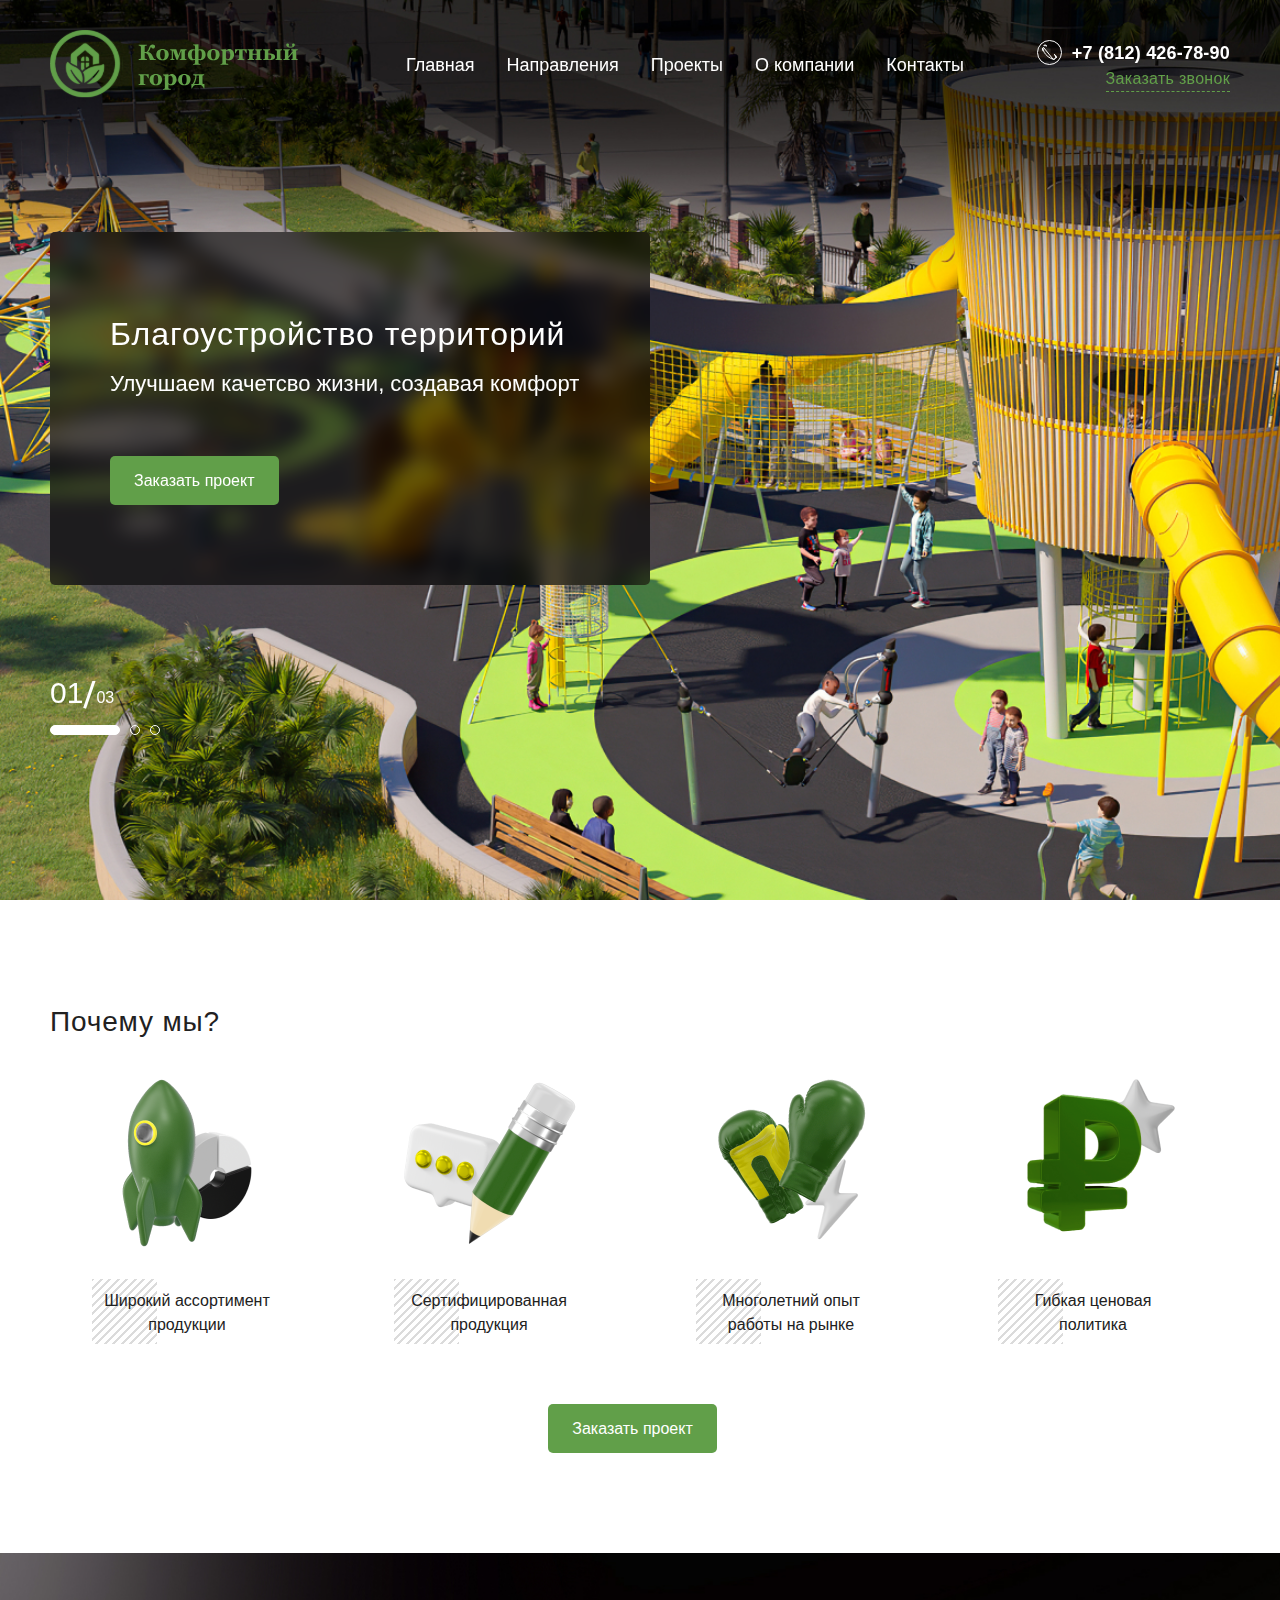
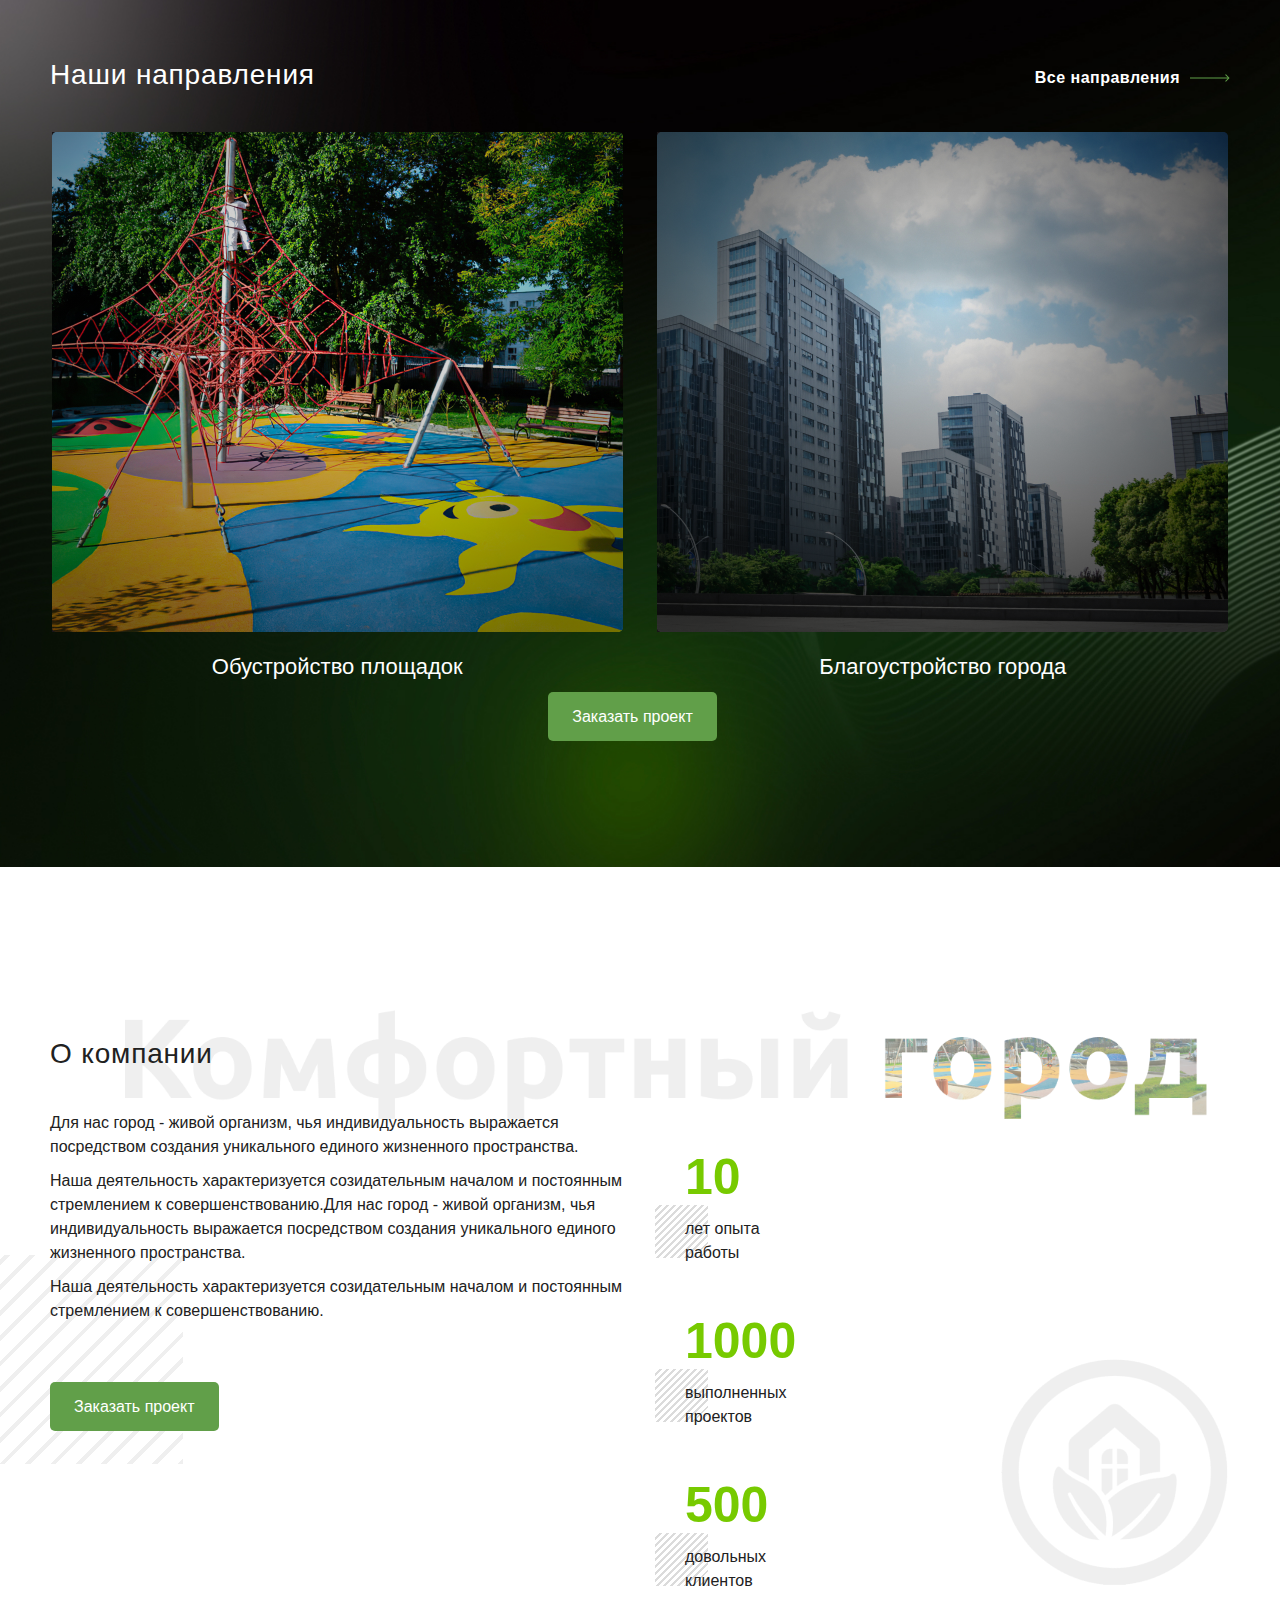
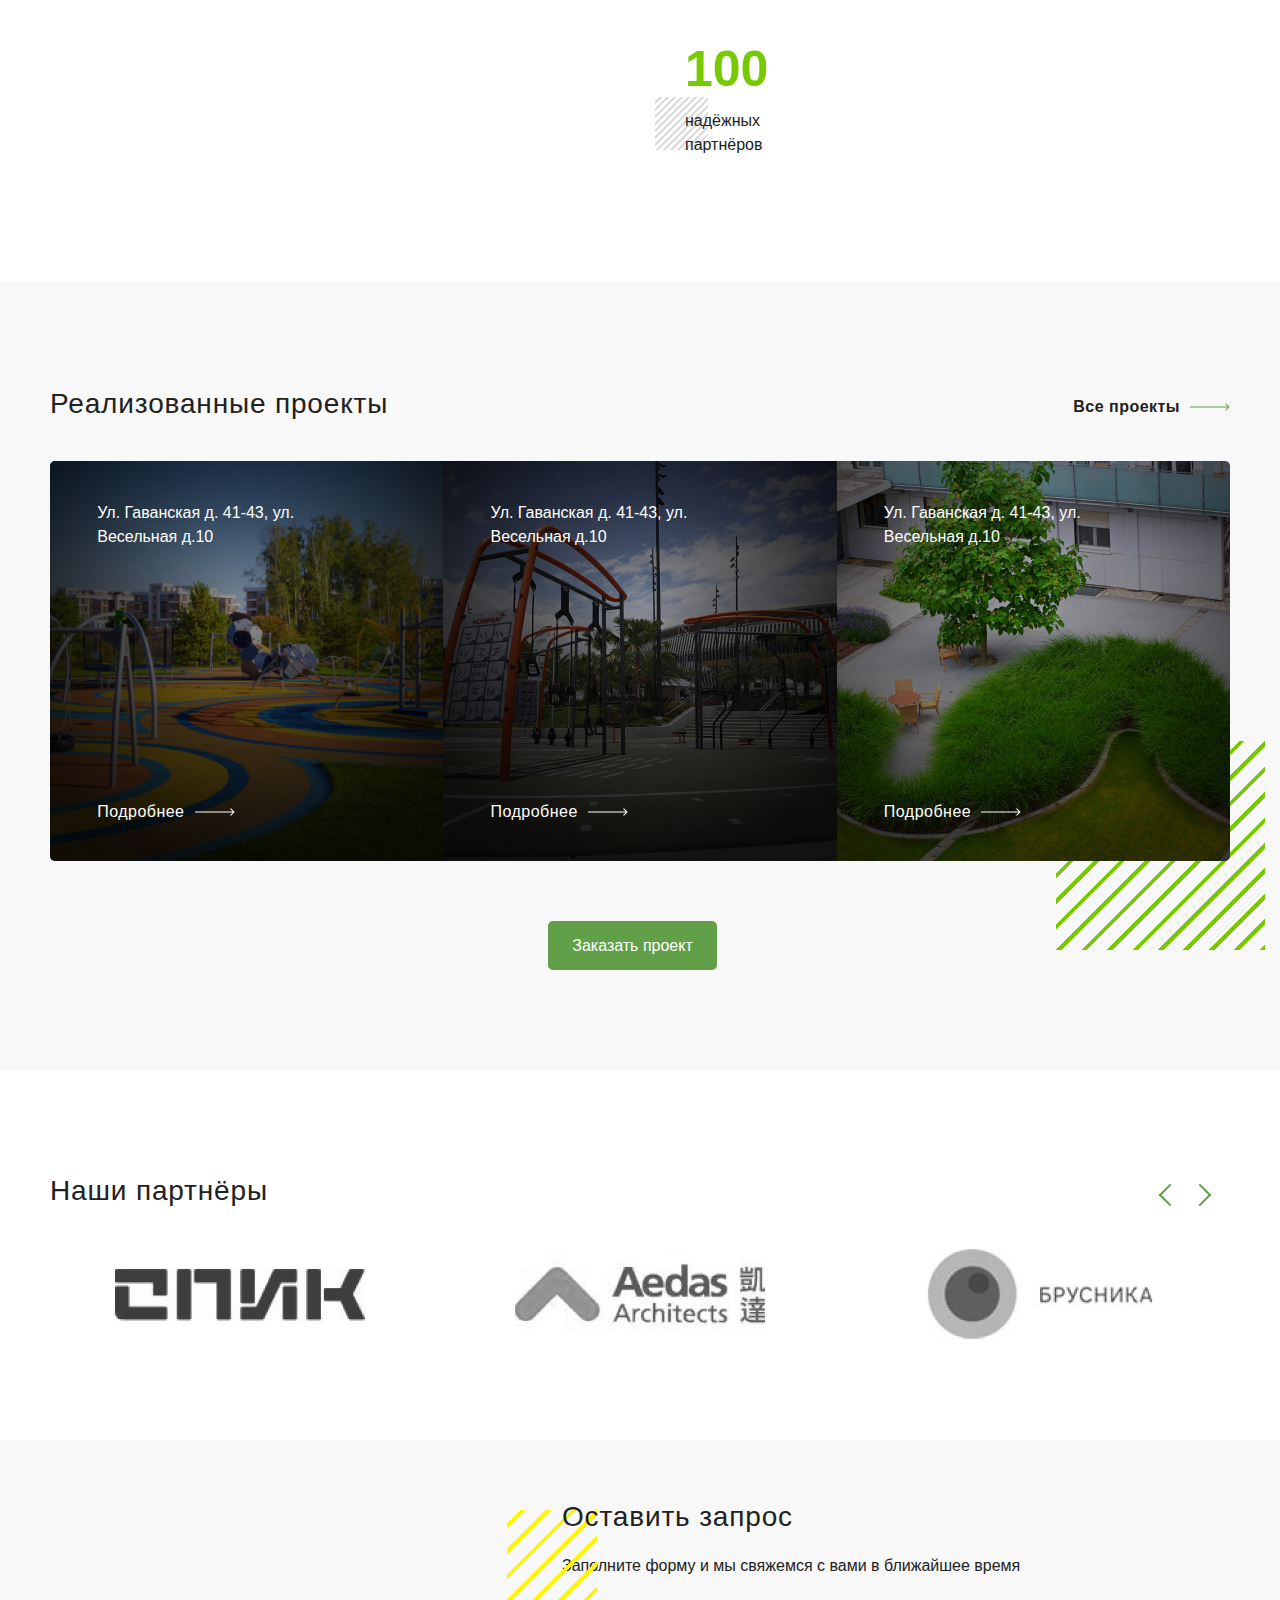
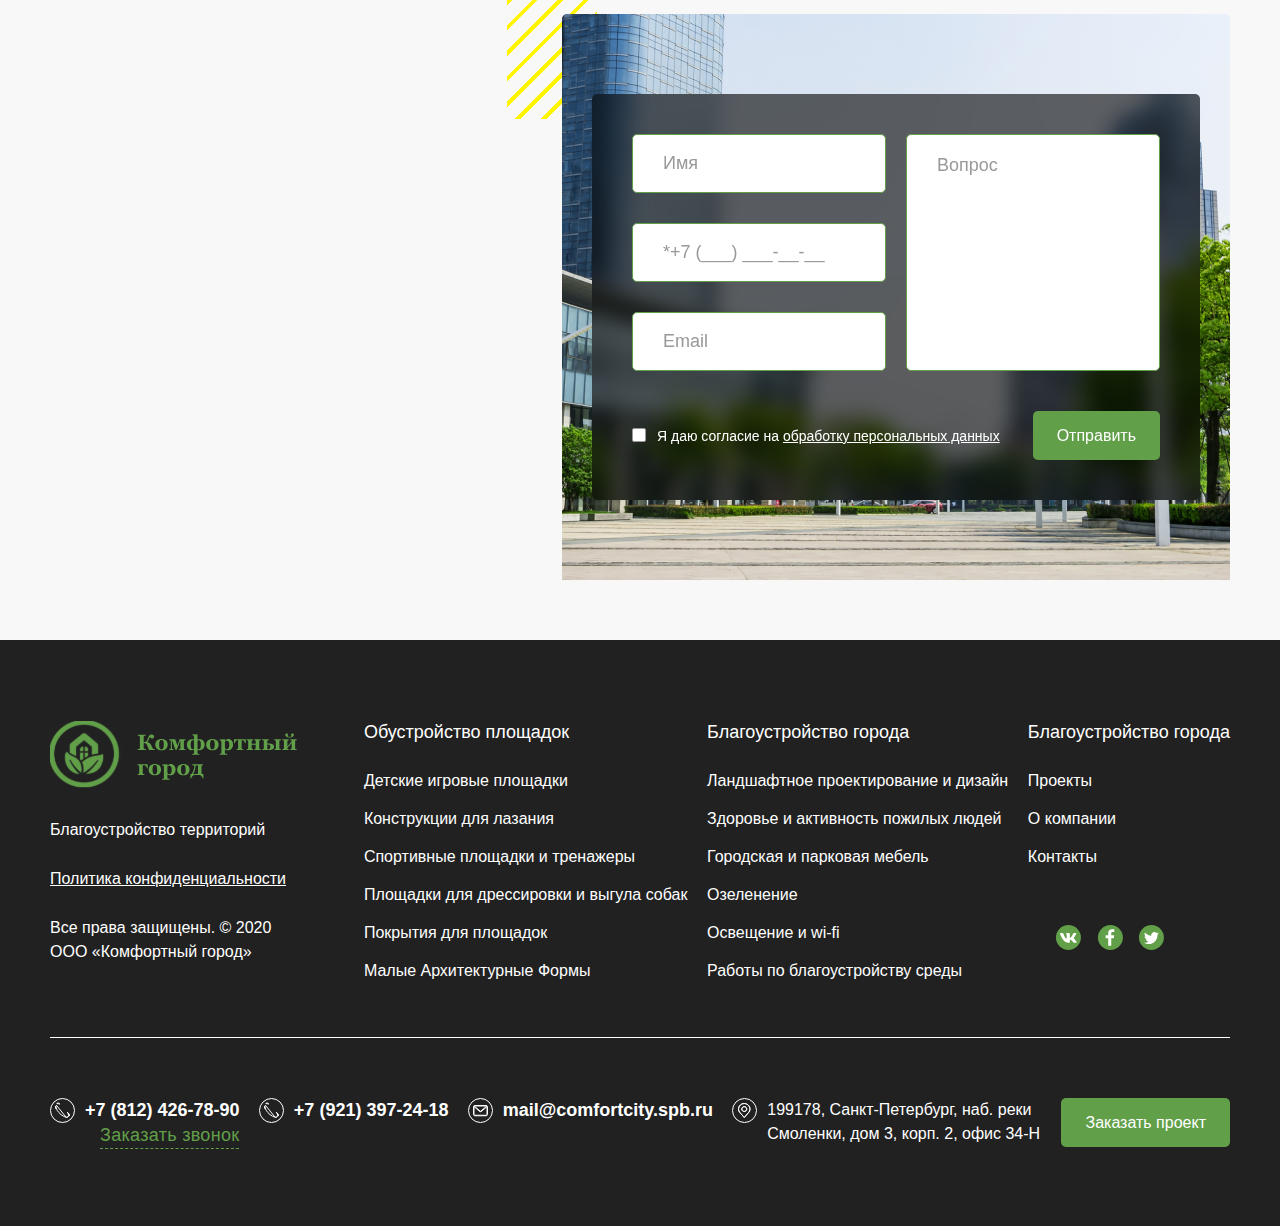
==== index.html @ 3e48e3af "index" ====
<!DOCTYPE html>
<html dir="ltr" lang="ru-RU">
<head>
    <!--meta charset="cp-1251"-->
    <meta charset="utf-8">
    <meta name="viewport" content="width=device-width">
    <meta name="robots" content="noindex">
	<title>Комфортный город</title>
    <link rel="stylesheet" type="text/css" href="css/slick.css">
    <link rel="stylesheet" type="text/css"  media="all" href="css/jquery.fancybox.css">
    <link rel="stylesheet" type="text/css"  media="all" href="css/font.css">
    
	<!-- <link rel="stylesheet" type="text/css"  media="all" href="css/ModalWindow.css">!!! стили не подключать -->
    
    <link rel="stylesheet" type="text/css"  media="all" href="template_styles.css">
    
	<script type="text/Javascript" src="js/jquery-3.4.1.min.js"></script>
	<!-- <script type="text/Javascript" src="js/jquery-ui-1.12.1.js"></script> -->
    <script type="text/javascript" src="js/slick.min.js"></script>
    <script type="text/javascript" src="js/jquery.fancybox.min.js"></script>

	<script type="text/javascript" src="js/script.js"></script> 
	
</head>
<body id="index">
    <div class="wrapper">
	<!-- шапка -->
	
	<header id="header" class="no_bg">
	    <div class="page_width">
			<div id="logo">
				<a href="index.html"><img src="images/logo.svg" alt="Комфортный город"></a>
			</div>
		
			<div id="header_cont">
				<a class="tel" href="tel:+78124267890">+7 (812) 426-78-90</a>
				<a class="btn_call" href="#">Заказать звонок</a>
			</div>
			<nav class="main_menu">
				<ul class="menu">
					<li>
						<a href="index.html">Главная</a>
					</li>
					<li>
						<a href="direction.html">Направления</a>
					</li>
					<li>
						<a href="projects.html">Проекты</a>
					</li>
					<li>
						<a href="about.html">О компании</a>
					</li>
					<li>
						<a href="contacts.html">Контакты</a>
					</li>
				</ul>
			</nav>
	    </div>
	</header>
	<!-- end шапка -->


	
	<!-- Главный экран -->
	<div class="main_section" id="main_screen">
		<div class="main_slider">
			<div class="item">
				<div class="image">
					<img src="images/bg_main_slider1.jpg">
				</div>
				<div class="page_width">
					<div class="text">
						<div class="h1">Благоустройство территорий</div>
						<p>Улучшаем качетсво жизни, создавая комфорт</p>
						<a class="button" href="#">Заказать проект</a>
					</div>
				</div> 
			</div>
			<div class="item">
				<div class="image">
					<img src="images/bg_main_slider2.jpg">
				</div>
				<div class="page_width">
					<div class="text">
						<div class="h1">Благоустройство территорий</div>
						<p>Улучшаем качетсво жизни, создавая комфорт</p>
						<a class="button" href="#">Заказать проект</a>
					</div>
				</div> 
			</div>
			<div class="item">
				<div class="image">
					<img src="images/bg_main_slider3.jpg">
				</div>
				<div class="page_width">
					<div class="text">
						<div class="h1">Благоустройство территорий</div>
						<p>Улучшаем качетсво жизни, создавая комфорт</p>
						<a class="button" href="#">Заказать проект</a>
					</div>
				</div> 
			</div>
		</div>
		<div class="main_counter">
			<div class="page_width">
				<div class="counter_slider">
					<div class="item">
						<div class="main_slide_num">01</div><div class="main_slide_quantity">03</div>
					</div>
					<div class="item">
						<div class="main_slide_num">02</div><div class="main_slide_quantity">03</div>
					</div>
					<div class="item">
						<div class="main_slide_num">03</div><div class="main_slide_quantity">03</div>
					</div>
				</div>
			</div>
		</div>
	</div>
	<!-- end Главный экран -->

	<!-- Преимущества -->
	<div class="main_section" id="advantages">
	    <div class="page_width">
			<h2>Почему мы?</h2>
			<div class="advantages_container">
				<div class="item">
					<div class="icon"><img src="images/advantage_image1.png" alt=""></div>
					<div class="text">
						<p>Широкий ассортимент продукции</p>
					</div>
				</div>
				<div class="item">
					<div class="icon"><img src="images/advantage_image2.png" alt=""></div>
					<div class="text">
						<p>Сертифицированная продукция</p>
					</div>
				</div>
				<div class="item">
					<div class="icon"><img src="images/advantage_image3.png" alt=""></div>
					<div class="text">
						<p>Многолетний опыт работы на&nbsp;рынке</p>
					</div>
				</div>
				<div class="item">
					<div class="icon"><img src="images/advantage_image4.png" alt=""></div>
					<div class="text">
						<p>Гибкая ценовая политика</p>
					</div>
				</div>
			</div>
			<div class="buttons">
				<a class="button" href="#">Заказать проект</a>
			</div>
		</div>
	</div>
	<!-- end Преимущества -->

	<!-- Наши направления -->
	<div class="main_section" id="directions">
	    <div class="page_width">
			<h2>Наши направления</h2>
			<a href="directions.html" class="all_link">Все направления</a>
			<div class="directions_container">
				<div class="item active">
					<div class="image">
						<img src="images/direction_image1.jpg" alt="">
					</div>
					<div class="name h4">Обустройство площадок</div>
					<div class="direction_menu">
						<h4>Обустройство площадок</h4>
						<ul>
							<li><a href="#">Детские игровые площадки</a></li>
							<li><a href="#">Конструкции для лазания</a></li>
							<li><a href="#">Спортивные площадки и тренажеры</a></li>
							<li><a href="#">Площадки для дрессировки и выгула собак</a></li>
							<li><a href="#">Покрытия для площадок</a></li>
							<li><a href="#">Малые Архитектурные Формы</a></li>
						</ul>
					</div>
				</div>
				<div class="item">
					<div class="image">
						<img src="images/direction_image2.jpg" alt="">
					</div>
					<div class="name h4">Благоустройство города</div>
					<div class="direction_menu">
						<h4>Благоустройство города</h4>
						<ul>
							<li><a href="#">Ландшафтное проектирование и дизайн</a></li>
							<li><a href="#">Здоровье и активность пожилых людей</a></li>
							<li><a href="#">Городская и парковая мебель</a></li>
							<li><a href="#">Озеленение</a></li>
							<li><a href="#">Освещение и wi-fi</a></li>
							<li><a href="#">Работы по благоустройству среды</a></li>
						</ul>
					</div>
				</div>
			</div>
			<div class="buttons">
				<a class="button" href="#">Заказать проект</a>
			</div>
		</div>
	</div>
	<!-- end Наши направления -->

	<!-- О компании -->
	<div class="main_section" id="about_section">
		<div class="page_width">
			<div class="text">
				<h2>О компании</h2>
				<p>Для нас город - живой организм, чья индивидуальность выражается посредством создания уникального единого жизненного пространства.</p>
				<p>Наша деятельность характеризуется созидательным началом и постоянным стремлением к совершенствованию.Для нас город - живой организм, чья индивидуальность выражается посредством создания уникального единого жизненного пространства.</p>
				<p>Наша деятельность характеризуется созидательным началом и постоянным стремлением к совершенствованию.</p>
				<a class="button" href="#">Заказать проект</a>
			</div>
			<div class="important_numbers">
				<div class="item">
					<span class="num">10</span>
					<p>лет опыта работы</p>
				</div>
				<div class="item">
					<span class="num">1000</span>
					<p>выполненных проектов</p>
				</div>
				<div class="item">
					<span class="num">500</span>
					<p>довольных клиентов</p>
				</div>
				<div class="item">
					<span class="num">100</span>
					<p>надёжных партнёров</p>
				</div>
			</div>
		</div>
	</div>
	<!-- end О компании -->

	<!-- Наши проекты -->

	<div class="main_section" id="projects">
	    <div class="page_width">
			<h2>Реализованные проекты</h2>
			<a href="projects.html" class="all_link">Все проекты</a>
			<div class="projects_container">
				<div class="item">
					<a href="project_item.html">
						<img src="images/project_image1.jpg" alt="">
						<span class="text">Ул. Гаванская д. 41-43, ул. Весельная д.10</span>
						<span class="more">Подробнее</span>
					</a>
				</div>
				<div class="item">
					<a href="project_item.html">
						<img src="images/project_image2.jpg" alt="">
						<span class="text">Ул. Гаванская д. 41-43, ул. Весельная д.10</span>
						<span class="more">Подробнее</span>
					</a>
				</div>
				<div class="item">
					<a href="project_item.html">
						<img src="images/project_image3.jpg" alt="">
						<span class="text">Ул. Гаванская д. 41-43, ул. Весельная д.10</span>
						<span class="more">Подробнее</span>
					</a>
				</div>
			</div>
			<div class="buttons">
				<a class="button" href="#">Заказать проект</a>
			</div>
		</div>
	</div>

	<!-- Наши проекты -->


	<!-- Наши партнеры -->
	<div class="main_section" id="partners">
	    <div class="page_width">
			<h2>Наши партнёры</h2>
			<div class="partners_slider">
				<div class="item">
					<img src="images/partner_logo1.png" alt="">
				</div>
				<div class="item">
					<img src="images/partner_logo2.png" alt="">
				</div>
				<div class="item">
					<img src="images/partner_logo3.png" alt="">
				</div>
				<div class="item">
					<img src="images/partner_logo4.png" alt="">
				</div>
				<div class="item">
					<img src="images/partner_logo1.png" alt="">
				</div>
				<div class="item">
					<img src="images/partner_logo2.png" alt="">
				</div>
				<div class="item">
					<img src="images/partner_logo3.png" alt="">
				</div>
				<div class="item">
					<img src="images/partner_logo4.png" alt="">
				</div>
			</div>
		</div>
	</div>
	<!-- end Наши партнеры -->

    <!-- Форма -->
	<div class="main_section" id="main_form">
		<div class="page_width">
			<h2>Оставить запрос</h2>
            <p>Заполните форму и мы свяжемся с вами в ближайшее время</p>
			<div class="form_block">
				<form enctype="multipart/form-data" action="" method="post">
					<div class="input_text">
						<input id="name" class="name" name="name" type="text" value="" placeholder="Имя">
						<div class="uError"></div>
					</div>
					<div class="input_text">
						<input id="phone" class="rfield phone" name="phone" type="text" value="" placeholder="*+7 (___) ___-__-__">
						<div class="uError"></div>
					</div>
					<div class="input_text">
						<input id="email" class="email" name="email" type="text" value="" placeholder="Email">
						<div class="uError"></div>
					</div>
					<div class="textarea">
						<textarea id="message" class="rfield message" name="message" placeholder="Вопрос"></textarea>
						<div class="uError"></div>
					</div>
					<div class="input_personal_info">
						<input type="checkbox" id="personal_info_main" name="personalInfo" data-required="Y" value="Y">
						<label for="personal_info_main">Я даю согласие на <a href="/personal-info/" target="_blank" rel="nofollow noopener">обработку персональных данных</a></label>
					</div>
					<div class="buttons">
						<button type="submit" name="web_form_submit" class="button" value="Отправить">Отправить</button>
					</div>
					<div class="errors"></div>
				</form>
			</div>
	    </div>	
	</div>
	<!-- end Форма -->

    <!-- подвал -->
	<div id="pre_foo"></div>
	<footer id="footer">
		<div class="page_width">
			<div class="foo_top">
				<div class="foo_left">
					<div id="foo_logo">
						<a href="index.html">
							<img src="images/logo.svg" alt="Комфортный город">
						</a>
					</div>
					<div class="foo_text">
						<p>Благоустройство территорий</p>
						<p><a href="#">Политика конфиденциальности</a></p>
					</div>
					<div id="copy">Все права защищены. &copy; 2020 ООО&nbsp;«Комфортный город»</div>
				</div>
				<div class="foo_menu">
					<div class="column">
						<h5>Обустройство площадок</h5>
						<ul>
							<li><a href="#">Детские игровые площадки</a></li>
							<li><a href="#">Конструкции для лазания</a></li>
							<li><a href="#">Спортивные площадки и тренажеры</a></li>
							<li><a href="#">Площадки для дрессировки и выгула собак</a></li>
							<li><a href="#">Покрытия для площадок</a></li>
							<li><a href="#">Малые Архитектурные Формы</a></li>
						</ul>
					</div>
					<div class="column">
						<h5>Благоустройство города</h5>
						<ul>
							<li><a href="#">Ландшафтное проектирование и дизайн</a></li>
							<li><a href="#">Здоровье и активность пожилых людей</a></li>
							<li><a href="#">Городская и парковая мебель</a></li>
							<li><a href="#">Озеленение</a></li>
							<li><a href="#">Освещение и wi-fi</a></li>
							<li><a href="#">Работы по благоустройству среды</a></li>
						</ul>
					</div>
					<div class="column">
						<h5>Благоустройство города</h5>
						<ul>
							<li><a href="projects.html">Проекты</a></li>
							<li><a href="about.html">О компании</a></li>
							<li><a href="contacts.html">Контакты</a></li>
						</ul>
					</div>
				</div>

				<div class="social">
					<noindex><a rel="nofollow" title="ВКонтакте" href="#"><img src="images/icon_vk.svg" alt="VK"></a></noindex>
					<noindex><a rel="nofollow" title="Facebook" href="#"><img src="images/icon_fb.svg" alt="FB"></a></noindex>
					<noindex><a rel="nofollow" title="Twitter" href="#"><img src="images/icon_tw.svg" alt="TW"></a></noindex>
				</div>
			</div>

			<div class="foo_bottom">
				<div class="cont">
					<a class="tel" href="tel:+78124267890">+7 (812) 426-78-90</a><br>
					<a class="btn_call" href="#">Заказать звонок</a>
				</div>
				<div class="cont">
					<a class="tel" href="tel:+79213972418">+7 (921) 397-24-18</a>
				</div>
				<div class="cont">
					<a class="email" href="mailto:mail@comfortcity.spb.ru">mail@comfortcity.spb.ru</a>
				</div>
				<div class="cont">
					<p class="address">199178, Санкт-Петербург, наб. реки Смоленки, дом 3, корп. 2, офис 34-Н</pa>
				</div>
				<a class="button" href="#">Заказать проект</a>
			</div>
	    </div>
	</footer>
	<!-- end подвал -->
	    <!-- Модальные окна -->
		<div class="gUniFormModalWindow form--modal form_block form-write" style="display: none;">
			<div class="overlay"></div>
			<div class="gUniFormHideScrollBar">
			<div class="gUniFormCn100">
        <div class="overlay"></div>
			<div class="gUniFormModalWindowContainer">
			  <div class="gUniFormContainer">
				<div class="uFormHeading">Напишите нам</div>
				<p>Заполните форму и мы свяжемся с вами в ближайшее время</p>
				<form enctype="multipart/form-data" action="" method="post" class="gUniForm">
					<div class="uFormLine input_text">
						<input id="name" class="rfield name" name="name" type="text" value="">
						<label for="name">ФИО</label>
						<div class="uError"></div>
					</div>
					<div class="uFormLine input_text">
						<input id="email" class="rfield email" name="email" type="text" value=""> 
						<label for="email">Email*</label>
						<div class="uError"></div>
					</div>
					<div class="uFormLine input_text">
						<input id="phone" class="rfield phone" name="phone" type="text" value="">
						<label for="phone">Телефон*</label>
						<div class="uError"></div>
					</div>
					<div class="uFormLine textarea">
						<textarea id="message" class="rfield message" name="message"></textarea>
						<label for="message">Сообщение</label>
						<div class="uError"></div>
					</div>
					<div class="uFormLine input_personalInfo">
						<input type="checkbox" id="personal_info_write" name="personalInfo" data-required="Y" value="Y">
						<label for="personal_info_write">Даю согласие на обработку персональных данных, в соответствии с условиями <a href="/personal-info/" target="_blank" rel="nofollow noopener">политики конфиденциальности и пользовательского соглашения</a></label>
					</div>
					<div class="uFormGlobalErrors"></div>
					<div class="uformTools">
						<div class="uFormButton">
							<button type="submit" name="web_form_submit" class="uFormSubmit button button-red" value="Отправить">Отправить</button>
						</div>
					</div>
					 
				</form>
			</div>
			<a href="#" class="gUniFormModalWindowExit form__btn-close"></a>
			</div>
			</div>
		  </div>
		</div>

</div>
</body>
</html>
---- css/font.css ----
@font-face {
    font-family: 'Ubuntu';
    src: url('../fonts/ubuntulight.eot');
    src: url('../fonts/ubuntulight.eot?#iefix') format('embedded-opentype'),
         url('../fonts/ubuntulight.woff2') format('woff2'),
         url('../fonts/ubuntulight.woff') format('woff'),
         url('../fonts/ubuntulight.ttf') format('truetype');
    font-weight: 300;
    font-style: normal;
}

@font-face {
    font-family: 'Ubuntu';
    src: url('../fonts/ubunturegular.eot');
    src: url('../fonts/ubunturegular.eot?#iefix') format('embedded-opentype'),
         url('../fonts/ubunturegular.woff2') format('woff2'),
         url('../fonts/ubunturegular.woff') format('woff'),
         url('../fonts/ubunturegular.ttf') format('truetype');
    font-weight: 400;
    font-style: normal;
}

@font-face {
    font-family: 'Ubuntu';
    src: url('../fonts/ubuntumedium.eot');
    src: url('../fonts/ubuntumedium.eot?#iefix') format('embedded-opentype'),
         url('../fonts/ubuntumedium.woff2') format('woff2'),
         url('../fonts/ubuntumedium.woff') format('woff'),
         url('../fonts/ubuntumedium.ttf') format('truetype');
    font-weight: 500;
    font-style: normal;
}

@font-face {
    font-family: 'Ubuntu';
    src: url('../fonts/ubuntubold.eot');
    src: url('../fonts/ubuntubold.eot?#iefix') format('embedded-opentype'),
         url('../fonts/ubuntubold.woff2') format('woff2'),
         url('../fonts/ubuntubold.woff') format('woff'),
         url('../fonts/ubuntubold.ttf') format('truetype');
    font-weight: 700;
    font-style: normal;
}

@font-face {
    font-family: 'Roboto';
    src: url('roboto-medium.eot');
    src: url('roboto-medium.eot?#iefix') format('embedded-opentype'),
         url('roboto-medium.woff2') format('woff2'),
         url('roboto-medium.woff') format('woff'),
         url('roboto-medium.ttf') format('truetype');
    font-weight: 500;
    font-style: normal;
}
---- css/ModalWindow.css ----
/* Start:/local/components/dweb/uni.form/templates/modal-window/style.css?14930156439503*/
.gUniFormModalWindow{
	-webkit-transition: 0.1s all ease-in-out;
    -o-transition: 0.1s all ease-in-out;
    transition: 0.1s all ease-in-out;
    background: rgba(0, 5, 10, 0.75);
    line-height: 100vh;
    text-align: center;
    overflow: hidden;
    position: fixed;
    z-index: 1000;
    display: none;
    height: 100%;
    width: 100%;
    left: 0px;
    top: 0px;
}

.gUniFormModalWindowContainer{
    box-shadow: 1px 1px 12px rgba(60, 60, 60, 0.3);
    -webkit-animation-duration: 0.2s;
    animation-duration: 0.2s;
    -webkit-animation-fill-mode: both;
    animation-fill-mode: both;
    -webkit-animation-name: zoomIn;
    animation-name: zoomIn;
	background-color: #ffffff;
	vertical-align: middle;
	display: inline-block;
    border-radius: 14px;
    position: relative;
    line-height: 21px;
    text-align: left;
    margin: 24px 0px;
    padding: 24px;
    width: 500px;
}

.gUniFormHideScrollBar{
    position: relative;
    overflow: auto;
    height: 100%;
    width: 120%;
}

.gUniFormCn100{
	position: relative;
    height: 100%;
    width: 100vw;
}

.gUniFormModalWindowExit{
	background: url(http://77.246.158.124/local/components/dweb/uni.form/templates/modal-window/images/exit.png) 0 0 no-repeat transparent;
	-webkit-transition: none;
	-o-transition: none;
	transition: none;
	position: absolute;
	display: block;
	right: -24px;
	height: 54px;
	width: 54px;
	top: -24px;
}

.gUniFormModalWindowExit:hover{
	background-position: -54px 0px;
}

.gUniFormModalWindowExit:active{
	background-position: -108px 0px;
}


.gUniFormModalWindow .uFormHeading{
	font-family: "roboto_medium", "robotomedium";
	text-align: center;
	line-height: 36px;
	font-weight: 400;
	font-size: 24px;
}

.gUniFormModalWindow .uFormDescription{
	text-align: center;
	line-height: 28px;
	margin: 12px 0px;
	font-size: 16px;
	color: #222222;
}

.uLabel{
	margin: 12px 0px;
	overflow: hidden;
}

.uLabel .uName,
.uLabel .uIcon{
	vertical-align: middle;
	display: inline-block;
}

.uLabel .uName{
	margin-top: 3px;
}

.uLabel .uIcon{
	margin-right: 6px;
}

.uLabel .uIcon img{
	vertical-align: middle;
	max-height: 100%;
	max-width: 100%;
}

.uLabel .uHint{
	margin-top: 3px;
	color: #888888;
	float: right;
}

.uError,
.uFormGlobalErrors{
	color: #ff0000;
}

.uError,
.uFormGlobalErrors{
	line-height: 28px;
}

.uCaptchaContainer{
	margin-bottom: 12px;
	margin-top: 12px;
	height: 40px;
}

.uCaptchaImage{
	max-width: 100%;
	height: 40px;
}

.gUniForm input,
.gUniForm textarea,
.gUniForm select{
	font-family: "roboto_ltregular", "robotoregular", "roboto";
	transition: all 0.2s ease-in-out;
	background-color: #fdfdfd;
	border: 1px solid #e7e7e7;
	box-sizing: border-box;
	border-radius: 2px;
	font-size: 14px;
	color: #000000;
	outline: none;
	padding: 0px;
	margin: 0px;
	width: 100%;
}

.gUniForm input:focus,
.gUniForm textarea:focus,
.gUniForm select:focus{
	border: 1px solid #cccccc;
	background-color: #fcfcfc;
}

.gUniForm input[type="text"]{
	padding: 0 6px;
	height: 50px;
}

.gUniForm input[type="file"]{
	background-color: transparent;
	margin: 4px;
	border: 0;
}

.gUniForm input[type="checkbox"]{
	vertical-align: middle;
	display: inline-block;
	margin: 0 12px;
	width: auto;
}

.gUniForm input[type="checkbox"] + label,
.gUniForm input[type="radio"] + label {
	margin-right: 12px;
	cursor: pointer;
}

.gUniForm input[type="checkbox"]:not(checked),
.gUniForm input[type="radio"]:not(checked) {
  position: absolute;
  opacity: 0;
}

.gUniForm input[type="checkbox"]:not(checked) + label,
.gUniForm input[type="radio"]:not(checked) + label {
	position: relative;
	padding-left: 28px;
}

.gUniForm input[type="checkbox"] + label:before {
	background: url(/local/components/dweb/uni.form/templates/modal-window/images/checkBox.png) 0 0 no-repeat transparent;
}

.gUniForm input[type="radio"] + label:before {
	background: url(/local/components/dweb/uni.form/templates/modal-window/images/radio.png) 0 0 no-repeat transparent;
}

.gUniForm input[type="checkbox"].error + label:before,
.gUniForm input[type="radio"].error + label:before{
	border: 1px solid #ff0000;
	border-radius: 5px;
}

.gUniForm input[type="checkbox"]:not(checked) + label:before,
.gUniForm input[type="radio"]:not(checked) + label:before {
	position: absolute;
	content: " ";
    height: 17px;
	width: 17px;
	left: 0;
	top: 1px;
}

.gUniForm input[type="checkbox"]:not(checked) + label:hover:before,
.gUniForm input[type="radio"]:not(checked) + label:hover:before {
	background-position: 0 -17px;
}

.gUniForm input[type="checkbox"]:checked + label:before,
.gUniForm input[type="radio"]:checked + label:before {
	background-position: 0 -34px;
}

.gUniForm input[type="checkbox"]:checked + label:hover:before,
.gUniForm input[type="radio"]:checked + label:hover:before {
	background-position: 0 -51px;
}

.gUniForm input[type="checkbox"]:disabled + label,
.gUniForm input[type="radio"]:disabled + label {
	cursor: default;
}

.gUniForm input[type="checkbox"]:disabled + label:before,
.gUniForm input[type="radio"]:disabled + label:before {
	background-position: 0 -68px !important;
}

.gUniForm textarea{
	padding: 12px 6px;
	height: 120px;
}

.gUniForm select{
	padding: 12px 6px;
}

.gUniForm .error{
	border: 1px solid #ff0000 !important;
	position: relative;
}

.gUniForm .error:focus{
	border: 1px solid #ff0000;
}

.gUniForm .uformTools{
	overflow: hidden;
	margin-top: 12px;
	padding-bottom: 1px;
}

.gUniForm .uFormButton{
	box-sizing: border-box;
	float: left;
	width: 50%;
}

.gUniForm .uFormButton:first-child{
	padding-right: 6px;
}

.gUniForm .uFormButton:last-child{
	padding-left: 6px;
}

.gUniForm .uRequired{
	vertical-align: middle;
	display: inline-block;
	color: #ff0000;
}

.gUniForm .uFormSubmit,
.gUniForm .uFormReset{
	transition: border 0.2s ease-in-out, background-color 0.2s ease-in-out;
	box-sizing: border-box;
	display: inline-block;
	border-radius: 2px;
	text-align: center;
	line-height: 55px;
	height: 55px;
	width: 100%;
}

.gUniForm .uFormSubmit.loading{
	transition: none;
}

.gUniForm .uFormSubmit{
	background-color: #0d7cca;
	color: #ffffff;
}

.gUniForm .uFormSubmit:hover{
    background-color: #068ae6;
}

.gUniForm .uFormSubmit:active{
	position: relative;
	top: 1px;
}

.gUniForm .uFormSubmit.loading{
	background-image: url(/local/components/dweb/uni.form/templates/modal-window/images/loading.gif);
	background-color: #000000 !important;
	background-position: 50% 50%;
	background-repeat: no-repeat;
	border: 1px solid #000000;
	pointer-events: none;
	color: #dddddd;
	opacity: 0.1;
}

.gUniForm .uFormReset{
	border: 1px solid #e5e5e5;
	color: #888888;
}

.gUniForm .uFormReset:hover{
	border: 1px solid #cfcfcf;
}

.gUniForm .uFormReset:active{
	position: relative;
	top: 1px;
}

.gUniForm .uToolsIcon{
	vertical-align: middle;
	display: inline-block;
	margin-right: 12px;
	margin-top: -1px;
}

.gUniForm .eFormHidden{
	display: none;
}

.gUniFormSuccess{
	-webkit-transition: 0.1s all ease-in-out;
    -o-transition: 0.1s all ease-in-out;
    transition: 0.1s all ease-in-out;
    background: rgba(0, 5, 10, 0.75);
    position: fixed;
    overflow: auto;
    z-index: 1000;
    display: none;
    height: 100%;
    width: 100%;
    left: 0px;
    top: 0px;
}

.gUniFormSuccessContainer{
    /*box-shadow: 1px 1px 12px rgba(60, 60, 60, 0.3);*/
    border: 14px solid rgba(255, 255, 255, 0.12);
    -webkit-animation-duration: 0.2s;
    animation-duration: 0.2s;
    -webkit-animation-fill-mode: both;
    animation-fill-mode: both;
    -webkit-animation-name: zoomIn;
    animation-name: zoomIn;
    background-color: transparent;
    border-radius: 14px;
    margin-left: -250px;
    margin-top: -125px;
    position: absolute;
    line-height: 270px;
    max-width: 100%;
    height: 270px;
    width: 500px;
    left: 50%;
    top: 50%;
}

.gUniFormSuccessBg{
    background-color: #ffffff;
   	border-radius: 4px;
}

.gUniFormSuccessMiddler{
	vertical-align: middle;
	display: inline-block;
	line-height: 21px;
}

.gUniFormSuccessHeading{
	font-family: "roboto_medium";
	text-transform: uppercase;
	text-align: center;
	line-height: 30px;
	padding: 0 24px;
	font-size: 24px;
}

.gUniFormSuccessText{
	text-align: center;
	line-height: 21px;
	margin-top: 12px;
	padding: 0 24px;
}

.gUniFormButtonContainter{
	text-align: center;
}

.gUniFormSuccessButton{
	-webkit-transition: all 0.2s ease-in-out;
	-o-transition: all 0.2s ease-in-out;
	transition: all 0.2s ease-in-out;
	background-color: #000000;
	vertical-align: middle;
	display: inline-block;
	border-radius: 4px;
	text-align: center;
	line-height: 40px;
	margin-top: 18px;
	padding: 0 24px;
	color: #ffffff;
	height: 40px;
}

.gUniFormSuccessButton:hover{
	color: #ffffff;
	opacity: 0.85;
}

.gUniFormSuccessButton:active{
	position: relative;
	top: 1px;
}

.gUniFormSuccessExit{
	background: url(/local/components/dweb/uni.form/templates/modal-window/images/exit.png) 0 0 no-repeat transparent;
	-webkit-transition: none;
	-o-transition: none;
	transition: none;
	position: absolute;
	display: block;
	right: -24px;
	height: 54px;
	width: 54px;
	top: -24px;
}

.gUniFormSuccessExit:hover{
	background-position: -54px 0px;
}

.gUniFormSuccessExit:active{
	background-position: -108px 0px;
}

.eFormRequired{
	margin-top: 12px;
}

.eFormBlur{
	-webkit-filter: blur(3px);
	-moz-filter: blur(3px);
	-ms-filter: blur(3px);
	-o-filter: blur(3px);
	filter: blur(3px);
}

@-webkit-keyframes zoomIn {
  from {
    opacity: 0;
    -webkit-transform: scale3d(.3, .3, .3);
    transform: scale3d(.3, .3, .3);
  }

  50% {
    opacity: 1;
  }
}

@keyframes zoomIn {
  from {
    opacity: 0;
    -webkit-transform: scale3d(.3, .3, .3);
    transform: scale3d(.3, .3, .3);
  }

  50% {
    opacity: 1;
  }
}

@media all and (max-width: 650px) {
	.gUniFormSuccessContainer{
		margin-left: -150px;
		width: 300px;
	}
}
/* End */
---- template_styles.css ----
html, body {
  margin: 0;
  padding: 0;
  min-height: 100%;
  width: 100%;
  height: 100%;
  position: relative;
  background: #ffffff;
}

a {
  outline: none;
  cursor: pointer;
  -webkit-tap-highlight-color: rgba(255, 255, 255, 0);
  -webkit-tap-highlight-color: transparent;
}

a img {
  border: none;
  cursor: pointer;
}

img {
  vertical-align: bottom;
}

p {
  margin: 0 0 15px;
}

h1, h2, h3, h4, h5, h6 {
  margin: 0;
  font-weight: bold;
}

strong, b {
  font-weight: bold;
}

table {
  border: 0;
  border-collapse: collapse;
  border-spacing: 0;
}

ul, ol {
  margin: 0;
  padding: 0;
}

ul li {
  margin: 0;
  padding: 0;
  list-style-type: none;
}

hr {
  border: 0;
}

*:focus, *:active {
  outline: none;
  -webkit-tap-highlight-color: rgba(255, 255, 255, 0);
  -webkit-tap-highlight-color: transparent;
}

/* HTML5 display-role reset for older browsers */
article, aside, details, figcaption, figure,
footer, header, hgroup, menu, nav, section {
  display: block;
}

body {
  font-family: "Ubuntu", Arial, Helvetica, sans-serif;
  font-size: 16px;
  line-height: 24px;
  min-width: 320px;
  font-weight: 400;
  color: #212121;
}

.wrapper {
  position: relative;
  width: 100%;
  min-height: 100%;
}

#page404 .wrapper {
  display: table;
}

.main_section {
  overflow: hidden;
  position: relative;
}
.main_section h2 {
  margin-bottom: 40px;
}

.page_width {
  padding: 0px 90px;
  margin: 0 auto;
  max-width: 1530px;
  position: relative;
}
.page_width:after {
  content: "";
  display: block;
  clear: both;
}

@media screen and (max-width: 1400px) {
  .page_width {
    padding: 0px 50px;
  }
}
@media screen and (max-width: 1200px) {
  .page_width {
    padding: 0px 30px;
  }
}
@media screen and (max-width: 800px) {
  .page_width {
    padding: 0px 20px;
  }

  .wrapper {
    overflow: hidden;
  }
}
a {
  text-decoration: none;
  color: #619F49;
}
a:hover {
  text-decoration: underline;
}

strong, b {
  font-weight: 700;
}

p {
  margin-bottom: 10px;
}

h1, .h1, h2, .h2, h3, .h3, h4, .h4, h5, .h5, h6, .h6 {
  font-weight: 500;
  margin-bottom: 20px;
  position: relative;
}

h1, .h1 {
  font-size: 30px;
  line-height: 35px;
  margin-bottom: 40px;
  letter-spacing: 0.03em;
}

h2, .h2 {
  font-size: 26px;
  line-height: 24px;
  letter-spacing: 0.03em;
}

h3, .h3 {
  font-size: 24px;
  line-height: 29px;
}

h4, .h4 {
  font-size: 22px;
  line-height: 26px;
}

h5, .h5 {
  font-size: 18px;
  line-height: 22px;
}

h6, .h6 {
  font-size: 16px;
  line-height: 19px;
}

@media screen and (max-width: 1300px) {
  h1, .h1 {
    font-size: 32px;
    line-height: 44px;
  }

  h2, .h2 {
    font-size: 28px;
    line-height: 34px;
  }

  h3, .h3 {
    font-size: 22px;
    line-height: 28px;
  }
}
@media screen and (max-width: 1030px) {
  h1, .h1 {
    font-size: 30px;
    line-height: 40px;
  }

  h2, .h2 {
    font-size: 24px;
    line-height: 29px;
  }

  h3, .h3 {
    font-size: 20px;
    line-height: 26px;
  }

  h4, .h4 {
    font-size: 16px;
    line-height: 22px;
  }
}
@media screen and (max-width: 600px) {
  h1, .h1 {
    font-size: 24px;
    line-height: 29px;
  }

  h2, .h2 {
    font-size: 22px;
    line-height: 28px;
  }
}
.clear {
  clear: both;
}

.mob {
  display: none;
}

.center {
  text-align: center;
}

.button {
  padding: 0px 24px;
  height: 49px;
  display: inline-block;
  vertical-align: middle;
  box-sizing: border-box;
  position: relative;
  z-index: 1;
  text-align: center;
  text-decoration: none;
  font-family: "Roboto", Arial, Helvetica, sans-serif;
  font-size: 16px;
  line-height: 49px;
  font-weight: 500;
  cursor: pointer;
  overflow: hidden;
  color: #fff;
  background: #619F49;
  border-radius: 5px;
  -webkit-transition: all 0.3s ease 0s;
  -moz-transition: all 0.3s ease 0s;
  -o-transition: all 0.3s ease 0s;
  transition: all 0.3s ease 0s;
}
.button:hover {
  text-decoration: none;
  opacity: 0.9;
}

.buttons {
  padding-bottom: 30px;
}
.buttons .button {
  margin-right: 15px;
  margin-bottom: 20px;
}

.main_section .buttons {
  text-align: center;
}

.all_link {
  float: right;
  margin-top: -63px;
  line-height: 18px;
  letter-spacing: 0.03em;
  position: relative;
  z-index: 1;
  font-weight: 600;
  color: #212121;
}
.all_link::after {
  content: "";
  display: inline-block;
  margin-left: 10px;
  font-size: 21px;
  width: 40px;
  height: 10px;
  position: relative;
  -webkit-transition: all 0.3s ease 0s;
  -moz-transition: all 0.3s ease 0s;
  -o-transition: all 0.3s ease 0s;
  transition: all 0.3s ease 0s;
  background: url(images/arrow.svg) no-repeat right center;
}
.all_link:hover {
  text-decoration: none;
}
.all_link:hover::after {
  left: 2px;
}

@media screen and (max-width: 1030px) {
  .all_link {
    margin-top: -60px;
  }
}
@media screen and (max-width: 800px) {
  .all_link {
    display: none;
  }
}
.slick-slider {
  position: relative;
  margin: 0 -55px;
  padding: 0 55px;
}
.slick-slider .slick-list {
  margin: 0 -10px;
}

.slick-arrow {
  position: absolute;
  top: 50%;
  margin-top: -10px;
  width: 20px;
  height: 20px;
  z-index: 1;
  outline: none;
  cursor: pointer;
  box-sizing: border-box;
  -webkit-transition: all 0.3s ease 0s;
  -moz-transition: all 0.3s ease 0s;
  -o-transition: all 0.3s ease 0s;
  transition: all 0.3s ease 0s;
}
.slick-arrow:before {
  content: "";
  position: absolute;
  z-index: 2;
  width: 16px;
  height: 16px;
  top: 3px;
  border-top: 2px solid #619F49;
  border-left: 2px solid #619F49;
  box-sizing: border-box;
}

.slick-prev {
  left: 0px;
}
.slick-prev::before {
  left: 4px;
  transform: rotate(-45deg);
}

.slick-next {
  right: 0px;
}
.slick-next:before {
  right: 4px;
  transform: rotate(135deg);
}

ul.slick-dots {
  position: relative;
  z-index: 2;
  text-align: center;
}
ul.slick-dots li {
  display: inline-block;
  position: relative;
  width: 10px;
  height: 10px;
  border-radius: 5px;
  border: 1px solid #fff;
  background-color: transparent;
  cursor: pointer;
  margin: 0 5px 10px;
  font-size: 14px;
  font-weight: 500;
  line-height: 35px;
  color: #212121;
  text-align: center;
  box-sizing: border-box;
  -webkit-transition: all 0.3s ease 0s;
  -moz-transition: all 0.3s ease 0s;
  -o-transition: all 0.3s ease 0s;
  transition: all 0.3s ease 0s;
}
ul.slick-dots li:hover, ul.slick-dots li.slick-active {
  background-color: #fff;
}
ul.slick-dots li button {
  display: none;
}

@media screen and (max-width: 1400px) {
  .slick-slider {
    margin: 0 -35px;
    padding: 0 45px;
  }
}
@media screen and (max-width: 1200px) {
  .slick-slider {
    margin: 0 -20px;
  }
}
@media screen and (max-width: 600px) {
  .slick-slider {
    margin: 0 -20px;
    padding: 0 30px;
  }

  ul.slick-dots li {
    width: 6px;
    height: 6px;
    margin: 0 5px 10px;
  }
}
#promotion_announcement {
  position: relative;
  background-color: #99FFFF;
  padding: 5px 0 2px;
  font-size: 17px;
  font-weight: 500;
  letter-spacing: 0.3px;
}
#promotion_announcement p {
  margin-bottom: 0;
}

@-webkit-keyframes marquee {
  0% {
    -webkit-transform: translate(100%, 0);
  }
  100% {
    -webkit-transform: translate(-100%, 0);
  }
}
@keyframes marquee {
  0% {
    transform: translate(100%, 0);
  }
  100% {
    transform: translate(-100%, 0);
  }
}
@media screen and (max-width: 1600px) {
  #promotion_announcement {
    overflow: hidden;
  }
  #promotion_announcement .page_width {
    padding: 0;
    text-align: center;
    white-space: nowrap;
  }
}
@media screen and (max-width: 1400px) {
  #promotion_announcement .page_width {
    display: block;
    width: 100%;
    overflow: hidden;
  }
  #promotion_announcement .page_width p {
    animation: marquee 30s infinite linear;
    display: inline-block;
    white-space: nowrap;
  }
}
@-webkit-keyframes marquee60 {
  0% {
    -webkit-transform: translate(60%, 0);
  }
  100% {
    -webkit-transform: translate(-100%, 0);
  }
}
@keyframes marquee60 {
  0% {
    transform: translate(60%, 0);
  }
  100% {
    transform: translate(-100%, 0);
  }
}
@media screen and (max-width: 800px) {
  #promotion_announcement .page_width p {
    animation: marquee60 20s infinite linear;
  }
}
@-webkit-keyframes marquee40 {
  0% {
    -webkit-transform: translate(40%, 0);
  }
  100% {
    -webkit-transform: translate(-100%, 0);
  }
}
@keyframes marquee40 {
  0% {
    transform: translate(40%, 0);
  }
  100% {
    transform: translate(-100%, 0);
  }
}
@media screen and (max-width: 500px) {
  #promotion_announcement .page_width p {
    animation: marquee40 20s infinite linear;
    font-size: 14px;
  }
}
.text ul {
  margin-bottom: 40px;
  padding-top: 4px;
  margin-left: -5px;
}
.text ul li {
  position: relative;
  padding: 0px 0 0px 33px;
  margin-bottom: 20px;
  margin-left: 4px;
  overflow: hidden;
}
.text ul li:before {
  content: "";
  width: 20px;
  height: 10px;
  background-image: url(images/icon_li.svg);
  background-repeat: no-repeat;
  position: absolute;
  left: 0;
  top: 6px;
}
.text ol {
  counter-reset: ol_ounter;
  list-style-type: none;
}
.text ol li {
  padding: 0px 0 0px 40px;
  margin-bottom: 20px;
  margin-left: 4px;
  position: relative;
}
.text ol li:before {
  counter-increment: ol_ounter;
  content: counter(ol_ounter);
  font-weight: 600;
  font-size: 40px;
  line-height: 100%;
  position: absolute;
  left: 0;
}

@media screen and (max-width: 1030px) {
  .text .button {
    margin-top: 30px;
  }
}
@media screen and (max-width: 600px) {
  .text {
    font-size: 14px;
    line-height: 20px;
  }
  .text .button {
    margin-top: 10px;
  }
}
@media screen and (max-width: 450px) {
  .text .button {
    margin-top: 0px;
  }
}
.secondary_menu {
  position: relative;
  border-bottom: 1px solid #C8DAEB;
  text-align: center;
  margin-bottom: 35px;
}
.secondary_menu ul {
  display: flex;
  font-weight: 400;
  line-height: 20px;
  position: relative;
  justify-content: center;
}
.secondary_menu ul li {
  margin: 0 20px;
}
.secondary_menu ul a {
  display: flex;
  align-items: center;
  width: 100%;
  height: 100%;
  padding: 11px 5px;
  box-sizing: border-box;
  position: relative;
  justify-content: center;
}
.secondary_menu ul a::after {
  content: "";
  position: absolute;
  height: 5px;
  background: #BECAD3;
  border-radius: 6px;
  bottom: -3px;
  left: 50%;
  width: 0%;
  -webkit-transition: all 0.3s ease 0s;
  -moz-transition: all 0.3s ease 0s;
  -o-transition: all 0.3s ease 0s;
  transition: all 0.3s ease 0s;
}
.secondary_menu ul li.active a, .secondary_menu ul a:hover {
  text-decoration: none;
}
.secondary_menu ul li.active a::after, .secondary_menu ul a:hover::after {
  left: 0%;
  width: 100%;
}
.secondary_menu ul li.active a {
  font-weight: 500;
}
.secondary_menu ul .to_back a::before {
  content: "";
  display: inline-block;
  width: 12px;
  height: 14px;
  margin-bottom: -4px;
  margin-right: 12px;
  background: url(images/icon_to_back.svg) no-repeat center/100% auto;
}

@media screen and (max-width: 1300px) {
  .secondary_menu ul li {
    margin: 0 10px;
  }
}
@media screen and (max-width: 1100px) {
  .secondary_menu .to_back {
    display: none;
  }
}
@media screen and (max-width: 1000px) {
  .secondary_menu ul {
    font-size: 14px;
    line-height: 20px;
  }
}
@media screen and (max-width: 900px) {
  .secondary_menu ul li {
    margin: 0 5px;
  }
}
@media screen and (max-width: 600px) {
  .secondary_menu {
    min-height: 40px;
    margin-top: -20px;
    position: relative;
    color: #fff;
  }
  .secondary_menu::before, .secondary_menu::after {
    content: "";
    position: absolute;
    right: 20px;
    top: 20px;
    width: 25px;
  }
  .secondary_menu::before {
    height: 15px;
    margin-top: -8px;
    border-top: 1px solid #fff;
    border-bottom: 1px solid #fff;
  }
  .secondary_menu::after {
    border-top: 1px solid #fff;
  }
  .secondary_menu ul {
    display: none;
    padding: 10px 20px 20px;
  }
  .secondary_menu ul li {
    margin: 0 0px;
    text-align: left;
  }
  .secondary_menu ul li.active a {
    font-weight: 600;
  }
  .secondary_menu ul a {
    color: #fff;
    display: inline-block;
    width: auto;
  }
  .secondary_menu ul a::after {
    height: 3px;
    bottom: 1px;
    display: none;
  }
}
.tabs_container {
  position: relative;
}

.tab {
  height: 0;
  overflow: hidden;
  opacity: 0;
  -webkit-transition: opacity 0.3s ease 0s;
  -moz-transition: opacity 0.3s ease 0s;
  -o-transition: opacity 0.3s ease 0s;
  transition: opacity 0.3s ease 0s;
}

.tab.active {
  opacity: 1;
  height: auto;
  overflow: visible;
  position: relative;
  z-index: 2;
}

.tab_buttons {
  position: relative;
  z-index: 2;
  margin: 0 auto 25px;
  padding-top: 10px;
  text-align: left;
  border-bottom: 2px solid #134983;
  display: flex;
  justify-content: space-between;
}
.tab_buttons span, .tab_buttons a {
  cursor: pointer;
  z-index: 2;
  white-space: nowrap;
  padding: 10px 18px 3px;
  font-size: 14px;
  line-height: 20px;
  font-weight: 500;
  vertical-align: middle;
  display: inline-block;
  border-bottom: 2px solid transparent;
  -webkit-transition: all 0.3s ease 0s;
  -moz-transition: all 0.3s ease 0s;
  -o-transition: all 0.3s ease 0s;
  transition: all 0.3s ease 0s;
}
.tab_buttons span:last-child, .tab_buttons a:last-child {
  margin-right: 0;
}
.tab_buttons span.active, .tab_buttons a.active {
  background-color: #619F49;
  color: #fff;
}

body.compensate-for-scrollbar, .fancybox-enabled {
  overflow: auto;
}

/* start header styles */
#header {
  width: 100%;
  position: relative;
  top: 0;
  left: 0;
  z-index: 3;
  -webkit-transition: all 0.3s ease 0s;
  -moz-transition: all 0.3s ease 0s;
  -o-transition: all 0.3s ease 0s;
  transition: all 0.3s ease 0s;
}
#header .page_width {
  z-index: 1;
  padding-top: 30px;
}

#logo {
  width: 250px;
  font-family: Georgia;
  font-style: normal;
  font-weight: bold;
  font-size: 22px;
  line-height: 25px;
  float: left;
}
#logo a {
  -webkit-transition: opacity 0.3s ease 0s;
  -moz-transition: opacity 0.3s ease 0s;
  -o-transition: opacity 0.3s ease 0s;
  transition: opacity 0.3s ease 0s;
}
#logo a:hover {
  opacity: 0.9;
}
#logo img {
  max-width: 100%;
  position: relative;
}

#header_cont {
  float: right;
  text-align: right;
  max-width: 200px;
  padding-top: 10px;
}
#header_cont a {
  display: inline-block;
}
#header_cont .tel {
  font-weight: 700;
  font-size: 18px;
  letter-spacing: 0.2px;
  margin-bottom: -2px;
  color: #212121;
}
#header_cont .tel::before {
  content: "";
  display: inline-block;
  width: 25px;
  height: 25px;
  vertical-align: middle;
  margin-bottom: 4px;
  margin-right: 10px;
  background: url(images/icon_tel.svg) no-repeat center/100%;
}
#header_cont .btn_call {
  letter-spacing: 0.3px;
  color: #619F49;
  border-bottom: 1px dashed #619F49;
}

.main_menu {
  font-size: 18px;
  line-height: 21px;
  margin: 25px 250px 13px 340px;
}
.main_menu a {
  color: #212121;
}
.main_menu ul {
  display: flex;
  justify-content: space-around;
}

#header.no_bg {
  position: absolute;
}
#header.no_bg #header_cont .tel {
  color: #fff;
}
#header.no_bg #header_cont .tel::before {
  filter: brightness(0.5) contrast(300%) invert(1);
}
#header.no_bg .main_menu a {
  color: #fff;
}

/* end header styles */
/* start main screen styles */
#main_screen {
  overflow: hidden;
  min-height: 100vh;
}

.main_slider .item {
  position: relative;
  box-sizing: border-box;
}
.main_slider .page_width {
  height: calc(100vh - 130px);
  padding-top: 130px;
}
.main_slider .image {
  position: absolute;
  width: 100%;
  height: 100%;
  top: 0;
  left: 0;
  -webkit-transition: all 0.3s ease 0s;
  -moz-transition: all 0.3s ease 0s;
  -o-transition: all 0.3s ease 0s;
  transition: all 0.3s ease 0s;
  overflow: hidden;
}
.main_slider .image img {
  width: 110%;
  height: 110%;
  object-fit: cover;
}
.main_slider .text {
  min-width: 600px;
  max-width: 900px;
  box-sizing: border-box;
  position: relative;
  top: 19.3%;
  padding: 80px 60px;
  z-index: 2;
  color: #fff;
  background: rgba(0, 0, 0, 0.6);
  backdrop-filter: blur(10px);
  border-radius: 5px;
  display: inline-block;
}
.main_slider .h1 {
  margin-bottom: 15px;
}
.main_slider p {
  font-size: 22px;
  line-height: 25px;
  min-height: 65px;
  margin-bottom: 20px;
}
.main_slider .button {
  margin-bottom: 0px;
}

.main_counter {
  position: absolute;
  bottom: 24.3%;
  left: 0;
  width: 100%;
}
.main_counter .counter_slider {
  margin: 0 0px;
  padding: 0 0px;
  position: absolute;
  width: 200px;
}
.main_counter .counter_slider .slick-list {
  margin: 0 0px;
}
.main_counter .counter_slider .item {
  color: #fff;
  font-size: 30px;
  margin-bottom: 15px;
}
.main_counter .counter_slider .item .main_slide_num {
  font-size: 30px;
  display: inline;
}
.main_counter .counter_slider .item .main_slide_num::after {
  content: "";
  display: inline-block;
  width: 3px;
  height: 30px;
  transform: rotate(19deg);
  background-color: #fff;
  vertical-align: middle;
  margin-left: 5px;
  margin-right: 5px;
  margin-top: -2px;
}
.main_counter .counter_slider .item .main_slide_quantity {
  font-size: 16px;
  display: inline;
}
.main_counter .counter_slider ul.slick-dots {
  text-align: left;
}
.main_counter .counter_slider ul.slick-dots li {
  margin: 0 10px 10px 0;
}
.main_counter .counter_slider ul.slick-dots li.slick-active {
  width: 70px;
}

@media screen and (max-width: 1400px) {
  #main_screen .text {
    top: 13.3%;
  }
}
@media screen and (max-width: 1030px) {
  #main_screen {
    min-height: 677px;
  }
  #main_screen .text {
    top: 23.3%;
  }
}
@media screen and (max-width: 800px) {
  #main_screen {
    min-height: 450px;
  }
  #main_screen h1 {
    font-size: 30px;
    line-height: 42px;
    letter-spacing: 0px;
  }
  #main_screen .text {
    top: 13.3%;
    max-width: 630px;
  }
}
@media screen and (max-width: 600px) {
  #main_screen .text {
    top: 10%;
    padding: 0 17px;
  }
  #main_screen p {
    margin-bottom: 30px;
  }
}
/* end main screen styles */
/* start advantages styles */
#advantages .page_width {
  padding-top: 105px;
  padding-bottom: 50px;
}

.advantages_container {
  margin: 0 -14px;
  overflow: hidden;
  clear: both;
  display: flex;
  justify-content: space-around;
  padding: 0 0px 10px 0px;
}
.advantages_container .slick-list {
  overflow: visible;
}
.advantages_container .item {
  position: relative;
  margin: 0px 0px 30px;
  width: 190px;
  display: inline-block;
  vertical-align: top;
  box-sizing: border-box;
  text-align: center;
  -webkit-transition: all 0.3s ease 0s;
  -moz-transition: all 0.3s ease 0s;
  -o-transition: all 0.3s ease 0s;
  transition: all 0.3s ease 0s;
}
.advantages_container .item .icon {
  margin-bottom: 30px;
  height: 170px;
}
.advantages_container .item .text {
  padding: 10px 2px;
  min-height: 65px;
  position: relative;
  overflow: hidden;
}
.advantages_container .item .text::before {
  content: "";
  position: absolute;
  width: 68px;
  height: 68px;
  top: -3px;
  left: -3px;
  background: repeating-linear-gradient(-45deg, #DBDBDB, #DBDBDB 2px, transparent 1px, transparent 6px);
}
.advantages_container .item p {
  margin-bottom: 0;
  position: relative;
  z-index: 1;
}

/* end advantages styles */
/* start directions styles */
#directions {
  background: #191518 url(images/bg_directions.jpg) no-repeat center/cover;
}
#directions .page_width {
  padding-top: 105px;
  padding-bottom: 76px;
  color: #fff;
}
#directions .all_link {
  color: #fff;
}

.directions_container {
  margin: 0 -15px;
  clear: both;
  text-align: center;
}
.directions_container .slick-list {
  overflow: visible;
}
.directions_container a {
  color: #fff;
}
.directions_container .item {
  position: relative;
  margin: 0px 15px 60px;
  width: calc(50% - 34px);
  max-width: 620px;
  height: 500px;
  display: inline-block;
  vertical-align: top;
  box-sizing: border-box;
  text-align: center;
  z-index: 1;
  -webkit-transition: all 0.3s ease 0s;
  -moz-transition: all 0.3s ease 0s;
  -o-transition: all 0.3s ease 0s;
  transition: all 0.3s ease 0s;
}
.directions_container .item:first-child {
  left: 0;
}
.directions_container .item:last-child {
  right: 0;
}
.directions_container .item .image {
  margin-bottom: 22px;
  height: 500px;
  border-radius: 5px;
  overflow: hidden;
  position: relative;
  z-index: 1;
}
.directions_container .item .image::before {
  position: absolute;
  content: "";
  height: 100%;
  width: 100%;
  top: 0;
  left: 0;
  -webkit-transition: all 0.3s ease 0s;
  -moz-transition: all 0.3s ease 0s;
  -o-transition: all 0.3s ease 0s;
  transition: all 0.3s ease 0s;
  background: radial-gradient(73.8% 73.8% at 50% 33.8%, rgba(0, 0, 0, 0) 0%, rgba(0, 0, 0, 0.539) 100%);
}
.directions_container .item .image img {
  width: 100%;
  height: 100%;
  object-fit: cover;
}
.directions_container .item .name {
  position: relative;
  -webkit-transition: all 0.3s ease 0s;
  -moz-transition: all 0.3s ease 0s;
  -o-transition: all 0.3s ease 0s;
  transition: all 0.3s ease 0s;
  top: 0;
  pointer-events: none;
}
.directions_container .item .direction_menu {
  background: #191518;
  position: absolute;
  box-sizing: border-box;
  overflow: hidden;
  top: 0;
  left: 0%;
  width: 85%;
  height: 500px;
  padding: 60px 8% 60px 8%;
  text-align: left;
  -webkit-transition: all 0.3s ease 0s;
  -moz-transition: all 0.3s ease 0s;
  -o-transition: all 0.3s ease 0s;
  transition: all 0.3s ease 0s;
}
.directions_container .item .direction_menu h4 {
  margin-bottom: 27px;
}
.directions_container .item .direction_menu ul li {
  margin-bottom: 14px;
}
.directions_container .item .direction_menu ul a {
  display: inline-block;
  position: relative;
  padding-left: 20px;
  -webkit-transition: all 0.3s ease 0s;
  -moz-transition: all 0.3s ease 0s;
  -o-transition: all 0.3s ease 0s;
  transition: all 0.3s ease 0s;
}
.directions_container .item .direction_menu ul a::before {
  content: "";
  position: absolute;
  top: 7px;
  left: -1px;
  width: 10px;
  height: 10px;
  box-sizing: border-box;
  border-radius: 50%;
  border: 1px solid #619F49;
  -webkit-transition: all 0.3s ease 0s;
  -moz-transition: all 0.3s ease 0s;
  -o-transition: all 0.3s ease 0s;
  transition: all 0.3s ease 0s;
}
.directions_container .item .direction_menu ul a::after {
  content: "";
  display: inline-block;
  margin-left: 10px;
  font-size: 21px;
  width: 40px;
  height: 10px;
  position: relative;
  -webkit-transition: all 0.3s ease 0s;
  -moz-transition: all 0.3s ease 0s;
  -o-transition: all 0.3s ease 0s;
  transition: all 0.3s ease 0s;
  background: url(images/arrow.svg) no-repeat right center;
}
.directions_container .item .direction_menu ul a:hover {
  color: #619F49;
  text-decoration: none;
}
.directions_container .item .direction_menu ul a:hover::before {
  background-color: #619F49;
}
.directions_container .item .direction_menu ul a:hover::after {
  left: 2px;
}
.directions_container .item:hover {
  z-index: 5;
}
.directions_container .item:hover .image::before {
  opacity: 0;
}
.directions_container .item:hover .name {
  top: -200px;
}
.directions_container .item:hover:first-child {
  left: -8.52%;
}
.directions_container .item:hover:first-child .direction_menu {
  left: 100%;
  border-radius: 0px 5px 5px 0px;
}
.directions_container .item:hover:last-child {
  right: -8.52%;
}
.directions_container .item:hover:last-child .direction_menu {
  left: -85%;
  border-radius: 5px 0 0 5px;
}

/* end directions styles */
/* start about styles */
#about_section .page_width {
  padding-top: 170px;
  padding-bottom: 50px;
}
#about_section .page_width::before {
  content: "";
  position: absolute;
  width: 84.5%;
  height: 145px;
  top: 125px;
  left: auto;
  right: auto;
  margin-left: 75px;
  background: url(images/bg_abot_text.png) no-repeat center/100% auto;
}
#about_section .text {
  position: relative;
  max-width: 650px;
  width: 50%;
  padding-bottom: 30px;
  float: left;
}
#about_section .text::before {
  content: "";
  position: absolute;
  width: 209px;
  height: 209px;
  bottom: -3px;
  left: -76px;
  background: repeating-linear-gradient(-45deg, #EFEFEF, #EFEFEF 4px, transparent 0px, transparent 18px);
}
#about_section .text p {
  position: relative;
}
#about_section .text .button {
  margin-top: 49px;
}

.important_numbers {
  margin-left: 50%;
  margin-bottom: -75px;
  padding-top: 120px;
  padding-bottom: 94px;
  padding-right: 15%;
  padding-left: 15px;
  background: url(images/about_logo.png) no-repeat right center;
}
.important_numbers .item {
  display: inline-block;
  vertical-align: top;
  width: 150px;
  padding-left: 30px;
  padding-bottom: 30px;
  margin-right: 62px;
  position: relative;
  box-sizing: border-box;
  margin-bottom: 16px;
}
.important_numbers .item::before {
  content: "";
  position: absolute;
  width: 53px;
  height: 53px;
  top: 48px;
  left: 0px;
  background: repeating-linear-gradient(-45deg, #DBDBDB, #DBDBDB 2px, transparent 0px, transparent 5px);
}
.important_numbers .item .num {
  position: relative;
  font-weight: 700;
  font-size: 50px;
  line-height: 40px;
  color: #77CA00;
  display: block;
  margin-bottom: 20px;
}
.important_numbers .item p {
  position: relative;
}

/* end about styles */
/* start projects styles */
#projects {
  padding-bottom: 100px;
  background: #F8F8F8;
}
#projects .page_width {
  padding-top: 105px;
}
#projects .page_width::before {
  content: "";
  position: absolute;
  width: 209px;
  height: 209px;
  bottom: 20px;
  right: 15px;
  background: repeating-linear-gradient(-45deg, #77CA00, #77CA00 4px, transparent 0px, transparent 18px);
}
#projects .buttons {
  padding-bottom: 0;
}
#projects .buttons .button {
  margin-bottom: 0;
}

.projects_container {
  margin-bottom: 60px;
  overflow: hidden;
  clear: both;
  display: flex;
  justify-content: space-around;
  border-radius: 5px;
  overflow: hidden;
}
.projects_container .slick-list {
  overflow: visible;
}
.projects_container .item {
  position: relative;
  width: 33.33%;
  height: 400px;
  display: inline-block;
  vertical-align: top;
  box-sizing: border-box;
  overflow: hidden;
  -webkit-transition: all 0.3s ease 0s;
  -moz-transition: all 0.3s ease 0s;
  -o-transition: all 0.3s ease 0s;
  transition: all 0.3s ease 0s;
}
.projects_container .item a {
  display: block;
  width: 100%;
  height: 100%;
}
.projects_container .item a::before {
  content: "";
  position: absolute;
  width: 100%;
  height: 100%;
  top: 0;
  left: 0;
  background: radial-gradient(64.37% 64.37% at 50% 35.63%, rgba(0, 0, 0, 0.21) 0%, rgba(0, 0, 0, 0.21) 0.01%, rgba(0, 0, 0, 0.7) 100%);
  -webkit-transition: all 0.3s ease 0s;
  -moz-transition: all 0.3s ease 0s;
  -o-transition: all 0.3s ease 0s;
  transition: all 0.3s ease 0s;
}
.projects_container .item img {
  width: 100%;
  height: 100%;
  object-fit: cover;
}
.projects_container .item .text {
  position: absolute;
  top: 40px;
  left: 12%;
  width: 80%;
  max-width: 270px;
  color: #fff;
  font-weight: 500;
  -webkit-transition: all 0.3s ease 0s;
  -moz-transition: all 0.3s ease 0s;
  -o-transition: all 0.3s ease 0s;
  transition: all 0.3s ease 0s;
}
.projects_container .item .more {
  position: absolute;
  left: 12%;
  bottom: 37px;
  font-weight: 500;
  color: #fff;
  letter-spacing: 0.03em;
  -webkit-transition: all 0.3s ease 0s;
  -moz-transition: all 0.3s ease 0s;
  -o-transition: all 0.3s ease 0s;
  transition: all 0.3s ease 0s;
}
.projects_container .item .more::after {
  content: "";
  display: inline-block;
  margin-left: 10px;
  font-size: 21px;
  width: 40px;
  height: 10px;
  position: relative;
  filter: brightness(0.5) contrast(300%) invert(1);
  background: url(images/arrow.svg) no-repeat right center;
}
.projects_container .item:hover a::before {
  opacity: 0;
}
.projects_container .item:hover .text {
  top: -100%;
}
.projects_container .item:hover .more {
  bottom: -50px;
}

/* end projects styles */
/* start services styles */
#partners .page_width {
  padding-top: 104px;
  padding-bottom: 42px;
}

.partners_slider {
  margin-bottom: 50px;
}
.partners_slider .slick-list {
  margin: 0 -20px;
}
.partners_slider .slick-arrow {
  top: -54px;
  left: auto;
}
.partners_slider .slick-prev {
  right: 87px;
}
.partners_slider .slick-next {
  right: 53px;
}
.partners_slider .item {
  height: 90px;
  margin: 0 20px 10px;
  line-height: 90px;
  text-align: center;
  -webkit-filter: grayscale(1);
  filter: grayscale(1);
  -webkit-transition: all 0.3s ease 0s;
  -moz-transition: all 0.3s ease 0s;
  -o-transition: all 0.3s ease 0s;
  transition: all 0.3s ease 0s;
}
.partners_slider .item img {
  display: inline-block;
  vertical-align: middle;
  max-width: 100%;
  max-height: 100%;
  object-fit: contain;
}
.partners_slider .item:hover {
  -webkit-filter: grayscale(0);
  filter: grayscale(0);
}

@media screen and (max-width: 1030px) {
  #partners {
    border-bottom: 0;
  }
  #partners .page_width {
    padding-top: 0px;
    padding-bottom: 24px;
  }
}
/* end partners styles */
/* start forms styles */
#main_form {
  z-index: 2;
  background: #F8F8F8;
}
#main_form:after {
  content: "";
  display: block;
  clear: both;
}
#main_form .page_width {
  padding-top: 104px;
  padding-bottom: 60px;
  margin-bottom: 40px;
}
#main_form .page_width::before {
  content: "";
  position: absolute;
  width: 209px;
  height: 209px;
  bottom: 0px;
  left: -5px;
  background: repeating-linear-gradient(-45deg, #FFF500, #FFF500 4px, transparent 0px, transparent 18px);
}
#main_form h2 {
  margin-bottom: 20px;
}
#main_form .form_block {
  border-radius: 5px 5px 0px 0px;
  margin-top: 36px;
  padding: 80px 30px;
  background: url(images/bg_main_form.jpg) no-repeat center/cover;
}
#main_form .form_block form {
  background: rgba(0, 0, 0, 0.6);
  backdrop-filter: blur(10px);
  border-radius: 5px;
  max-width: 830px;
  margin: 0 auto;
  padding: 40px 30px 20px;
  color: #fff;
  font-weight: 300;
}
#main_form .form_block form a {
  color: #fff;
}

.form_block {
  overflow: hidden;
  position: relative;
}
.form_block form {
  margin: 0 -10px;
  font-size: 14px;
  line-height: 17px;
  box-sizing: border-box;
}
.form_block form:after {
  content: "";
  display: block;
  clear: both;
}
.form_block .input_text {
  width: calc(50% - 20px);
  clear: left;
  float: left;
  margin: 0 10px 30px;
  position: relative;
}
.form_block .textarea {
  margin-left: calc(50% + 10px);
  margin-right: 10px;
  position: relative;
  margin-bottom: 30px;
}
.form_block input[type=text], .form_block textarea {
  padding: 5px 30px 5px 30px;
  height: 59px;
  width: 100%;
  max-width: 100%;
  background: #FFFFFF;
  border: 1px solid #619F49;
  box-sizing: border-box;
  border-radius: 5px;
  color: #212121;
  font-family: "Ubuntu", Arial, Helvetica, sans-serif;
  font-size: 18px;
  line-height: 21px;
  font-weight: 300;
  vertical-align: top;
  position: relative;
  z-index: 1;
  /* Firefox 19+ */
  /* Firefox 18- */
}
.form_block input[type=text]::-webkit-input-placeholder, .form_block textarea::-webkit-input-placeholder {
  opacity: 1;
  color: #999;
}
.form_block input[type=text]::-moz-placeholder, .form_block textarea::-moz-placeholder {
  opacity: 1;
  color: #999;
}
.form_block input[type=text]:-moz-placeholder, .form_block textarea:-moz-placeholder {
  opacity: 1;
  color: #999;
}
.form_block input[type=text]:-ms-input-placeholder, .form_block textarea:-ms-input-placeholder {
  opacity: 1;
  color: #999;
}
.form_block input[type=text]:active, .form_block input[type=text]:focus, .form_block textarea:active, .form_block textarea:focus {
  border: 1px solid #134983;
}
.form_block textarea {
  height: 237px;
  width: 100%;
  line-height: 22px;
  padding-top: 19px;
  resize: none;
}
.form_block .input_personal_info {
  float: left;
  padding-top: 27px;
}
.form_block .check {
  position: relative;
}
.form_block input[type=radio], .form_block input[type=checkbox] {
  width: auto;
  height: auto;
  margin-bottom: 0;
  opacity: 0;
  margin-left: -2px;
  position: absolute;
  margin-right: 0;
}
.form_block input[type=checkbox]:not(checked) + label {
  position: relative;
  cursor: pointer;
  margin: 0px 10px 30px;
  padding-left: 25px;
  display: inline-block;
  text-align: left;
  -webkit-transition: all 0.3s ease 0s;
  -moz-transition: all 0.3s ease 0s;
  -o-transition: all 0.3s ease 0s;
  transition: all 0.3s ease 0s;
}
.form_block input[type=checkbox]:not(checked) + label:before {
  content: "";
  width: 14px;
  height: 14px;
  background: #fff;
  border: 1px solid #999999;
  box-sizing: border-box;
  border-radius: 2px;
  position: absolute;
  left: 0px;
  top: 0px;
}
.form_block input[type=checkbox]:not(checked) + label:after {
  content: "";
  width: 8px;
  height: 3px;
  position: absolute;
  left: 2px;
  top: 3px;
  -webkit-transition: all 0.3s ease 0s;
  -moz-transition: all 0.3s ease 0s;
  -o-transition: all 0.3s ease 0s;
  transition: all 0.3s ease 0s;
  opacity: 0;
  border-left: 2px solid #212121;
  border-bottom: 2px solid #212121;
  transform: rotate(-45deg);
}
.form_block input[type=checkbox]:not(checked) + label:hover {
  opacity: 0.8;
}
.form_block input[type=checkbox]:checked + label:after {
  opacity: 1;
}
.form_block a {
  color: #212121;
  text-decoration: underline;
}
.form_block a:hover {
  text-decoration: none;
}
.form_block .buttons {
  float: right;
  margin-top: 10px;
  padding-bottom: 0px;
  margin-right: 10px;
  margin-bottom: 0px;
}
.form_block button[type=submit], .form_block button[type=reset], .form_block .gUniForm .uFormSubmit, .form_block .gUniFormSuccessButton {
  margin-right: 0;
  padding: 0 24px 0 24px;
  width: auto;
  height: 49px;
  line-height: 49px;
  font-family: "Ubuntu", Arial, Helvetica, sans-serif;
  font-size: 16px;
  font-weight: 500;
  background: #619F49;
  color: #fff;
  cursor: pointer;
  box-sizing: border-box;
  -webkit-transition: all 0.3s ease 0s;
  -moz-transition: all 0.3s ease 0s;
  -o-transition: all 0.3s ease 0s;
  transition: all 0.3s ease 0s;
  border: 0;
  border-radius: 5px;
  text-align: center;
  position: relative;
  vertical-align: middle;
}
.form_block button[type=submit]::after, .form_block button[type=reset]::after, .form_block .gUniForm .uFormSubmit::after, .form_block .gUniFormSuccessButton::after {
  display: none;
}

.mini_email_block {
  margin-top: 90px;
  margin-bottom: 100px;
  max-width: 100%;
}
.mini_email_block p {
  text-align: center;
  width: 100%;
}
.mini_email_block form {
  text-align: center;
}
.mini_email_block form .input_text {
  margin: 0 auto;
  float: none;
  max-width: 730px;
}
.mini_email_block form .input_text input {
  width: calc(100% - 60px);
  height: 50px;
  margin-right: -5px;
}
.mini_email_block form .input_text button {
  height: 50px;
  width: 60px;
  margin-left: 0px;
}
.mini_email_block form .input_text button img {
  vertical-align: middle;
  margin-bottom: 2px;
}

@media screen and (max-width: 1600px) {
  #main_form .image {
    width: 45%;
  }
  #main_form .page_width {
    margin-left: 45%;
  }
  #main_form .page_width::before, #main_form .page_width::after {
    width: 12.5810810811%;
  }
  #main_form .page_width::after {
    left: -12.5810810811%;
  }
}
@media screen and (max-width: 1300px) {
  #main_form .image {
    width: 40%;
  }
  #main_form .page_width {
    margin-left: 40%;
    padding-top: 60px;
    padding-bottom: 20px;
  }
  #main_form .page_width::before, #main_form .page_width::after {
    width: 11.6824324324%;
    top: 70px;
  }
  #main_form .page_width::after {
    left: -11.6824324324%;
  }
}
@media screen and (max-width: 1200px) {
  #main_form .form_block {
    padding: 0 0 0 20px;
  }

  #small_form .text {
    float: none;
    margin-right: 0px;
  }
  #small_form .form_block {
    float: none;
    margin-left: 0;
  }
  #small_form .form_block form {
    margin: 0;
  }
  #small_form .form_block .input_text {
    float: left;
    margin-right: 10px;
    width: calc(100% - 175px);
    margin-left: 0;
  }
  #small_form .form_block button[type=submit] {
    padding: 0 15px 0 15px;
  }
  #small_form .form_block input[type=checkbox]:not(checked) + label {
    margin: 0px 0px 20px;
  }
}
@media screen and (max-width: 1100px) {
  #main_form .image {
    width: 35%;
  }
  #main_form .page_width {
    margin-left: 35%;
  }
  #main_form .page_width::before, #main_form .page_width::after {
    width: 10.7837837838%;
  }
  #main_form .page_width::after {
    left: -10.7837837838%;
  }
}
@media screen and (max-width: 1030px) {
  #main_form .image {
    width: 22.5%;
  }
  #main_form .page_width {
    margin-left: 22.5%;
  }
  #main_form .page_width::before, #main_form .page_width::after {
    width: 10.7837837838%;
  }
  #main_form .page_width::after {
    left: -10.7837837838%;
  }
}
@media screen and (max-width: 900px) {
  #main_form .page_width::before, #main_form .page_width::after {
    width: 8.9864864865%;
  }
  #main_form .page_width::after {
    left: -8.9864864865%;
  }
}
@media screen and (max-width: 800px) {
  #main_form .page_width::before, #main_form .page_width::after {
    display: none;
  }
}
@media screen and (max-width: 600px) {
  #main_form .image {
    display: none;
  }
  #main_form .page_width {
    margin-left: 0;
    padding-top: 30px;
    padding-bottom: 10px;
  }

  .form_block .textarea {
    margin-left: 10px;
  }

  .form_block .input_text {
    width: calc(100% - 20px);
    float: none;
  }

  .form_block input[type=checkbox]:not(checked) + label {
    margin-bottom: 20px;
  }

  .form_block .input_file {
    margin-right: 20px;
    margin-left: 10px;
    margin-bottom: 30px;
  }
}
@media screen and (max-width: 470px) {
  .form_block .input_file {
    width: 195px;
    margin: 0 auto 20px;
    display: block;
  }

  .form_block .uformTools {
    display: block;
    margin-right: 0;
    text-align: center;
  }
}
@media screen and (max-width: 400px) {
  #small_form .form_block .input_text {
    float: none;
    margin-right: 0px;
    width: 100%;
  }
}
/* end forms styles */
/* start footer styles */
#pre_foo {
  display: table-row;
  height: 100%;
}

footer {
  width: 100%;
  position: relative;
  z-index: auto;
  box-sizing: border-box;
  clear: both;
  font-weight: 300;
  background-color: #212121;
  color: #fff;
  overflow: hidden;
}
footer .page_width {
  z-index: 3;
  padding-top: 81px;
  padding-bottom: 70px;
}
footer .foo_top {
  display: flex;
  flex-wrap: wrap;
  justify-content: space-between;
}
footer a {
  color: #fff;
}
footer .foo_left {
  width: 25%;
  box-sizing: border-box;
  padding-right: 20px;
  position: relative;
}
footer .foo_menu {
  display: flex;
  width: 73.4%;
  justify-content: space-between;
}
footer .foo_menu h5 {
  margin-bottom: 28px;
}
footer .foo_menu ul {
  padding-bottom: 40px;
  margin-top: -2px;
  position: relative;
}
footer .foo_menu li {
  margin-bottom: 14px;
}
footer .social {
  width: 100%;
  text-align: right;
  margin-top: -112px;
  padding-right: 55px;
}
footer .social a {
  margin-right: 11px;
}
footer #foo_logo {
  margin-bottom: 22px;
}
footer #foo_logo a {
  display: inline-block;
  overflow: hidden;
}
footer #foo_logo img {
  margin: -1px;
}
footer .foo_text a {
  text-decoration: underline;
}
footer .foo_text a:hover {
  text-decoration: none;
}
footer .foo_text p {
  margin-bottom: 25px;
}
footer .h6 {
  color: #fff;
  margin-bottom: 8px;
}
footer .foo_bottom {
  border-top: 1px solid #fff;
  padding-top: 60px;
  display: flex;
  justify-content: space-between;
}
footer .cont {
  max-width: 310px;
}
footer #dev {
  float: left;
}

.cont a, .cont p.address {
  display: inline-block;
  position: relative;
  padding-left: 35px;
  min-height: 25px;
}
.cont a:before, .cont p.address:before {
  content: "";
  position: absolute;
  left: 0;
  top: 0;
  width: 25px;
  height: 25px;
  filter: brightness(0.5) contrast(300%) invert(1);
  background: no-repeat left top;
}
.cont a {
  font-weight: 700;
  font-size: 18px;
  line-height: 24px;
}
.cont a.btn_call {
  letter-spacing: 0.3px;
  color: #619F49;
  border-bottom: 1px dashed #619F49;
  margin-left: 50px;
  font-weight: 300;
  padding-left: 0;
}
.cont a.btn_call::before {
  display: none;
}
.cont a.tel::before {
  background-image: url(images/icon_tel.svg);
}
.cont a.email::before {
  background-image: url(images/icon_email.svg);
}
.cont p.address::before {
  background-image: url(images/icon_address.svg);
}

/* end footer styles */

/*# sourceMappingURL=template_styles.css.map */
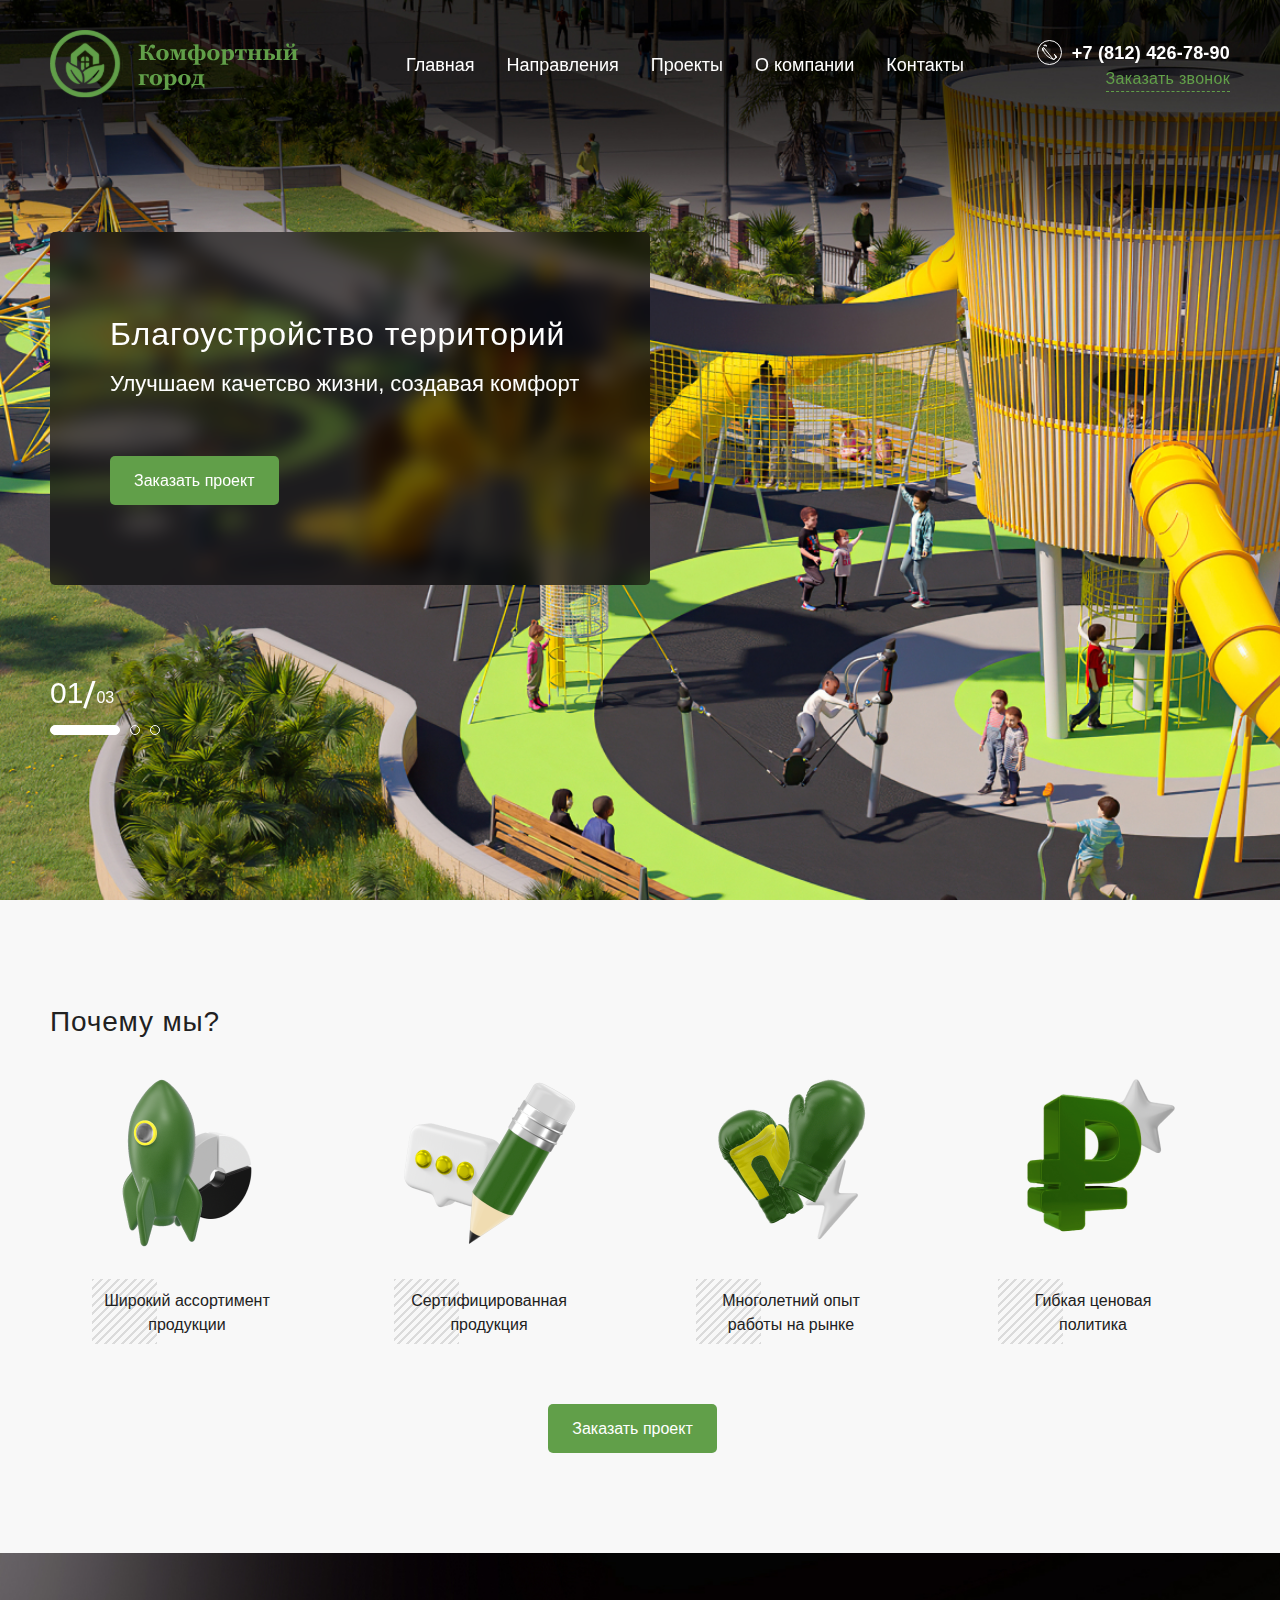
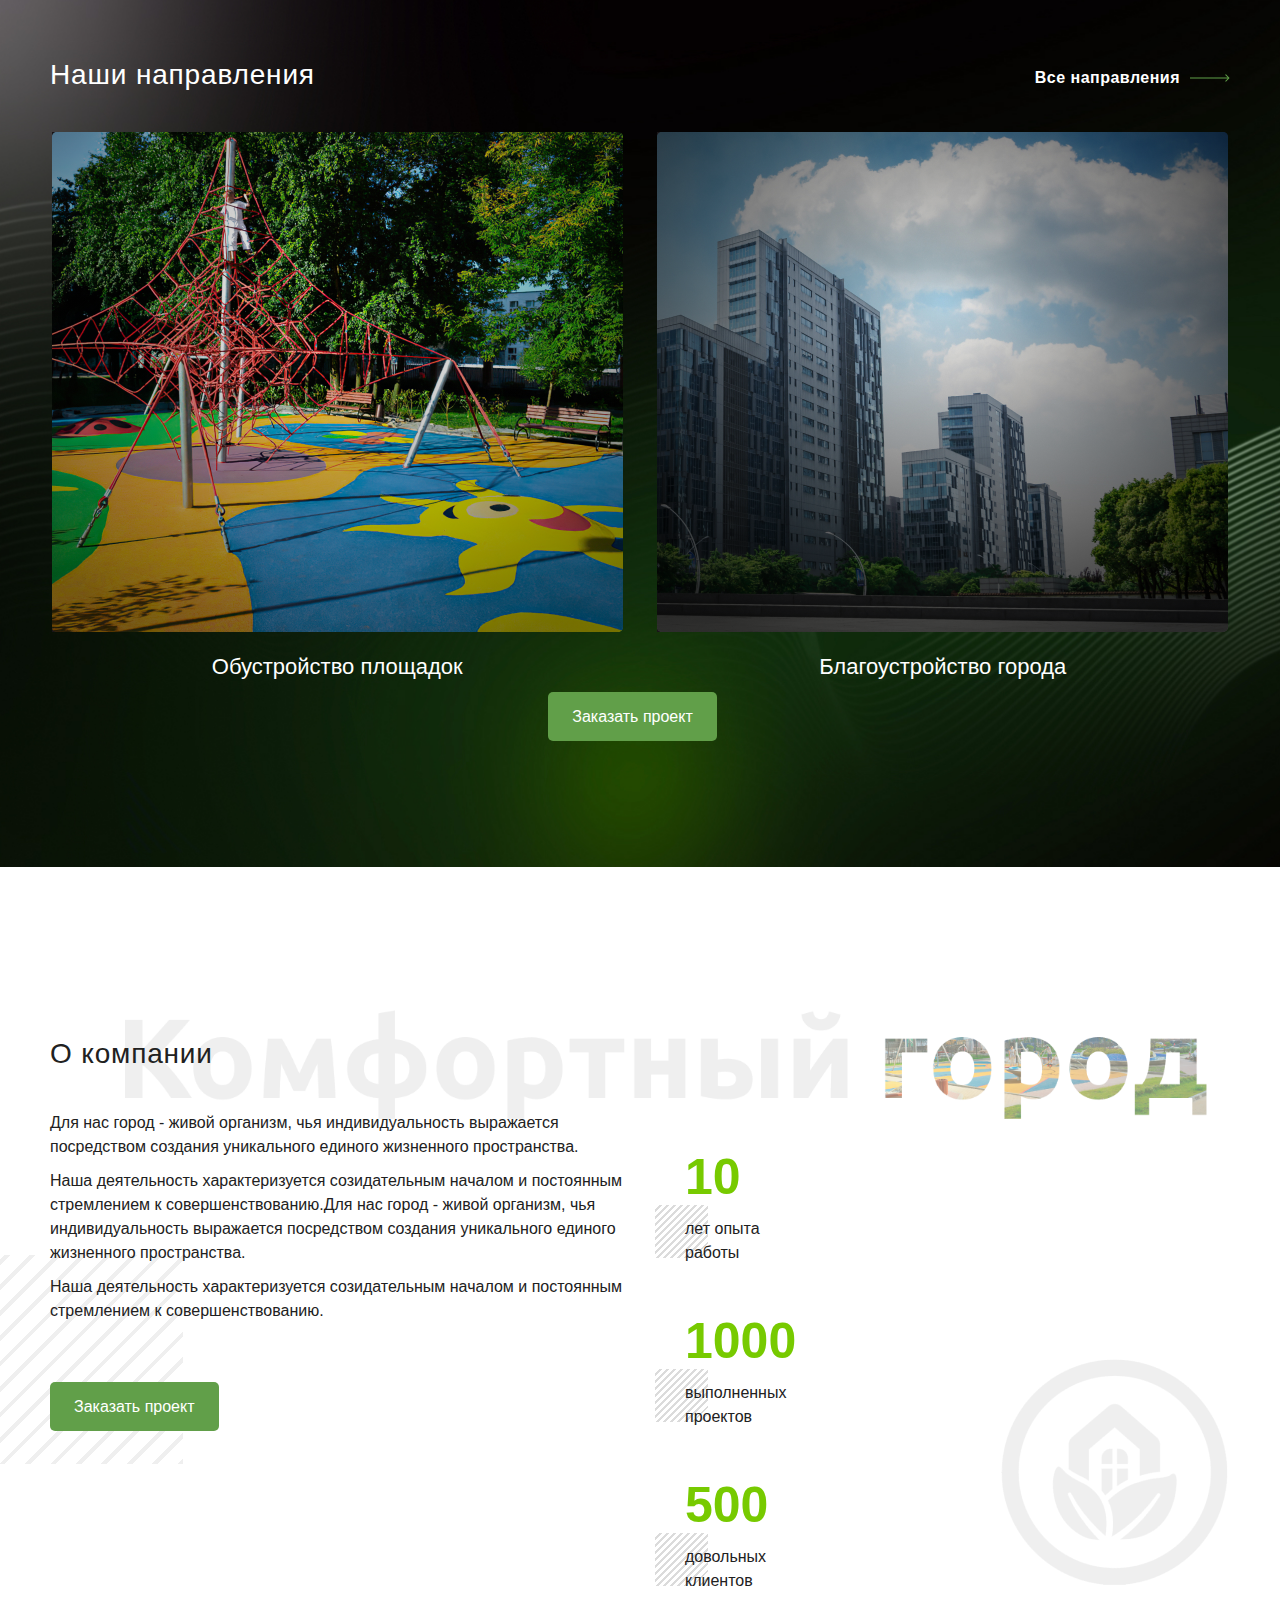
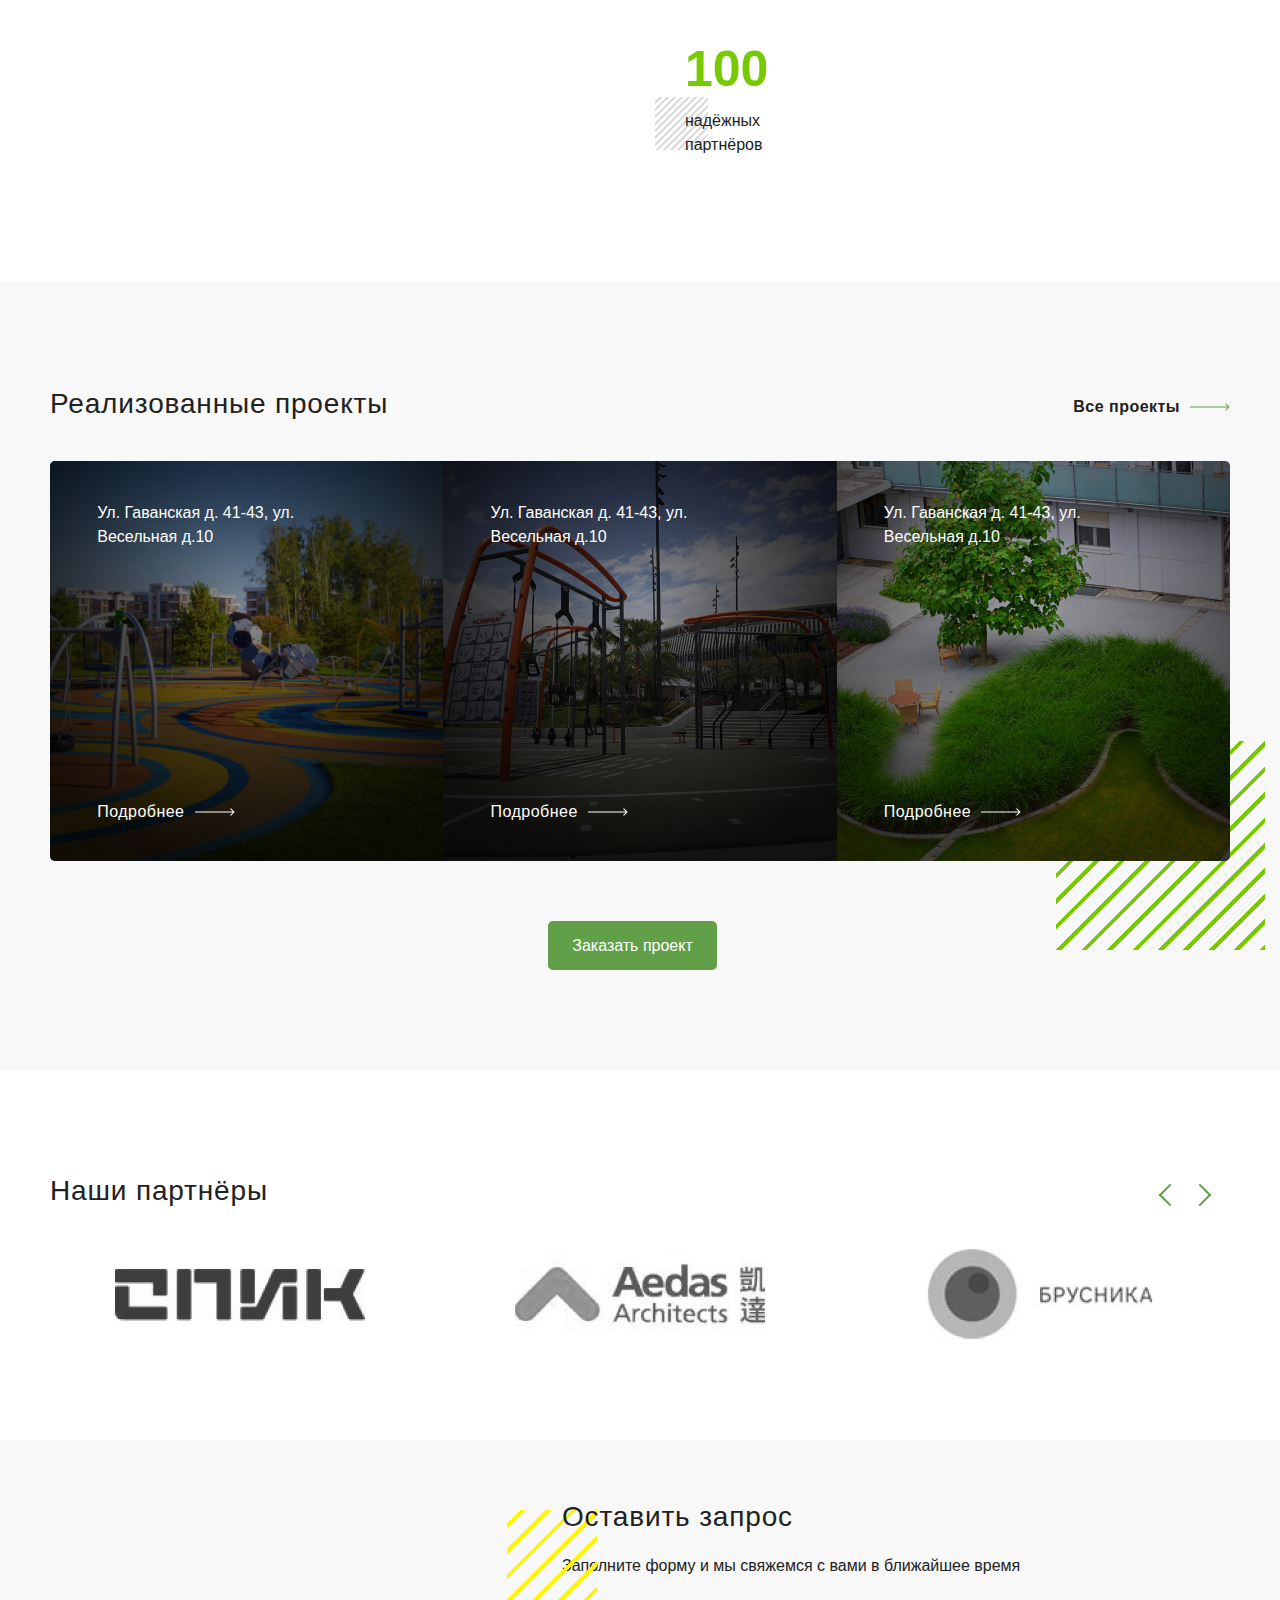
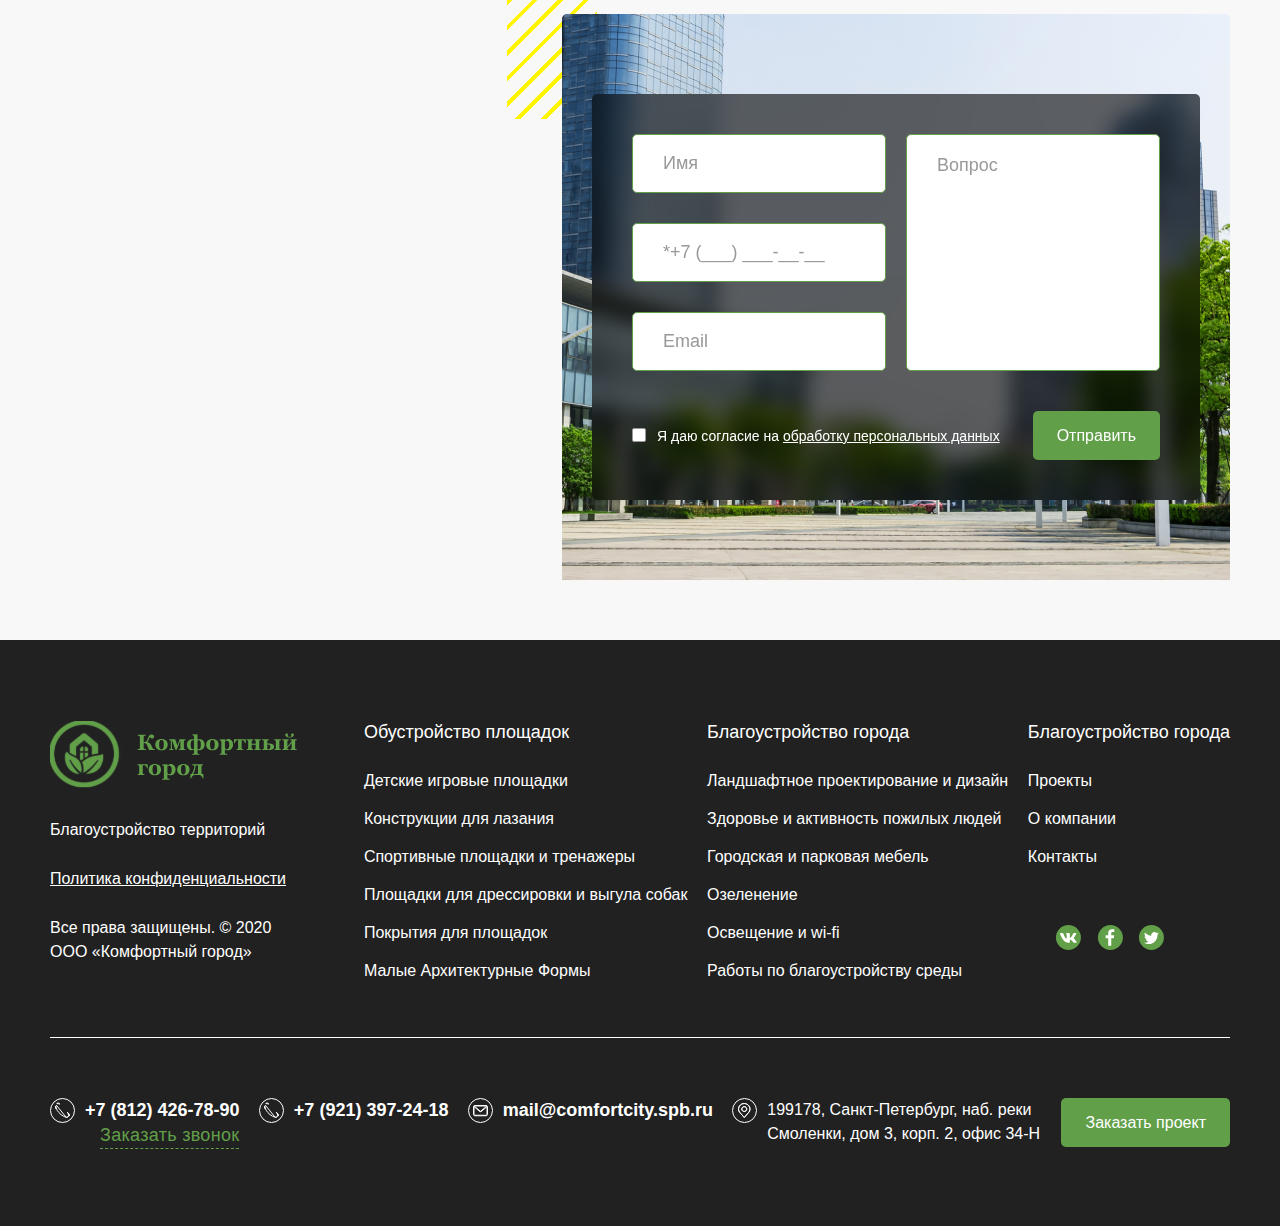
==== commit f653285e: "about fix" ====
--- a/index.html
+++ b/index.html
@@ -414,62 +414,13 @@
 					<a class="email" href="mailto:mail@comfortcity.spb.ru">mail@comfortcity.spb.ru</a>
 				</div>
 				<div class="cont">
-					<p class="address">199178, Санкт-Петербург, наб. реки Смоленки, дом 3, корп. 2, офис 34-Н</pa>
+					<p class="address">199178, Санкт-Петербург, наб. реки Смоленки, дом 3, корп. 2, офис 34-Н</p>
 				</div>
 				<a class="button" href="#">Заказать проект</a>
 			</div>
 	    </div>
 	</footer>
 	<!-- end подвал -->
-	    <!-- Модальные окна -->
-		<div class="gUniFormModalWindow form--modal form_block form-write" style="display: none;">
-			<div class="overlay"></div>
-			<div class="gUniFormHideScrollBar">
-			<div class="gUniFormCn100">
-        <div class="overlay"></div>
-			<div class="gUniFormModalWindowContainer">
-			  <div class="gUniFormContainer">
-				<div class="uFormHeading">Напишите нам</div>
-				<p>Заполните форму и мы свяжемся с вами в ближайшее время</p>
-				<form enctype="multipart/form-data" action="" method="post" class="gUniForm">
-					<div class="uFormLine input_text">
-						<input id="name" class="rfield name" name="name" type="text" value="">
-						<label for="name">ФИО</label>
-						<div class="uError"></div>
-					</div>
-					<div class="uFormLine input_text">
-						<input id="email" class="rfield email" name="email" type="text" value=""> 
-						<label for="email">Email*</label>
-						<div class="uError"></div>
-					</div>
-					<div class="uFormLine input_text">
-						<input id="phone" class="rfield phone" name="phone" type="text" value="">
-						<label for="phone">Телефон*</label>
-						<div class="uError"></div>
-					</div>
-					<div class="uFormLine textarea">
-						<textarea id="message" class="rfield message" name="message"></textarea>
-						<label for="message">Сообщение</label>
-						<div class="uError"></div>
-					</div>
-					<div class="uFormLine input_personalInfo">
-						<input type="checkbox" id="personal_info_write" name="personalInfo" data-required="Y" value="Y">
-						<label for="personal_info_write">Даю согласие на обработку персональных данных, в соответствии с условиями <a href="/personal-info/" target="_blank" rel="nofollow noopener">политики конфиденциальности и пользовательского соглашения</a></label>
-					</div>
-					<div class="uFormGlobalErrors"></div>
-					<div class="uformTools">
-						<div class="uFormButton">
-							<button type="submit" name="web_form_submit" class="uFormSubmit button button-red" value="Отправить">Отправить</button>
-						</div>
-					</div>
-					 
-				</form>
-			</div>
-			<a href="#" class="gUniFormModalWindowExit form__btn-close"></a>
-			</div>
-			</div>
-		  </div>
-		</div>
 
 </div>
 </body>
--- a/template_styles.css
+++ b/template_styles.css
@@ -83,6 +83,7 @@
   position: relative;
   width: 100%;
   min-height: 100%;
+  background: url(images/site.jpg) no-repeat center top;
 }
 
 #page404 .wrapper {
@@ -1018,6 +1019,9 @@
 }
 /* end main screen styles */
 /* start advantages styles */
+#advantages {
+  background: #F8F8F8;
+}
 #advantages .page_width {
   padding-top: 105px;
   padding-bottom: 50px;
@@ -1330,6 +1334,78 @@
   position: relative;
 }
 
+#about_page_main {
+  padding-top: 130px;
+  background: no-repeat center/cover;
+}
+#about_page_main .page_width {
+  padding-bottom: 64px;
+}
+#about_page_main .text {
+  margin-top: 60px;
+  max-width: 880px;
+  box-sizing: border-box;
+  position: relative;
+  padding: 60px 60px;
+  z-index: 2;
+  color: #fff;
+  background: rgba(0, 0, 0, 0.6);
+  backdrop-filter: blur(10px);
+  border-radius: 5px;
+  display: inline-block;
+}
+#about_page_main .h1 {
+  margin-bottom: 15px;
+}
+#about_page_main p {
+  font-size: 18px;
+  line-height: 21px;
+  margin-bottom: 40px;
+}
+
+#about_page_main + #about_section .page_width {
+  padding-top: 67px;
+  padding-bottom: 55px;
+}
+#about_page_main + #about_section .page_width::before {
+  top: 25px;
+}
+
+.grey_bg .page_width {
+  padding-top: 100px;
+  padding-bottom: 40px;
+}
+
+.text_and_image {
+  display: flex;
+  align-items: center;
+  padding-bottom: 65px;
+  padding-top: 3px;
+  margin-bottom: 35px;
+}
+.text_and_image .image {
+  width: 40.5%;
+  min-width: 40.5%;
+  margin: 0 30px 0px 0;
+  position: relative;
+}
+.text_and_image .image::before {
+  content: "";
+  position: absolute;
+  width: 209px;
+  height: 209px;
+  bottom: -55px;
+  left: -60px;
+  background: repeating-linear-gradient(-45deg, #77CA00, #77CA00 4px, transparent 0px, transparent 18px);
+}
+.text_and_image .image img {
+  max-width: 100%;
+  vertical-align: auto;
+}
+.text_and_image .text .button {
+  margin-top: 50px;
+}
+
 /* end about styles */
 /* start projects styles */
 #projects {
@@ -1363,6 +1439,7 @@
   justify-content: space-around;
   border-radius: 5px;
   overflow: hidden;
+  flex-wrap: wrap;
 }
 .projects_container .slick-list {
   overflow: visible;
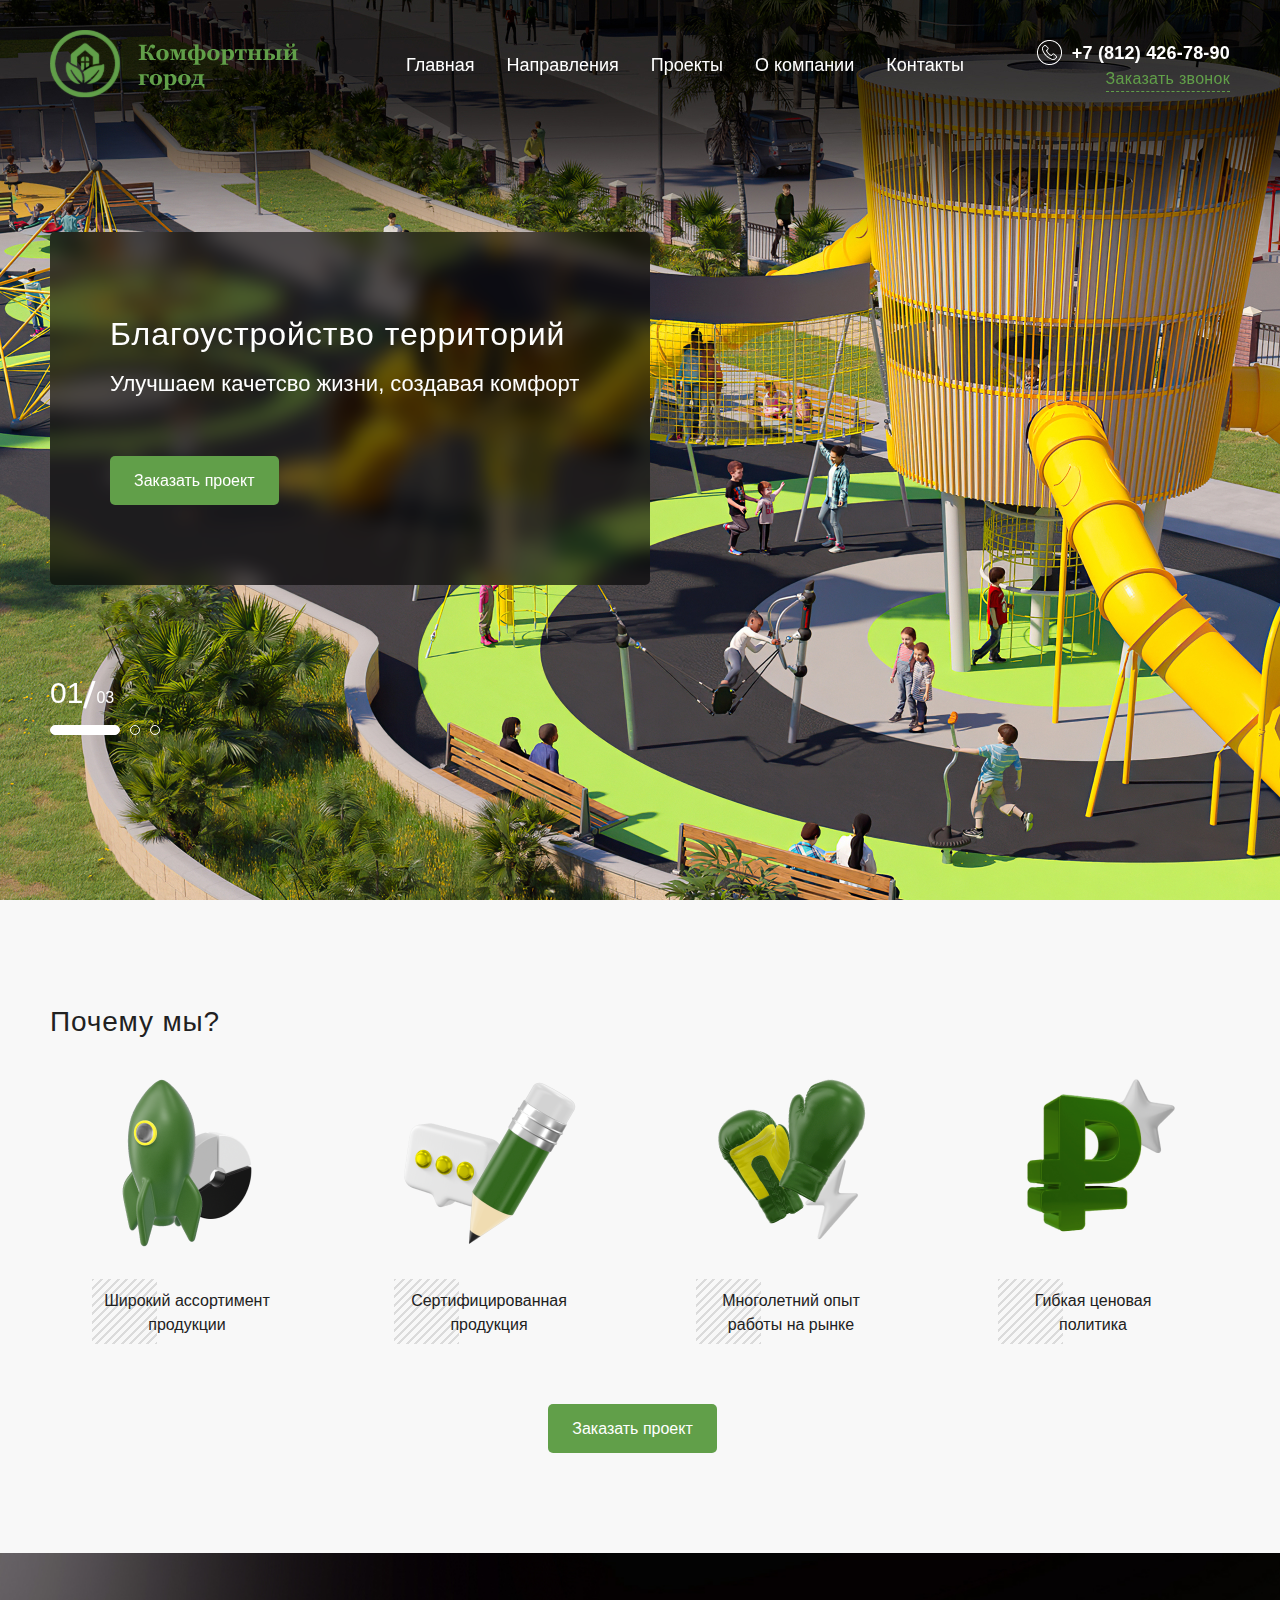
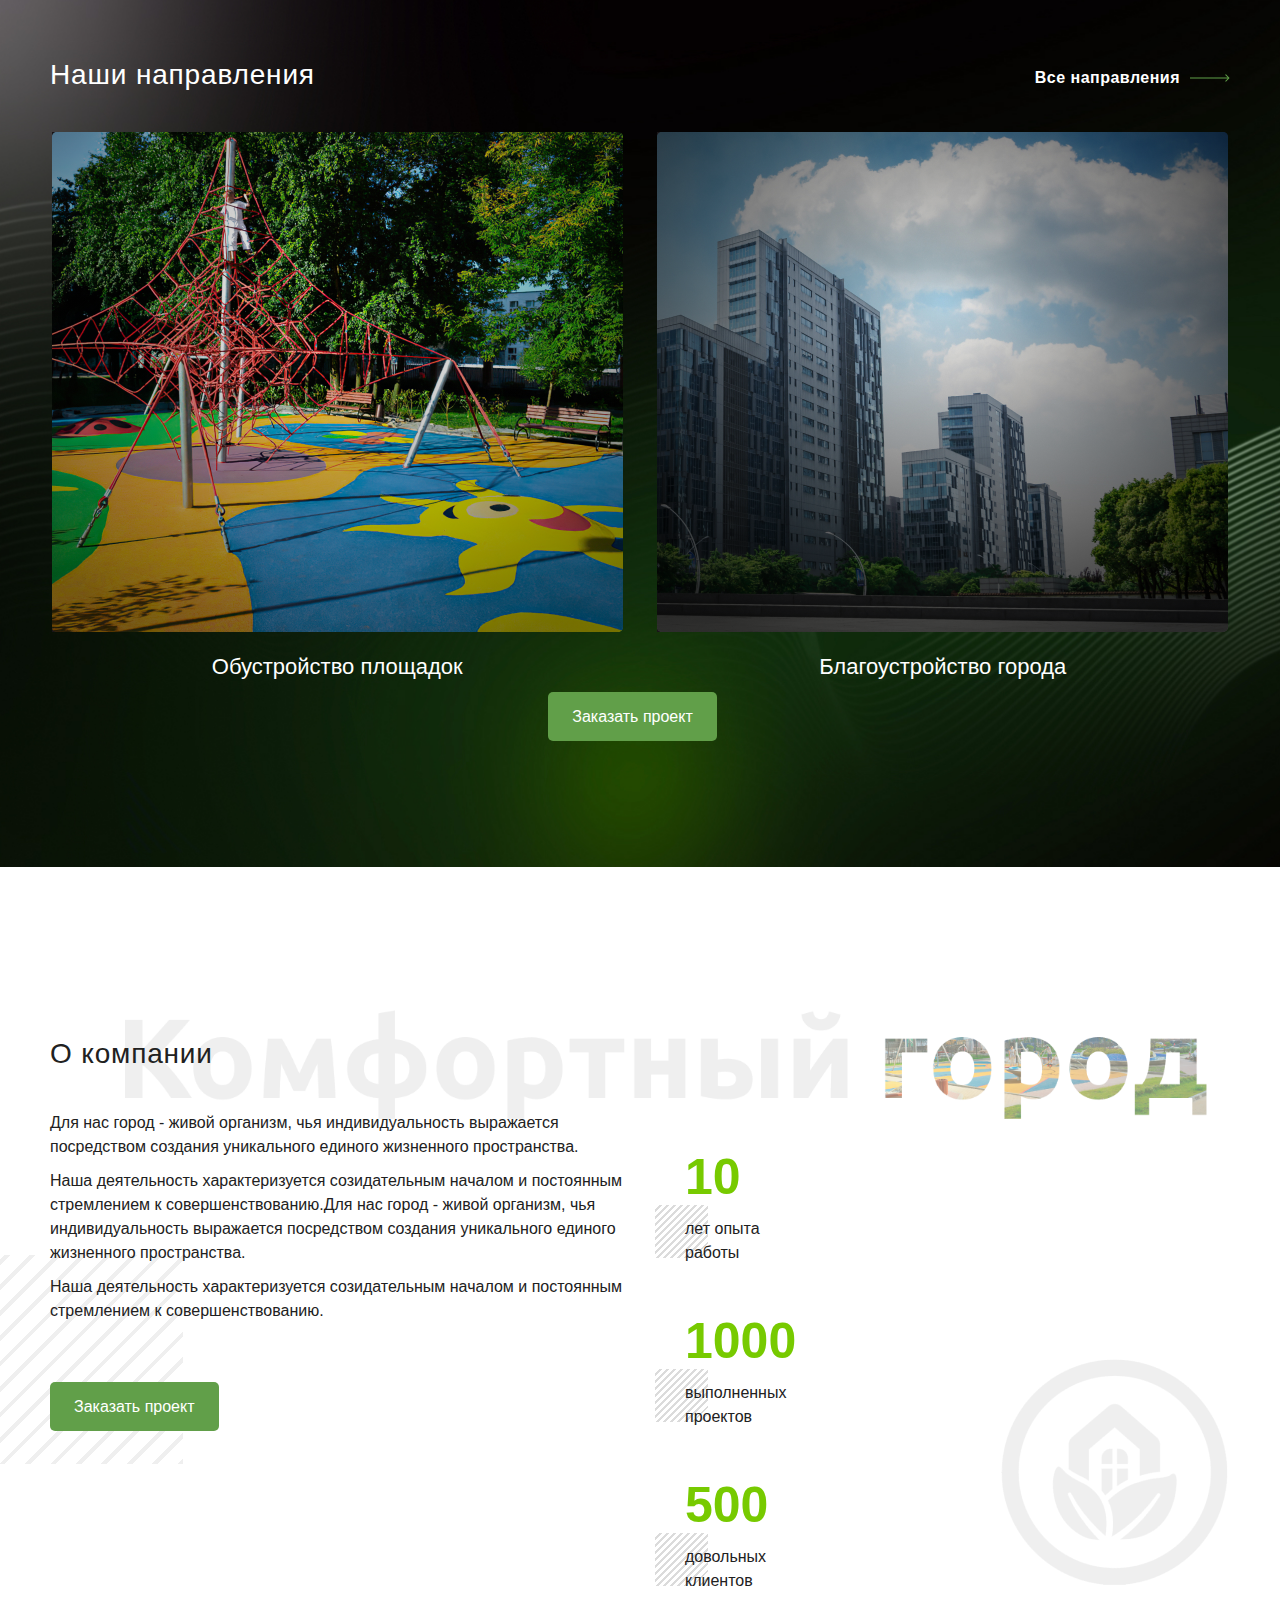
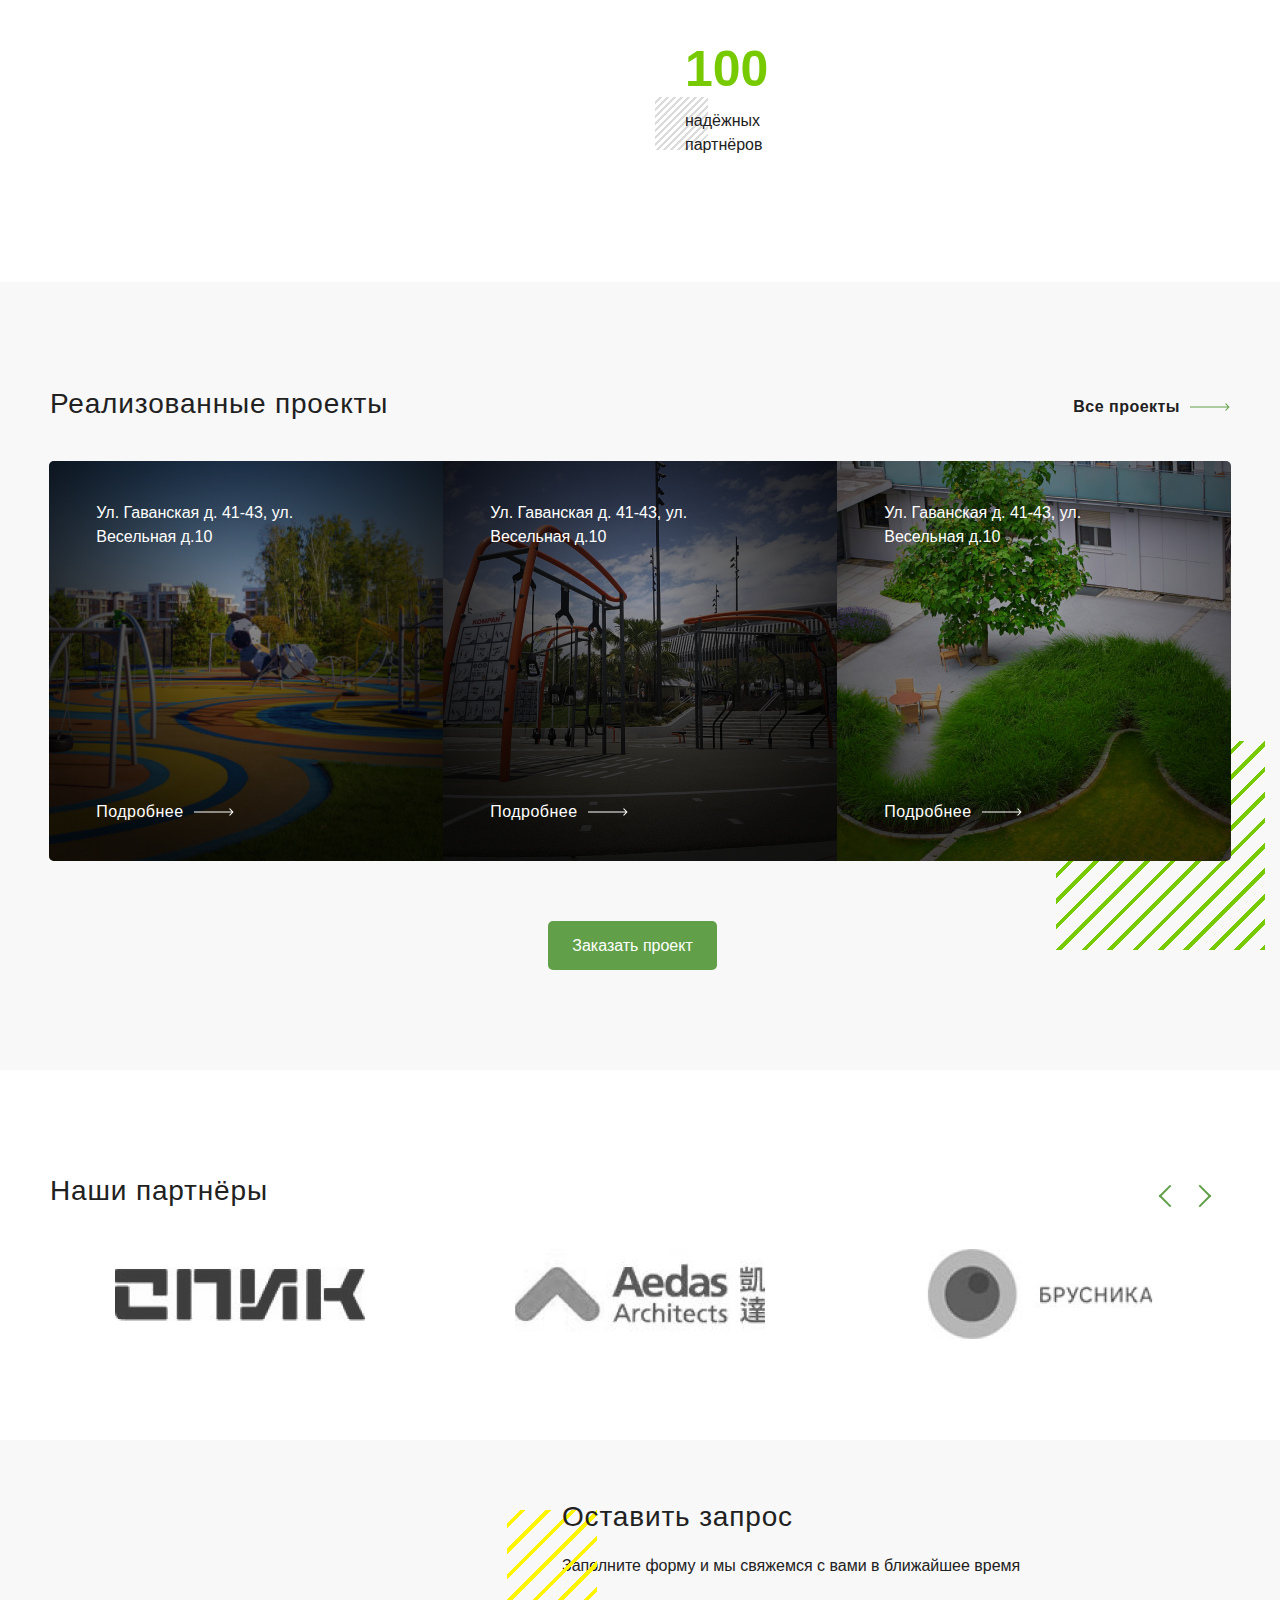
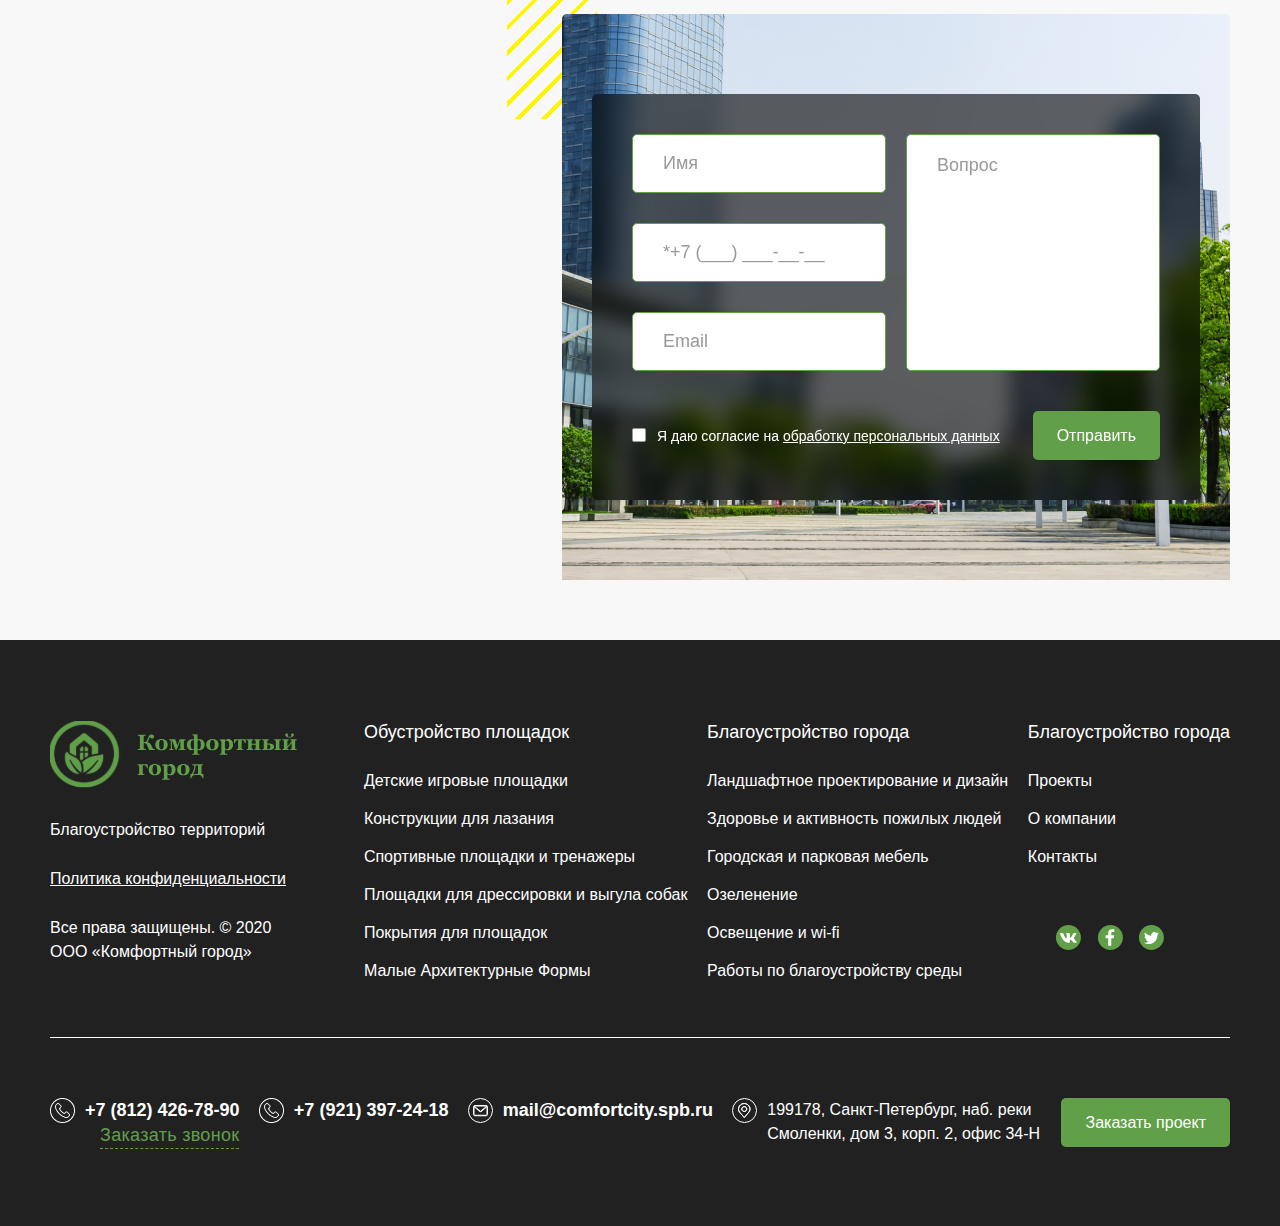
==== commit 9c82f398: "project_item" ====
--- a/index.html
+++ b/index.html
@@ -65,8 +65,8 @@
 	<div class="main_section" id="main_screen">
 		<div class="main_slider">
 			<div class="item">
-				<div class="image">
-					<img src="images/bg_main_slider1.jpg">
+				<div class="image" style="background-image: url(images/bg_main_slider1.jpg);">
+					<!-- <img src="images/bg_main_slider1.jpg"> -->
 				</div>
 				<div class="page_width">
 					<div class="text">
@@ -77,8 +77,8 @@
 				</div> 
 			</div>
 			<div class="item">
-				<div class="image">
-					<img src="images/bg_main_slider2.jpg">
+				<div class="image" style="background-image: url(images/bg_main_slider2.jpg);">
+					<!-- <img src="images/bg_main_slider2.jpg"> -->
 				</div>
 				<div class="page_width">
 					<div class="text">
@@ -89,8 +89,8 @@
 				</div> 
 			</div>
 			<div class="item">
-				<div class="image">
-					<img src="images/bg_main_slider3.jpg">
+				<div class="image" style="background-image: url(images/bg_main_slider3.jpg);">
+					<!-- <img src="images/bg_main_slider3.jpg"> -->
 				</div>
 				<div class="page_width">
 					<div class="text">
--- a/template_styles.css
+++ b/template_styles.css
@@ -80,10 +80,10 @@
 }
 
 .wrapper {
+  overflow: hidden;
   position: relative;
   width: 100%;
   min-height: 100%;
-  background: url(images/site.jpg) no-repeat center top;
 }
 
 #page404 .wrapper {
@@ -337,10 +337,9 @@
 
 .slick-arrow {
   position: absolute;
-  top: 50%;
-  margin-top: -10px;
+  bottom: 0;
   width: 20px;
-  height: 20px;
+  height: 40px;
   z-index: 1;
   outline: none;
   cursor: pointer;
@@ -354,16 +353,17 @@
   content: "";
   position: absolute;
   z-index: 2;
-  width: 16px;
-  height: 16px;
-  top: 3px;
+  width: 30px;
+  height: 30px;
+  top: 7px;
   border-top: 2px solid #619F49;
   border-left: 2px solid #619F49;
   box-sizing: border-box;
 }
 
 .slick-prev {
-  left: 0px;
+  left: 50%;
+  margin-left: -49px;
 }
 .slick-prev::before {
   left: 4px;
@@ -371,7 +371,8 @@
 }
 
 .slick-next {
-  right: 0px;
+  right: 50%;
+  margin-right: -49px;
 }
 .slick-next:before {
   right: 4px;
@@ -434,99 +435,6 @@
     margin: 0 5px 10px;
   }
 }
-#promotion_announcement {
-  position: relative;
-  background-color: #99FFFF;
-  padding: 5px 0 2px;
-  font-size: 17px;
-  font-weight: 500;
-  letter-spacing: 0.3px;
-}
-#promotion_announcement p {
-  margin-bottom: 0;
-}
-
-@-webkit-keyframes marquee {
-  0% {
-    -webkit-transform: translate(100%, 0);
-  }
-  100% {
-    -webkit-transform: translate(-100%, 0);
-  }
-}
-@keyframes marquee {
-  0% {
-    transform: translate(100%, 0);
-  }
-  100% {
-    transform: translate(-100%, 0);
-  }
-}
-@media screen and (max-width: 1600px) {
-  #promotion_announcement {
-    overflow: hidden;
-  }
-  #promotion_announcement .page_width {
-    padding: 0;
-    text-align: center;
-    white-space: nowrap;
-  }
-}
-@media screen and (max-width: 1400px) {
-  #promotion_announcement .page_width {
-    display: block;
-    width: 100%;
-    overflow: hidden;
-  }
-  #promotion_announcement .page_width p {
-    animation: marquee 30s infinite linear;
-    display: inline-block;
-    white-space: nowrap;
-  }
-}
-@-webkit-keyframes marquee60 {
-  0% {
-    -webkit-transform: translate(60%, 0);
-  }
-  100% {
-    -webkit-transform: translate(-100%, 0);
-  }
-}
-@keyframes marquee60 {
-  0% {
-    transform: translate(60%, 0);
-  }
-  100% {
-    transform: translate(-100%, 0);
-  }
-}
-@media screen and (max-width: 800px) {
-  #promotion_announcement .page_width p {
-    animation: marquee60 20s infinite linear;
-  }
-}
-@-webkit-keyframes marquee40 {
-  0% {
-    -webkit-transform: translate(40%, 0);
-  }
-  100% {
-    -webkit-transform: translate(-100%, 0);
-  }
-}
-@keyframes marquee40 {
-  0% {
-    transform: translate(40%, 0);
-  }
-  100% {
-    transform: translate(-100%, 0);
-  }
-}
-@media screen and (max-width: 500px) {
-  #promotion_announcement .page_width p {
-    animation: marquee40 20s infinite linear;
-    font-size: 14px;
-  }
-}
 .text ul {
   margin-bottom: 40px;
   padding-top: 4px;
@@ -586,132 +494,6 @@
 @media screen and (max-width: 450px) {
   .text .button {
     margin-top: 0px;
-  }
-}
-.secondary_menu {
-  position: relative;
-  border-bottom: 1px solid #C8DAEB;
-  text-align: center;
-  margin-bottom: 35px;
-}
-.secondary_menu ul {
-  display: flex;
-  font-weight: 400;
-  line-height: 20px;
-  position: relative;
-  justify-content: center;
-}
-.secondary_menu ul li {
-  margin: 0 20px;
-}
-.secondary_menu ul a {
-  display: flex;
-  align-items: center;
-  width: 100%;
-  height: 100%;
-  padding: 11px 5px;
-  box-sizing: border-box;
-  position: relative;
-  justify-content: center;
-}
-.secondary_menu ul a::after {
-  content: "";
-  position: absolute;
-  height: 5px;
-  background: #BECAD3;
-  border-radius: 6px;
-  bottom: -3px;
-  left: 50%;
-  width: 0%;
-  -webkit-transition: all 0.3s ease 0s;
-  -moz-transition: all 0.3s ease 0s;
-  -o-transition: all 0.3s ease 0s;
-  transition: all 0.3s ease 0s;
-}
-.secondary_menu ul li.active a, .secondary_menu ul a:hover {
-  text-decoration: none;
-}
-.secondary_menu ul li.active a::after, .secondary_menu ul a:hover::after {
-  left: 0%;
-  width: 100%;
-}
-.secondary_menu ul li.active a {
-  font-weight: 500;
-}
-.secondary_menu ul .to_back a::before {
-  content: "";
-  display: inline-block;
-  width: 12px;
-  height: 14px;
-  margin-bottom: -4px;
-  margin-right: 12px;
-  background: url(images/icon_to_back.svg) no-repeat center/100% auto;
-}
-
-@media screen and (max-width: 1300px) {
-  .secondary_menu ul li {
-    margin: 0 10px;
-  }
-}
-@media screen and (max-width: 1100px) {
-  .secondary_menu .to_back {
-    display: none;
-  }
-}
-@media screen and (max-width: 1000px) {
-  .secondary_menu ul {
-    font-size: 14px;
-    line-height: 20px;
-  }
-}
-@media screen and (max-width: 900px) {
-  .secondary_menu ul li {
-    margin: 0 5px;
-  }
-}
-@media screen and (max-width: 600px) {
-  .secondary_menu {
-    min-height: 40px;
-    margin-top: -20px;
-    position: relative;
-    color: #fff;
-  }
-  .secondary_menu::before, .secondary_menu::after {
-    content: "";
-    position: absolute;
-    right: 20px;
-    top: 20px;
-    width: 25px;
-  }
-  .secondary_menu::before {
-    height: 15px;
-    margin-top: -8px;
-    border-top: 1px solid #fff;
-    border-bottom: 1px solid #fff;
-  }
-  .secondary_menu::after {
-    border-top: 1px solid #fff;
-  }
-  .secondary_menu ul {
-    display: none;
-    padding: 10px 20px 20px;
-  }
-  .secondary_menu ul li {
-    margin: 0 0px;
-    text-align: left;
-  }
-  .secondary_menu ul li.active a {
-    font-weight: 600;
-  }
-  .secondary_menu ul a {
-    color: #fff;
-    display: inline-block;
-    width: auto;
-  }
-  .secondary_menu ul a::after {
-    height: 3px;
-    bottom: 1px;
-    display: none;
   }
 }
 .tabs_container {
@@ -770,6 +552,55 @@
   color: #fff;
 }
 
+.pagination {
+  text-align: center;
+  margin-bottom: 98px;
+}
+.pagination ul li {
+  display: inline-block;
+  font-size: 22px;
+  line-height: 25px;
+  margin: 0 13px;
+}
+.pagination ul li a {
+  box-sizing: border-box;
+  display: block;
+  text-decoration: none;
+  color: #DBDBDB;
+  -webkit-transition: all 0.3s ease 0s;
+  -moz-transition: all 0.3s ease 0s;
+  -o-transition: all 0.3s ease 0s;
+  transition: all 0.3s ease 0s;
+}
+.pagination ul li a.activ, .pagination ul li a:hover {
+  color: #619F49;
+}
+.pagination ul li .prev::before, .pagination ul li .next::before {
+  content: "";
+  display: block;
+  width: 16px;
+  height: 16px;
+  border-top: 2px solid #619F49;
+  border-left: 2px solid #619F49;
+  box-sizing: border-box;
+}
+.pagination ul li .prev {
+  margin-right: 20px;
+}
+.pagination ul li .prev::before {
+  transform: rotate(-45deg);
+}
+.pagination ul li .next {
+  margin-left: 20px;
+}
+.pagination ul li .next:before {
+  transform: rotate(135deg);
+}
+
+main .page_width {
+  padding-bottom: 90px;
+}
+
 body.compensate-for-scrollbar, .fancybox-enabled {
   overflow: auto;
 }
@@ -778,6 +609,7 @@
 #header {
   width: 100%;
   position: relative;
+  margin-bottom: 30px;
   top: 0;
   left: 0;
   z-index: 3;
@@ -838,7 +670,7 @@
   vertical-align: middle;
   margin-bottom: 4px;
   margin-right: 10px;
-  background: url(images/icon_tel.svg) no-repeat center/100%;
+  background: url(images/icon_tel.png) no-repeat center/100%;
 }
 #header_cont .btn_call {
   letter-spacing: 0.3px;
@@ -898,11 +730,7 @@
   -o-transition: all 0.3s ease 0s;
   transition: all 0.3s ease 0s;
   overflow: hidden;
-}
-.main_slider .image img {
-  width: 110%;
-  height: 110%;
-  object-fit: cover;
+  background: no-repeat center top/cover;
 }
 .main_slider .text {
   min-width: 600px;
@@ -1252,6 +1080,13 @@
   border-radius: 5px 0 0 5px;
 }
 
+.directions_slider {
+  padding-bottom: 50px;
+}
+.directions_slider.directions {
+  margin-bottom: 102px;
+}
+
 /* end directions styles */
 /* start about styles */
 #about_section .page_width {
@@ -1339,10 +1174,9 @@
   background: no-repeat center/cover;
 }
 #about_page_main .page_width {
-  padding-bottom: 64px;
+  padding-bottom: 96px;
 }
 #about_page_main .text {
-  margin-top: 60px;
   max-width: 880px;
   box-sizing: border-box;
   position: relative;
@@ -1371,9 +1205,17 @@
   top: 25px;
 }
 
-.grey_bg .page_width {
+.grey_bg.text_block {
+  background: #F8F8F8;
+}
+.grey_bg.text_block .page_width {
   padding-top: 100px;
   padding-bottom: 40px;
+}
+.grey_bg.text_block .advantages_container {
+  justify-content: space-between;
+  padding-left: 15px;
+  padding-right: 15px;
 }
 
 .text_and_image {
@@ -1406,6 +1248,10 @@
   margin-top: 50px;
 }
 
+.text_block .page_width {
+  padding-bottom: 66px;
+}
+
 /* end about styles */
 /* start projects styles */
 #projects {
@@ -1432,7 +1278,7 @@
 }
 
 .projects_container {
-  margin-bottom: 60px;
+  margin: 0 -1px 60px;
   overflow: hidden;
   clear: both;
   display: flex;
@@ -1446,7 +1292,7 @@
 }
 .projects_container .item {
   position: relative;
-  width: 33.33%;
+  width: 33.333%;
   height: 400px;
   display: inline-block;
   vertical-align: top;
@@ -1526,6 +1372,149 @@
   bottom: -50px;
 }
 
+.project_page:after {
+  content: "";
+  display: block;
+  clear: both;
+}
+
+.project_images {
+  float: left;
+  width: 49%;
+  margin: 0 0 14px;
+  padding: 0;
+}
+.project_images .main_slider {
+  margin: 0 0 20px;
+  padding: 0;
+  overflow: hidden;
+  border-radius: 5px;
+}
+.project_images .main_slider .slick-list {
+  margin: 0;
+}
+.project_images .main_slider .slick-arrow {
+  height: 100%;
+  top: 0;
+  background: rgba(0, 0, 0, 0.2);
+  backdrop-filter: blur(3px);
+  width: 69px;
+}
+.project_images .main_slider .slick-arrow::before {
+  top: 50%;
+  margin-top: -8px;
+  border-color: #fff;
+}
+.project_images .main_slider .slick-prev {
+  left: 0;
+  margin-left: 0;
+}
+.project_images .main_slider .slick-prev::before {
+  left: 26px;
+}
+.project_images .main_slider .slick-next {
+  right: 0;
+  margin-right: 0;
+}
+.project_images .main_slider .slick-next::before {
+  right: 26px;
+}
+.project_images .main_slider .item {
+  height: 470px;
+}
+.project_images .main_slider .item a {
+  display: block;
+  width: 100%;
+  height: 100%;
+}
+.project_images .main_slider .item img {
+  width: 100%;
+  height: 100%;
+  object-fit: cover;
+}
+.project_images .main_slider .item.video::before {
+  content: "";
+  position: absolute;
+  width: 100%;
+  height: 100%;
+  top: 0;
+  left: 0;
+  background: url(images/icon_play.svg) no-repeat center/130px 130px;
+}
+.project_images .preview_slider {
+  margin: 0;
+  padding: 0;
+  overflow: hidden;
+}
+.project_images .preview_slider .item {
+  position: relative;
+  overflow: hidden;
+  border-radius: 5px;
+  margin: 0 10px;
+  height: 110px;
+}
+.project_images .preview_slider .item img {
+  width: 100%;
+  height: 100%;
+  object-fit: cover;
+}
+.project_images .preview_slider .item.video::before {
+  content: "";
+  position: absolute;
+  width: 100%;
+  height: 100%;
+  top: 0;
+  left: 0;
+  background: url(images/icon_play.svg) no-repeat center/70px 70px;
+}
+
+.description {
+  margin-left: 49%;
+  margin-bottom: 14px;
+  padding-left: 30px;
+}
+.description .all_link {
+  margin-top: 7px;
+  margin-left: 30px;
+}
+.description h1 {
+  margin-bottom: 30px;
+}
+.description .row, .description .text {
+  position: relative;
+  padding: 0px 0 0px 10px;
+  overflow: hidden;
+  line-height: 24px;
+}
+.description .row:before, .description .text:before {
+  content: "";
+  width: 20px;
+  height: 20px;
+  background-image: url(images/icon_li.svg);
+  background-repeat: no-repeat;
+  position: absolute;
+  left: 0;
+  top: 6px;
+}
+.description .row {
+  display: flex;
+  margin-bottom: 20px;
+}
+.description .row strong {
+  max-width: 175px;
+  min-width: 175px;
+}
+.description .row p {
+  margin-bottom: 0;
+}
+.description .text {
+  margin-bottom: 39px;
+}
+.description .text strong {
+  display: block;
+  margin-bottom: 10px;
+}
+
 /* end projects styles */
 /* start services styles */
 #partners .page_width {
@@ -1540,8 +1529,15 @@
   margin: 0 -20px;
 }
 .partners_slider .slick-arrow {
-  top: -54px;
+  top: -63px;
   left: auto;
+  margin: 0;
+  height: 20px;
+}
+.partners_slider .slick-arrow::before {
+  width: 16px;
+  height: 16px;
+  top: 3px;
 }
 .partners_slider .slick-prev {
   right: 87px;
@@ -2120,7 +2116,7 @@
   display: none;
 }
 .cont a.tel::before {
-  background-image: url(images/icon_tel.svg);
+  background-image: url(images/icon_tel.png);
 }
 .cont a.email::before {
   background-image: url(images/icon_email.svg);
@@ -2130,5 +2126,206 @@
 }
 
 /* end footer styles */
+/* start our_work styles */
+#our_work {
+  background: #143F00 url(images/bg_our_work.jpg) no-repeat center top;
+  margin-bottom: 104px;
+}
+#our_work .page_width {
+  padding-top: 103px;
+  padding-bottom: 60px;
+  color: #fff;
+}
+
+.steps {
+  position: relative;
+}
+.steps:after {
+  content: "";
+  display: block;
+  clear: both;
+}
+
+.numbers_slider {
+  position: relative;
+  float: left;
+  width: 300px;
+  margin: 0;
+  padding: 0;
+}
+.numbers_slider .slick-list {
+  margin: 0;
+}
+.numbers_slider .item {
+  position: relative;
+  padding: 10px 0px 10px 0;
+  margin: 0px 0px 30px;
+  display: inline-block;
+  vertical-align: top;
+  box-sizing: border-box;
+  -webkit-transition: all 0.3s ease 0s;
+  -moz-transition: all 0.3s ease 0s;
+  -o-transition: all 0.3s ease 0s;
+  transition: all 0.3s ease 0s;
+}
+.numbers_slider .item .icon {
+  margin-bottom: 20px;
+  margin-left: 23px;
+  height: 237px;
+  width: 237px;
+  position: relative;
+  border-radius: 50%;
+}
+.numbers_slider .item .text {
+  font-weight: 700;
+  font-size: 100px;
+  line-height: 115px;
+  position: relative;
+  overflow: hidden;
+}
+
+.description_slider {
+  margin: 0 0 0 45%;
+  padding: 20px 0 0 27px;
+  position: static;
+}
+.description_slider .slick-list {
+  margin: 0;
+}
+.description_slider .slick-arrow:before {
+  border-color: #fff;
+}
+.description_slider .item {
+  position: relative;
+  box-sizing: border-box;
+  -webkit-transition: all 0.3s ease 0s;
+  -moz-transition: all 0.3s ease 0s;
+  -o-transition: all 0.3s ease 0s;
+  transition: all 0.3s ease 0s;
+}
+.description_slider .item .icon {
+  margin-bottom: 30px;
+  height: 170px;
+}
+.description_slider .item .text {
+  margin-bottom: 33px;
+  min-height: 145px;
+}
+
+/* end our_work styles */
+.breadcrumbs {
+  margin: 0px 0 60px;
+  font-size: 14px;
+  line-height: 16px;
+}
+.breadcrumbs li {
+  display: inline-block;
+}
+.breadcrumbs li a {
+  color: #212121;
+  font-weight: 400;
+}
+.breadcrumbs li a::after {
+  content: "/";
+  margin-left: 4px;
+}
+.breadcrumbs .active {
+  opacity: 40%;
+}
+
+.directions {
+  display: flex;
+  flex-wrap: wrap;
+  margin-bottom: 60px;
+}
+.directions .item {
+  margin: 0 15px 40px;
+  width: calc(25% - 30px);
+}
+.directions .item .img {
+  position: relative;
+  border-radius: 5px;
+  overflow: hidden;
+}
+.directions .item .img a {
+  position: relative;
+  width: 100%;
+  height: 420px;
+  border-radius: 5px;
+  display: block;
+}
+.directions .item .img a::before {
+  content: "";
+  position: absolute;
+  top: 0;
+  left: 0;
+  bottom: 0;
+  right: 0;
+  opacity: 0;
+  background-image: radial-gradient(64.37% 64.37% at 50% 35.63%, rgba(0, 0, 0, 0.21) 0%, rgba(0, 0, 0, 0.21) 0.01%, rgba(0, 0, 0, 0.7) 100%), url(zakladanie-ogrodow-Gliwice-Slask-4.jpg);
+  -webkit-transition: all 0.3s ease 0s;
+  -moz-transition: all 0.3s ease 0s;
+  -o-transition: all 0.3s ease 0s;
+  transition: all 0.3s ease 0s;
+}
+.directions .item .img a img {
+  object-fit: cover;
+  width: 100%;
+  height: 100%;
+  opacity: 100%;
+}
+.directions .item .img a .more {
+  position: absolute;
+  left: 50%;
+  margin-left: -70px;
+  bottom: -30px;
+  color: #FFF;
+  -webkit-transition: all 0.3s ease 0s;
+  -moz-transition: all 0.3s ease 0s;
+  -o-transition: all 0.3s ease 0s;
+  transition: all 0.3s ease 0s;
+}
+.directions .item .img a .more:after {
+  content: "";
+  display: inline-block;
+  margin-left: 10px;
+  font-size: 21px;
+  width: 40px;
+  height: 10px;
+  position: relative;
+  filter: brightness(0.5) contrast(300%) invert(1);
+  background: url(images/arrow.svg) no-repeat right center;
+}
+.directions .item .img a:hover::before {
+  opacity: 100%;
+}
+.directions .item .img a:hover .more {
+  bottom: 60px;
+}
+.directions .item .text {
+  background-color: #FFF;
+}
+.directions .item .text p {
+  margin-top: 20px;
+  padding: 0 20px;
+  text-align: center;
+}
+
+@media screen and (max-width: 1024px) {
+  .directions .item {
+    width: calc( 33% - 30px);
+  }
+}
+@media screen and (max-width: 900px) {
+  .directions .item {
+    width: calc( 50% - 30px);
+  }
+}
+@media screen and (max-width: 600px) {
+  .directions .item {
+    width: 100%;
+    margin: 0 0px 40px;
+  }
+}
 
 /*# sourceMappingURL=template_styles.css.map */
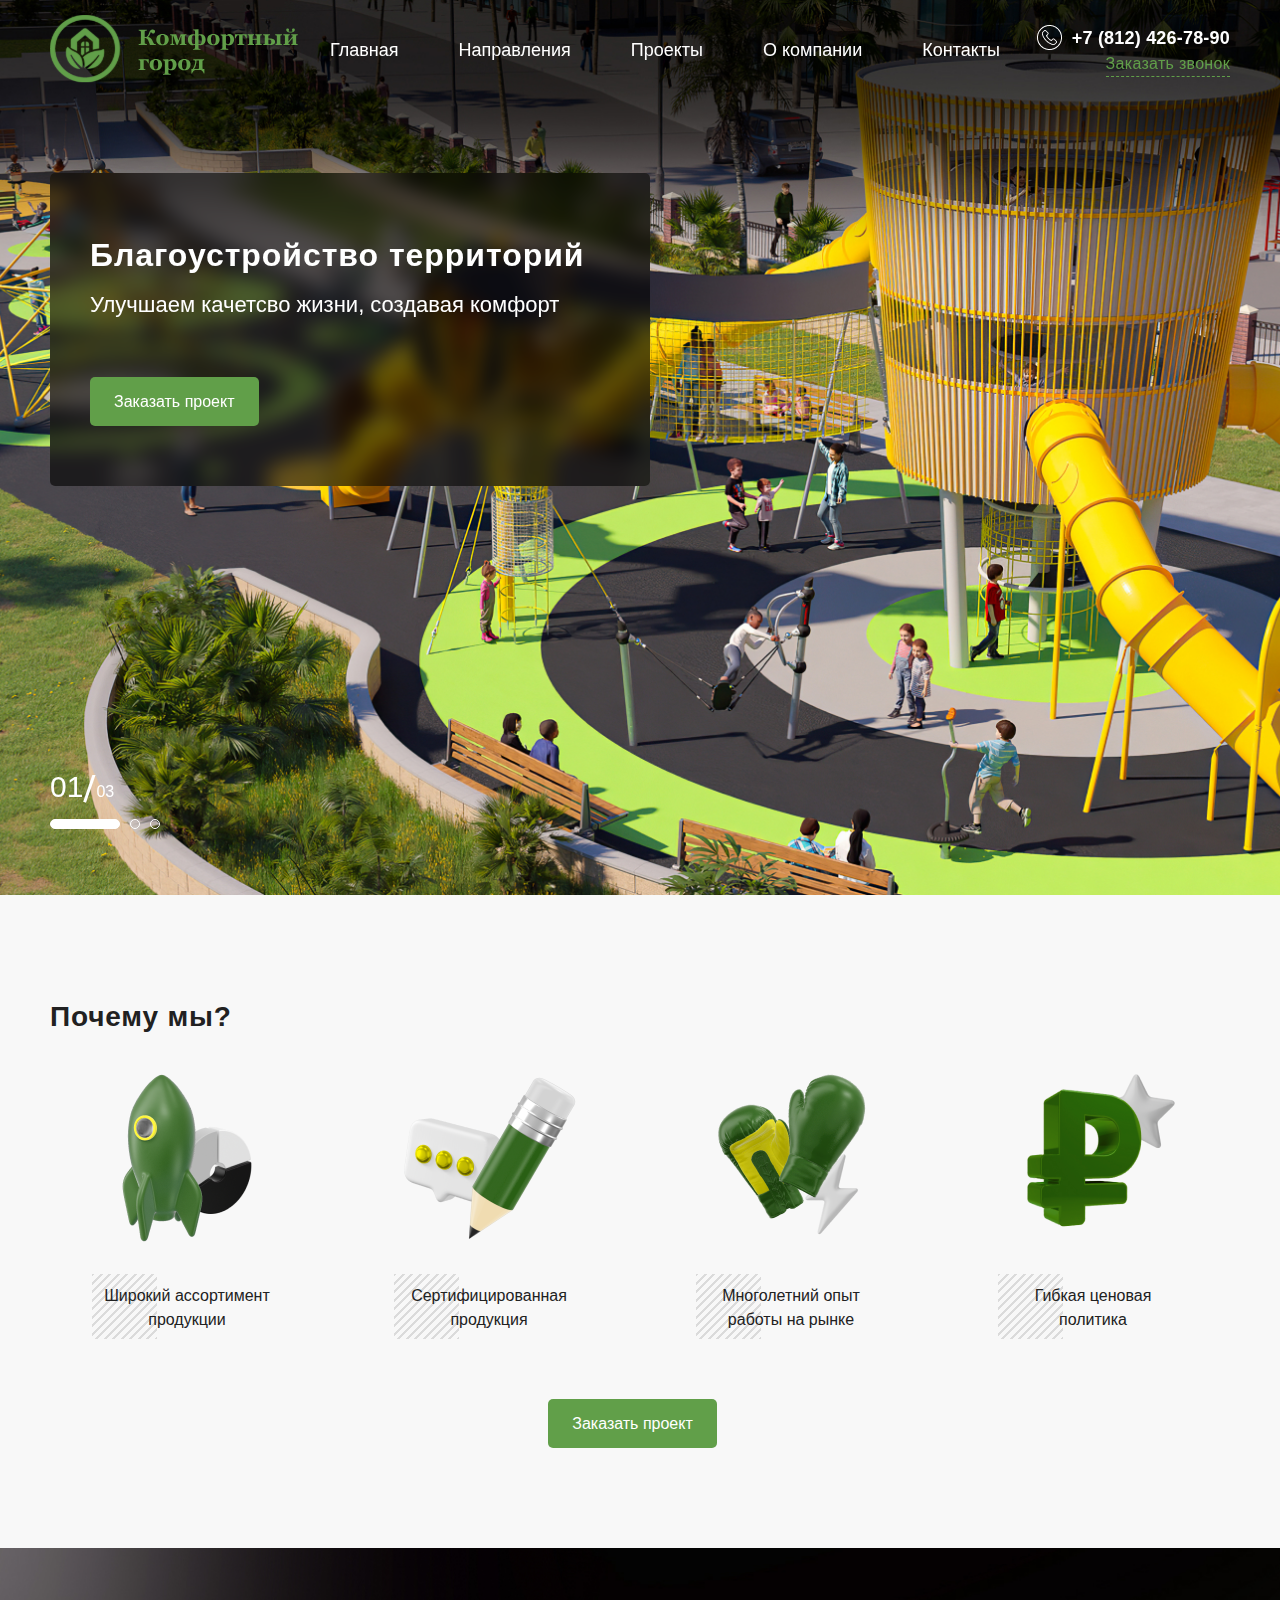
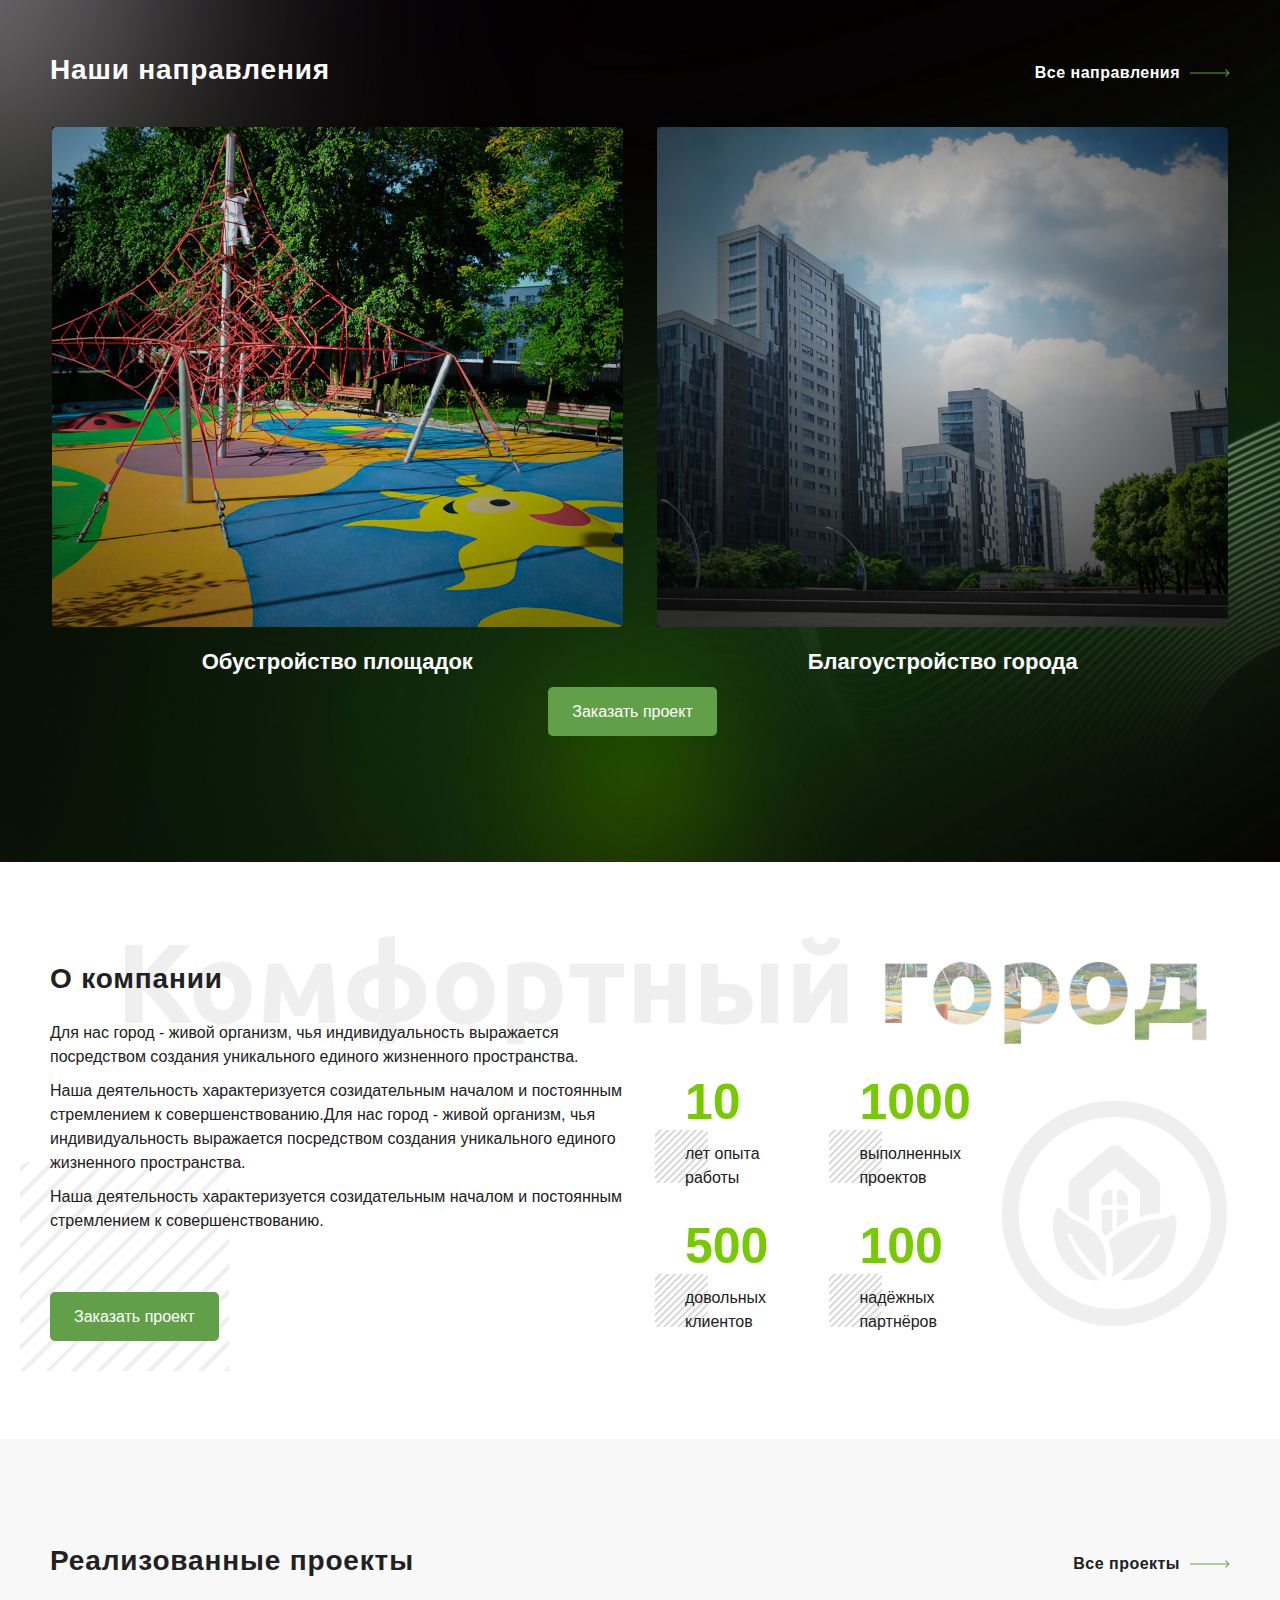
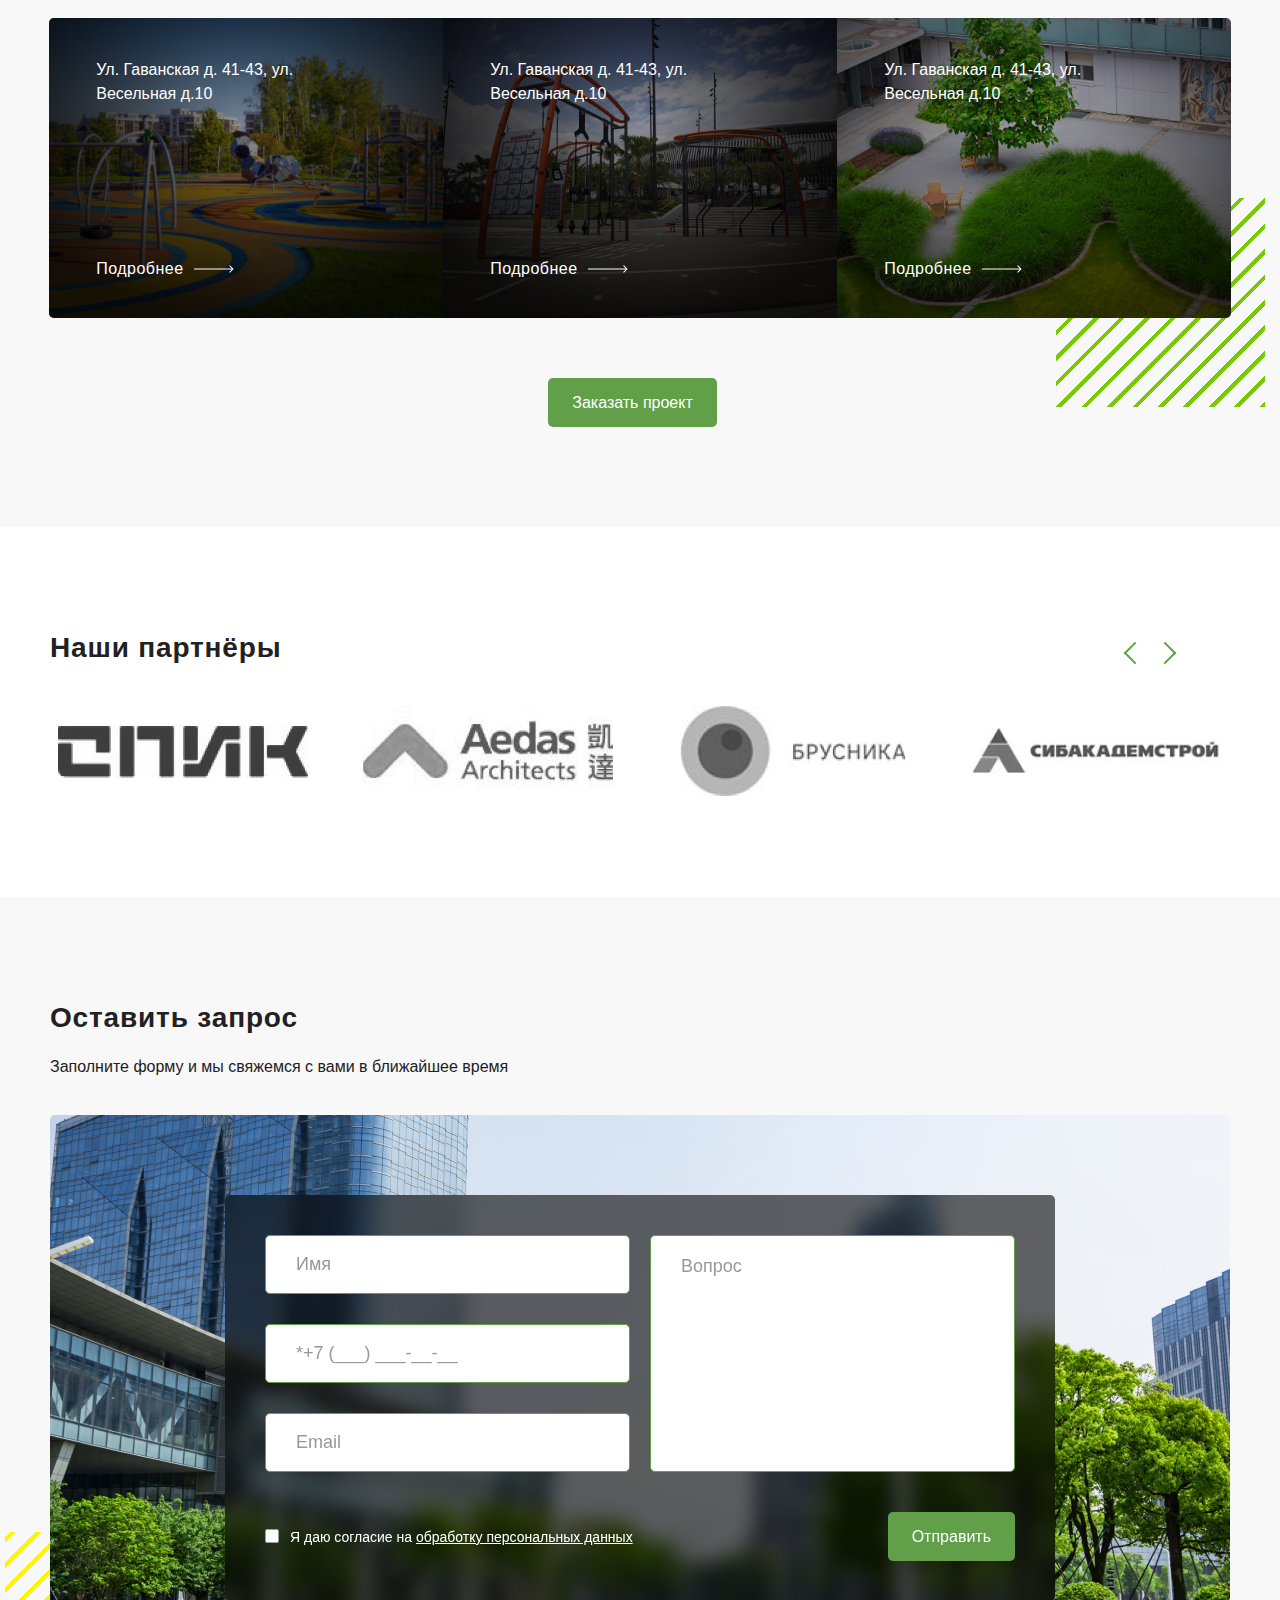
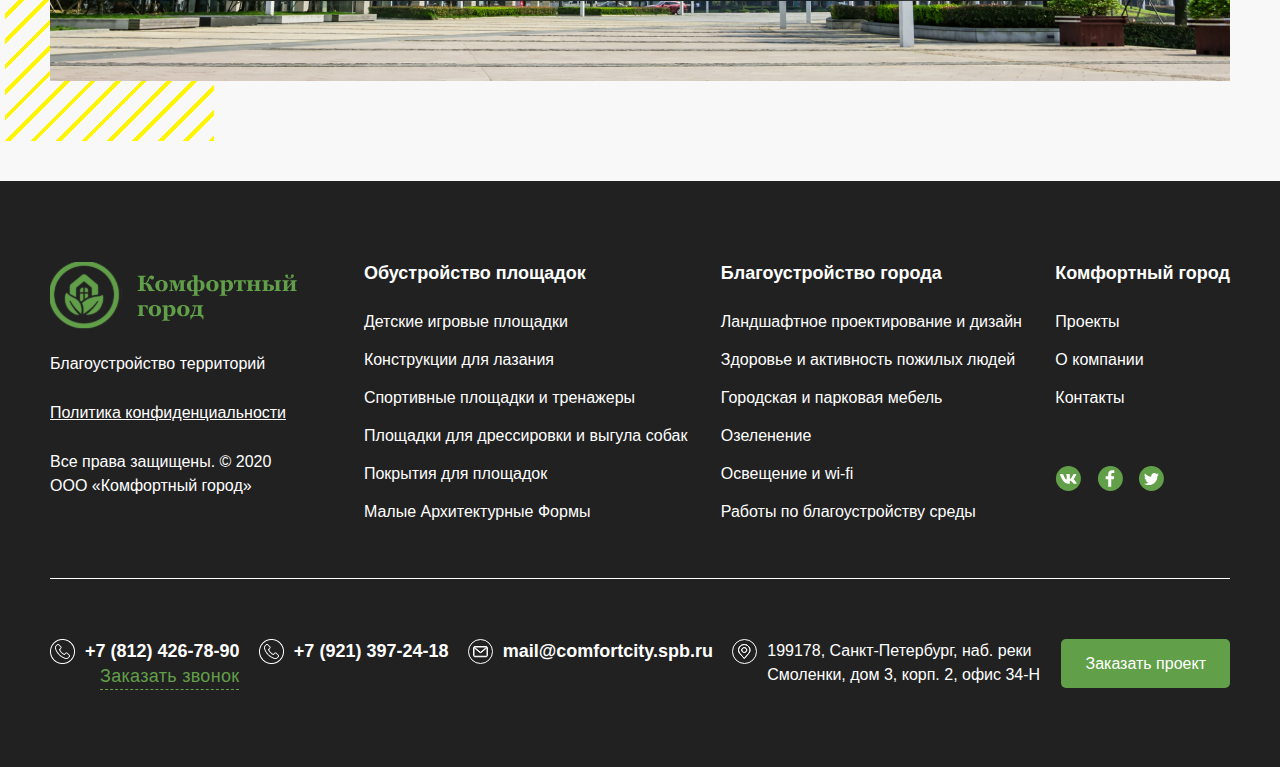
==== commit 7887f0e7: "popups" ====
--- a/index.html
+++ b/index.html
@@ -10,7 +10,7 @@
     <link rel="stylesheet" type="text/css"  media="all" href="css/jquery.fancybox.css">
     <link rel="stylesheet" type="text/css"  media="all" href="css/font.css">
     
-	<!-- <link rel="stylesheet" type="text/css"  media="all" href="css/ModalWindow.css">!!! стили не подключать -->
+	<link rel="stylesheet" type="text/css"  media="all" href="css/ModalWindow.css">
     
     <link rel="stylesheet" type="text/css"  media="all" href="template_styles.css">
     
@@ -31,10 +31,10 @@
 			<div id="logo">
 				<a href="index.html"><img src="images/logo.svg" alt="Комфортный город"></a>
 			</div>
-		
+			<div class="menu_button mob"></div>
 			<div id="header_cont">
 				<a class="tel" href="tel:+78124267890">+7 (812) 426-78-90</a>
-				<a class="btn_call" href="#">Заказать звонок</a>
+				<a class="btn_call btn-write" href="#">Заказать звонок</a>
 			</div>
 			<nav class="main_menu">
 				<ul class="menu">
@@ -72,7 +72,7 @@
 					<div class="text">
 						<div class="h1">Благоустройство территорий</div>
 						<p>Улучшаем качетсво жизни, создавая комфорт</p>
-						<a class="button" href="#">Заказать проект</a>
+						<a class="button btn-order_project" href="#">Заказать проект</a>
 					</div>
 				</div> 
 			</div>
@@ -84,7 +84,7 @@
 					<div class="text">
 						<div class="h1">Благоустройство территорий</div>
 						<p>Улучшаем качетсво жизни, создавая комфорт</p>
-						<a class="button" href="#">Заказать проект</a>
+						<a class="button btn-order_project" href="#">Заказать проект</a>
 					</div>
 				</div> 
 			</div>
@@ -96,7 +96,7 @@
 					<div class="text">
 						<div class="h1">Благоустройство территорий</div>
 						<p>Улучшаем качетсво жизни, создавая комфорт</p>
-						<a class="button" href="#">Заказать проект</a>
+						<a class="button btn-order_project" href="#">Заказать проект</a>
 					</div>
 				</div> 
 			</div>
@@ -150,7 +150,7 @@
 				</div>
 			</div>
 			<div class="buttons">
-				<a class="button" href="#">Заказать проект</a>
+				<a class="button btn-order_project" href="#">Заказать проект</a>
 			</div>
 		</div>
 	</div>
@@ -162,7 +162,7 @@
 			<h2>Наши направления</h2>
 			<a href="directions.html" class="all_link">Все направления</a>
 			<div class="directions_container">
-				<div class="item active">
+				<div class="item">
 					<div class="image">
 						<img src="images/direction_image1.jpg" alt="">
 					</div>
@@ -198,7 +198,7 @@
 				</div>
 			</div>
 			<div class="buttons">
-				<a class="button" href="#">Заказать проект</a>
+				<a class="button btn-order_project" href="#">Заказать проект</a>
 			</div>
 		</div>
 	</div>
@@ -212,7 +212,7 @@
 				<p>Для нас город - живой организм, чья индивидуальность выражается посредством создания уникального единого жизненного пространства.</p>
 				<p>Наша деятельность характеризуется созидательным началом и постоянным стремлением к совершенствованию.Для нас город - живой организм, чья индивидуальность выражается посредством создания уникального единого жизненного пространства.</p>
 				<p>Наша деятельность характеризуется созидательным началом и постоянным стремлением к совершенствованию.</p>
-				<a class="button" href="#">Заказать проект</a>
+				<a class="button btn-order_project" href="#">Заказать проект</a>
 			</div>
 			<div class="important_numbers">
 				<div class="item">
@@ -266,7 +266,7 @@
 				</div>
 			</div>
 			<div class="buttons">
-				<a class="button" href="#">Заказать проект</a>
+				<a class="button btn-order_project" href="#">Заказать проект</a>
 			</div>
 		</div>
 	</div>
@@ -386,7 +386,7 @@
 						</ul>
 					</div>
 					<div class="column">
-						<h5>Благоустройство города</h5>
+						<h5>Комфортный город</h5>
 						<ul>
 							<li><a href="projects.html">Проекты</a></li>
 							<li><a href="about.html">О компании</a></li>
@@ -405,7 +405,7 @@
 			<div class="foo_bottom">
 				<div class="cont">
 					<a class="tel" href="tel:+78124267890">+7 (812) 426-78-90</a><br>
-					<a class="btn_call" href="#">Заказать звонок</a>
+					<a class="btn_call btn-write" href="#">Заказать звонок</a>
 				</div>
 				<div class="cont">
 					<a class="tel" href="tel:+79213972418">+7 (921) 397-24-18</a>
@@ -416,12 +416,101 @@
 				<div class="cont">
 					<p class="address">199178, Санкт-Петербург, наб. реки Смоленки, дом 3, корп. 2, офис 34-Н</p>
 				</div>
-				<a class="button" href="#">Заказать проект</a>
+				<a class="button btn-order_project" href="#">Заказать проект</a>
 			</div>
 	    </div>
 	</footer>
 	<!-- end подвал -->
 
+	<!-- Модальные окна -->
+	<div class="gUniFormModalWindow form--modal form_block form-write">
+		<div class="gUniFormHideScrollBar">
+		<div class="gUniFormCn100">
+		<div class="overlay"></div>
+		<div class="gUniFormModalWindowContainer">
+		  <div class="gUniFormContainer">
+			<div class="uFormHeading">Заказать звонок</div>
+			<p>Заполните форму и мы свяжемся с вами в ближайшее время</p>
+			<form enctype="multipart/form-data" action="" method="post" class="gUniForm">
+				<div class="input_text">
+					<input id="name" class="name" name="name" type="text" value="" placeholder="Имя">
+					<div class="uError"></div>
+				</div>
+				<div class="input_text">
+					<input id="phone" class="rfield phone" name="phone" type="text" value="" placeholder="*+7 (___) ___-__-__">
+					<div class="uError"></div>
+				</div>
+				<div class="input_personal_info">
+					<input type="checkbox" id="personal_info_main" name="personalInfo" data-required="Y" value="Y">
+					<label for="personal_info_main">Я даю согласие на <a href="/personal-info/" target="_blank" rel="nofollow noopener">обработку персональных данных</a></label>
+				</div>
+				<div class="buttons">
+					<button type="submit" name="web_form_submit" class="button" value="Отправить">Отправить</button>
+				</div>
+				<div class="errors"></div>
+			</form>
+		</div>
+		<a href="#" class="gUniFormModalWindowExit form__btn-close"></a>
+		</div>
+		</div>
+	  </div>
+	</div>
+
+	<div class="gUniFormModalWindow form--modal form_block form-order_project">
+		<div class="gUniFormHideScrollBar">
+		<div class="gUniFormCn100">
+		<div class="overlay"></div>
+		<div class="gUniFormModalWindowContainer">
+		  <div class="gUniFormContainer">
+			<div class="uFormHeading">Заказать звонок</div>
+			<p>Заполните форму и мы свяжемся с вами в блоижайшее время</p>
+			<form enctype="multipart/form-data" action="" method="post" class="gUniForm">
+				<div class="input_text">
+					<input id="name" class="name" name="name" type="text" value="" placeholder="Имя">
+					<div class="uError"></div>
+				</div>
+				<div class="input_text">
+					<input id="phone" class="rfield phone" name="phone" type="text" value="" placeholder="*+7 (___) ___-__-__">
+					<div class="uError"></div>
+				</div>
+				<div class="input_text">
+					<input id="email" class="email" name="email" type="text" value="" placeholder="Email">
+					<div class="uError"></div>
+				</div>
+				<div class="textarea">
+					<textarea id="message" class="rfield message" name="message" placeholder="Вопрос"></textarea>
+					<div class="uError"></div>
+				</div>
+				<div class="input_personal_info">
+					<input type="checkbox" id="personal_info_main" name="personalInfo" data-required="Y" value="Y">
+					<label for="personal_info_main">Я даю согласие на <a href="/personal-info/" target="_blank" rel="nofollow noopener">обработку персональных данных</a></label>
+				</div>
+				<div class="buttons">
+					<button type="submit" name="web_form_submit" class="button" value="Отправить">Отправить</button>
+				</div>
+				<div class="errors"></div>
+			</form>
+		</div>
+		<a href="#" class="gUniFormModalWindowExit form__btn-close"></a>
+		</div>
+		</div>
+	  </div>
+	</div>
+
+	<div class="gUniFormModalWindow form--modal form_block">
+		<div class="gUniFormHideScrollBar">
+		<div class="gUniFormCn100">
+		<div class="overlay"></div>
+		<div class="gUniFormModalWindowContainer">
+		  <div class="gUniFormContainer">
+			<div class="uFormHeading">Спасибо!</div>
+			<p>Ваш запрос принят</p>
+		</div>
+		<a href="#" class="gUniFormModalWindowExit form__btn-close"></a>
+		</div>
+		</div>
+	  </div>
+	</div>
 </div>
 </body>
 </html>--- a/template_styles.css
+++ b/template_styles.css
@@ -128,6 +128,15 @@
   .wrapper {
     overflow: hidden;
   }
+
+  .main_section h2 {
+    margin-bottom: 20px;
+  }
+}
+@media screen and (max-width: 450px) {
+  .page_width {
+    padding: 0px 10px;
+  }
 }
 a {
   text-decoration: none;
@@ -146,7 +155,7 @@
 }
 
 h1, .h1, h2, .h2, h3, .h3, h4, .h4, h5, .h5, h6, .h6 {
-  font-weight: 500;
+  font-weight: 700;
   margin-bottom: 20px;
   position: relative;
 }
@@ -204,6 +213,7 @@
   h1, .h1 {
     font-size: 30px;
     line-height: 40px;
+    margin-bottom: 30px;
   }
 
   h2, .h2 {
@@ -225,6 +235,7 @@
   h1, .h1 {
     font-size: 24px;
     line-height: 29px;
+    margin-bottom: 20px;
   }
 
   h2, .h2 {
@@ -317,6 +328,14 @@
 }
 
 @media screen and (max-width: 1030px) {
+  .buttons {
+    padding-bottom: 10px;
+  }
+  .buttons .button {
+    margin-right: 15px;
+    margin-bottom: 15px;
+  }
+
   .all_link {
     margin-top: -60px;
   }
@@ -328,8 +347,6 @@
 }
 .slick-slider {
   position: relative;
-  margin: 0 -55px;
-  padding: 0 55px;
 }
 .slick-slider .slick-list {
   margin: 0 -10px;
@@ -412,50 +429,41 @@
   display: none;
 }
 
-@media screen and (max-width: 1400px) {
-  .slick-slider {
-    margin: 0 -35px;
-    padding: 0 45px;
-  }
-}
-@media screen and (max-width: 1200px) {
-  .slick-slider {
-    margin: 0 -20px;
-  }
-}
 @media screen and (max-width: 600px) {
-  .slick-slider {
-    margin: 0 -20px;
-    padding: 0 30px;
-  }
-
   ul.slick-dots li {
     width: 6px;
     height: 6px;
     margin: 0 5px 10px;
   }
 }
+.text h2 {
+  margin-bottom: 25px;
+}
 .text ul {
-  margin-bottom: 40px;
+  margin-bottom: 25px;
   padding-top: 4px;
   margin-left: -5px;
 }
 .text ul li {
   position: relative;
   padding: 0px 0 0px 33px;
-  margin-bottom: 20px;
+  margin-bottom: 10px;
   margin-left: 4px;
   overflow: hidden;
 }
-.text ul li:before {
+.text ul li p {
+  position: relative;
+  z-index: 1;
+  margin-bottom: 0;
+}
+.text ul li::before {
   content: "";
+  position: absolute;
   width: 20px;
-  height: 10px;
-  background-image: url(images/icon_li.svg);
-  background-repeat: no-repeat;
-  position: absolute;
-  left: 0;
-  top: 6px;
+  height: 20px;
+  top: 0px;
+  left: 20px;
+  background: repeating-linear-gradient(-45deg, #FFF500, #FFF500 1px, transparent 1px, transparent 3px);
 }
 .text ol {
   counter-reset: ol_ounter;
@@ -477,23 +485,10 @@
   left: 0;
 }
 
-@media screen and (max-width: 1030px) {
-  .text .button {
-    margin-top: 30px;
-  }
-}
 @media screen and (max-width: 600px) {
   .text {
     font-size: 14px;
     line-height: 20px;
-  }
-  .text .button {
-    margin-top: 10px;
-  }
-}
-@media screen and (max-width: 450px) {
-  .text .button {
-    margin-top: 0px;
   }
 }
 .tabs_container {
@@ -601,6 +596,16 @@
   padding-bottom: 90px;
 }
 
+@media screen and (max-width: 1030px) {
+  main .page_width {
+    padding-bottom: 50px;
+  }
+}
+@media screen and (max-width: 600px) {
+  main .page_width {
+    padding-bottom: 30px;
+  }
+}
 body.compensate-for-scrollbar, .fancybox-enabled {
   overflow: auto;
 }
@@ -631,6 +636,8 @@
   font-size: 22px;
   line-height: 25px;
   float: left;
+  position: relative;
+  z-index: 1;
 }
 #logo a {
   -webkit-transition: opacity 0.3s ease 0s;
@@ -651,6 +658,8 @@
   text-align: right;
   max-width: 200px;
   padding-top: 10px;
+  position: relative;
+  z-index: 1;
 }
 #header_cont a {
   display: inline-block;
@@ -677,6 +686,10 @@
   color: #619F49;
   border-bottom: 1px dashed #619F49;
 }
+#header_cont .btn_call:hover {
+  text-decoration: none;
+  border-color: transparent;
+}
 
 .main_menu {
   font-size: 18px;
@@ -703,20 +716,135 @@
 #header.no_bg .main_menu a {
   color: #fff;
 }
-
+#header.no_bg .menu_button {
+  border-color: #fff;
+}
+#header.no_bg .menu_button::before {
+  border-color: #fff;
+}
+
+.menu_button {
+  border-top: 3px solid #619F49;
+  border-bottom: 3px solid #619F49;
+  float: right;
+  width: 40px;
+  height: 24px;
+  margin: 20px 0 0 30px;
+  position: relative;
+}
+.menu_button::before {
+  content: "";
+  width: 100%;
+  top: 50%;
+  border-top: 3px solid #619F49;
+  margin-top: -2px;
+  position: absolute;
+}
+.menu_button::after {
+  content: "";
+  position: fixed;
+  width: calc(100% - 320px);
+  height: 100%;
+  top: 0;
+  left: 0;
+  display: none;
+}
+.menu_button.active::after {
+  display: block;
+}
+
+@media screen and (max-width: 1300px) {
+  #header .page_width {
+    padding-top: 15px;
+  }
+
+  .main_menu {
+    margin: 25px 195px 13px 250px;
+  }
+}
+@media screen and (max-width: 1030px) {
+  .menu_button {
+    display: block;
+    z-index: 2;
+  }
+
+  .main_menu {
+    position: absolute;
+    z-index: 0;
+    width: 320px;
+    height: 100vh;
+    right: -100%;
+    top: 0;
+    padding: 115px 30px 40px;
+    margin: 0;
+    background: rgba(0, 0, 0, 0.6);
+    backdrop-filter: blur(10px);
+    box-sizing: border-box;
+    -webkit-transition: all 0.3s ease 0s;
+    -moz-transition: all 0.3s ease 0s;
+    -o-transition: all 0.3s ease 0s;
+    transition: all 0.3s ease 0s;
+  }
+  .main_menu a {
+    color: #fff;
+  }
+  .main_menu ul {
+    display: block;
+  }
+  .main_menu ul li {
+    margin-bottom: 20px;
+  }
+}
+@media screen and (max-width: 800px) {
+  #logo {
+    width: 200px;
+  }
+
+  .menu_button {
+    margin: 10px 0 0 15px;
+  }
+
+  #header_cont {
+    max-width: 180px;
+    padding-top: 0px;
+  }
+  #header_cont .tel {
+    font-size: 16px;
+    margin-bottom: -3px;
+    line-height: 20px;
+  }
+  #header_cont .btn_call {
+    letter-spacing: 0.1px;
+    font-size: 14px;
+    line-height: 20px;
+  }
+}
+@media screen and (max-width: 500px) {
+  #logo {
+    width: 56px;
+    overflow: hidden;
+  }
+  #logo img {
+    width: 200px;
+    max-width: none;
+  }
+}
 /* end header styles */
 /* start main screen styles */
 #main_screen {
   overflow: hidden;
-  min-height: 100vh;
-}
-
+}
+
+.main_slider .slick-list {
+  margin: 0;
+}
 .main_slider .item {
   position: relative;
   box-sizing: border-box;
 }
 .main_slider .page_width {
   height: calc(100vh - 130px);
+  min-height: 630px;
   padding-top: 130px;
 }
 .main_slider .image {
@@ -765,25 +893,26 @@
   left: 0;
   width: 100%;
 }
-.main_counter .counter_slider {
+
+.counter_slider {
   margin: 0 0px;
   padding: 0 0px;
   position: absolute;
   width: 200px;
 }
-.main_counter .counter_slider .slick-list {
+.counter_slider .slick-list {
   margin: 0 0px;
 }
-.main_counter .counter_slider .item {
+.counter_slider .item {
   color: #fff;
   font-size: 30px;
   margin-bottom: 15px;
 }
-.main_counter .counter_slider .item .main_slide_num {
+.counter_slider .item .main_slide_num {
   font-size: 30px;
   display: inline;
 }
-.main_counter .counter_slider .item .main_slide_num::after {
+.counter_slider .item .main_slide_num::after {
   content: "";
   display: inline-block;
   width: 3px;
@@ -795,54 +924,79 @@
   margin-right: 5px;
   margin-top: -2px;
 }
-.main_counter .counter_slider .item .main_slide_quantity {
+.counter_slider .item .main_slide_quantity {
   font-size: 16px;
   display: inline;
 }
-.main_counter .counter_slider ul.slick-dots {
+.counter_slider ul.slick-dots {
   text-align: left;
 }
-.main_counter .counter_slider ul.slick-dots li {
+.counter_slider ul.slick-dots li {
   margin: 0 10px 10px 0;
 }
-.main_counter .counter_slider ul.slick-dots li.slick-active {
+.counter_slider ul.slick-dots li.slick-active {
   width: 70px;
 }
 
-@media screen and (max-width: 1400px) {
+@media screen and (max-width: 1600px) {
   #main_screen .text {
     top: 13.3%;
   }
 }
+@media screen and (max-width: 1300px) {
+  #main_screen .text {
+    top: 8%;
+    padding: 60px 40px;
+  }
+
+  .main_slider .page_width {
+    height: calc(100vh - 115px);
+    padding-top: 110px;
+    min-height: 500px;
+  }
+
+  .main_counter {
+    bottom: 120px;
+  }
+}
 @media screen and (max-width: 1030px) {
-  #main_screen {
-    min-height: 677px;
-  }
   #main_screen .text {
-    top: 23.3%;
-  }
-}
-@media screen and (max-width: 800px) {
-  #main_screen {
-    min-height: 450px;
-  }
-  #main_screen h1 {
-    font-size: 30px;
-    line-height: 42px;
-    letter-spacing: 0px;
-  }
+    top: 0;
+    padding: 40px 30px;
+    min-width: auto;
+  }
+  #main_screen .text .button {
+    margin-top: 0px;
+  }
+
+  .main_slider .page_width {
+    min-height: 350px;
+  }
+
+  .main_slider p {
+    font-size: 20px;
+    line-height: 24px;
+    min-height: 50px;
+  }
+
+  .main_counter {
+    bottom: 80px;
+  }
+}
+@media screen and (max-width: 600px) {
+  .main_slider p {
+    font-size: 16px;
+    line-height: 24px;
+  }
+
   #main_screen .text {
-    top: 13.3%;
-    max-width: 630px;
-  }
-}
-@media screen and (max-width: 600px) {
-  #main_screen .text {
-    top: 10%;
-    padding: 0 17px;
-  }
-  #main_screen p {
-    margin-bottom: 30px;
+    margin-bottom: 120px;
+    padding: 30px 20px;
+  }
+
+  .main_slider .page_width {
+    height: auto;
+    min-height: calc(100vh - 115px);
   }
 }
 /* end main screen styles */
@@ -883,6 +1037,11 @@
   margin-bottom: 30px;
   height: 170px;
 }
+.advantages_container .item .icon img {
+  max-width: 100%;
+  max-height: 100%;
+  object-fit: contain;
+}
 .advantages_container .item .text {
   padding: 10px 2px;
   min-height: 65px;
@@ -904,6 +1063,42 @@
   z-index: 1;
 }
 
+@media screen and (max-width: 1030px) {
+  #advantages .page_width {
+    padding-top: 50px;
+    padding-bottom: 25px;
+  }
+
+  .advantages_container .item .icon {
+    margin-bottom: 10px;
+    height: 120px;
+  }
+}
+@media screen and (max-width: 800px) {
+  .advantages_container {
+    flex-wrap: wrap;
+    margin: 0 0;
+  }
+  .advantages_container .item {
+    margin: 0px 10% 10px 0;
+  }
+}
+@media screen and (max-width: 600px) {
+  #advantages .page_width {
+    padding-top: 30px;
+    padding-bottom: 5px;
+  }
+
+  .advantages_container .item {
+    margin: 0px 6.5% 10px 0;
+    width: 150px;
+  }
+}
+@media screen and (max-width: 400px) {
+  .advantages_container .item {
+    margin: 0px 0% 10px 0;
+  }
+}
 /* end advantages styles */
 /* start directions styles */
 #directions {
@@ -1038,6 +1233,7 @@
   margin-left: 10px;
   font-size: 21px;
   width: 40px;
+  margin-right: -40px;
   height: 10px;
   position: relative;
   -webkit-transition: all 0.3s ease 0s;
@@ -1083,8 +1279,348 @@
 .directions_slider {
   padding-bottom: 50px;
 }
+.directions_slider .slick-list {
+  margin: 0 -15px;
+}
 .directions_slider.directions {
   margin-bottom: 102px;
+  margin-right: 0;
+  margin-left: 0;
+}
+.directions_slider.directions .item {
+  margin-bottom: 0;
+}
+
+@media screen and (max-width: 1550px) {
+  .directions_container .item:hover:first-child {
+    left: -3.5%;
+  }
+  .directions_container .item:hover:last-child {
+    right: -3.5%;
+  }
+  .directions_container .item .direction_menu {
+    padding: 60px 5% 60px 5%;
+  }
+}
+@media screen and (max-width: 1200px) {
+  .directions_container .item:hover:first-child {
+    left: 0;
+  }
+  .directions_container .item:hover:last-child {
+    right: 0;
+  }
+  .directions_container .item:hover:last-child .direction_menu {
+    left: -100%;
+  }
+  .directions_container .item .direction_menu {
+    padding: 50px 30px 50px 30px;
+    width: 100%;
+  }
+  .directions_container .item .direction_menu ul a::after {
+    width: 20px;
+    margin-right: -30px;
+  }
+}
+@media screen and (max-width: 1030px) {
+  #directions .page_width {
+    padding-top: 50px;
+    padding-bottom: 26px;
+  }
+
+  .directions_slider.directions {
+    margin-bottom: 50px;
+  }
+}
+@media screen and (max-width: 800px) {
+  #directions {
+    background-position: left center;
+  }
+
+  .directions_container .item {
+    width: calc(100% - 30px);
+    overflow: hidden;
+    margin-bottom: 30px;
+    height: 430px;
+  }
+  .directions_container .item .image {
+    height: 400px;
+    margin-bottom: 10px;
+  }
+  .directions_container .item .direction_menu {
+    left: -100%;
+    z-index: 3;
+    background: rgba(25, 21, 24, 0.9);
+    padding-left: 15px;
+    height: 400px;
+  }
+  .directions_container .item:hover:first-child .direction_menu, .directions_container .item:hover:last-child .direction_menu {
+    left: 0%;
+  }
+}
+@media screen and (max-width: 600px) {
+  #directions .page_width {
+    padding-top: 30px;
+    padding-bottom: 1px;
+  }
+
+  .directions_container .item .direction_menu {
+    padding-top: 20px;
+  }
+
+  .directions_slider.directions {
+    margin-bottom: 30px;
+  }
+}
+@media screen and (max-width: 500px) {
+  .directions_slider {
+    padding-bottom: 50px;
+  }
+  .directions_slider .slick-list {
+    margin: 0 0px;
+  }
+}
+.directions {
+  display: flex;
+  flex-wrap: wrap;
+  margin-bottom: 30px;
+  margin-left: -15px;
+  margin-right: -15px;
+}
+.directions .item {
+  margin: 0 15px 30px;
+  width: calc(25% - 30px);
+}
+.directions .item .img {
+  position: relative;
+  border-radius: 5px;
+  overflow: hidden;
+  height: 420px;
+}
+.directions .item .img a {
+  position: relative;
+  width: 100%;
+  height: 100%;
+  border-radius: 5px;
+  display: block;
+}
+.directions .item .img a::before {
+  content: "";
+  position: absolute;
+  top: 0;
+  left: 0;
+  bottom: 0;
+  right: 0;
+  opacity: 0;
+  background-image: radial-gradient(64.37% 64.37% at 50% 35.63%, rgba(0, 0, 0, 0.21) 0%, rgba(0, 0, 0, 0.21) 0.01%, rgba(0, 0, 0, 0.7) 100%), url(zakladanie-ogrodow-Gliwice-Slask-4.jpg);
+  -webkit-transition: all 0.3s ease 0s;
+  -moz-transition: all 0.3s ease 0s;
+  -o-transition: all 0.3s ease 0s;
+  transition: all 0.3s ease 0s;
+}
+.directions .item .img a img {
+  object-fit: cover;
+  width: 100%;
+  height: 100%;
+}
+.directions .item .img a .more {
+  position: absolute;
+  left: 50%;
+  margin-left: -70px;
+  bottom: -30px;
+  color: #FFF;
+  -webkit-transition: all 0.3s ease 0s;
+  -moz-transition: all 0.3s ease 0s;
+  -o-transition: all 0.3s ease 0s;
+  transition: all 0.3s ease 0s;
+}
+.directions .item .img a .more:after {
+  content: "";
+  display: inline-block;
+  margin-left: 10px;
+  font-size: 21px;
+  width: 40px;
+  height: 10px;
+  position: relative;
+  filter: brightness(0.5) contrast(300%) invert(1);
+  background: url(images/arrow.svg) no-repeat right center;
+}
+.directions .item .text {
+  background-color: #FFF;
+  text-align: center;
+  font-weight: 500;
+}
+.directions .item .text a {
+  display: block;
+  color: #212121;
+  min-height: 54px;
+  padding-top: 20px;
+}
+.directions .item .text a:hover {
+  text-decoration: none;
+  color: #619F49;
+}
+.directions .item:hover .img a::before {
+  opacity: 100%;
+}
+.directions .item:hover .img a .more {
+  bottom: 60px;
+}
+.directions .item:hover a {
+  color: #619F49;
+}
+
+@media screen and (max-width: 1300px) {
+  .directions .item .img {
+    height: 320px;
+  }
+}
+@media screen and (max-width: 1030px) {
+  .directions .item {
+    width: calc( 33% - 30px);
+  }
+}
+@media screen and (max-width: 800px) {
+  .directions .item {
+    width: calc( 50% - 30px);
+  }
+}
+@media screen and (max-width: 500px) {
+  .directions {
+    margin-left: 0;
+    margin-right: 0;
+    margin-bottom: 10px;
+  }
+  .directions .item {
+    width: 100%;
+    margin: 0 0px 30px;
+  }
+  .directions .item .img {
+    height: 250px;
+  }
+  .directions .item .text a {
+    padding-top: 10px;
+    min-height: auto;
+  }
+}
+@media screen and (max-width: 400px) {
+  .directions .item .img {
+    height: 200px;
+  }
+}
+.icon_bg {
+  position: relative;
+}
+.icon_bg::after {
+  content: "";
+  width: 360px;
+  height: 360px;
+  position: absolute;
+  top: 0;
+  right: 0;
+  background-image: url(images/about_logo.png);
+  background-repeat: no-repeat;
+  background-size: cover;
+}
+.icon_bg .text_and_image {
+  position: relative;
+  z-index: 1;
+}
+.icon_bg.text_block {
+  margin-bottom: -30px;
+}
+
+.middle {
+  text-align: center;
+  margin-top: 60px;
+  margin-bottom: 55px;
+}
+
+.other_directions {
+  margin-top: 100px;
+  padding-bottom: 12px;
+}
+
+.top_gallery {
+  margin-bottom: 40px;
+  position: relative;
+}
+.top_gallery::before {
+  content: "";
+  position: absolute;
+  width: 209px;
+  height: 209px;
+  bottom: -80px;
+  right: -60px;
+  background: repeating-linear-gradient(-45deg, #FFF500, #FFF500 4px, transparent 0px, transparent 18px);
+}
+.top_gallery .images_slider {
+  margin: 0;
+  padding: 0;
+  border-radius: 5px;
+  overflow: hidden;
+}
+.top_gallery .images_slider .slick-list {
+  margin: 0;
+}
+.top_gallery .counter_slider {
+  position: absolute;
+  right: 0;
+  bottom: 0;
+  background: rgba(0, 0, 0, 0.2);
+  backdrop-filter: blur(3px);
+  border-radius: 0px 0px 5px 0px;
+  width: 230px;
+  padding: 40px 0 40px 60px;
+}
+.top_gallery .counter_slider .slick-list {
+  margin: 0;
+}
+
+main h2 + .text_and_image {
+  padding-top: 20px;
+}
+
+.gallery_slider {
+  padding-top: 5px;
+}
+.gallery_slider .slick-list {
+  margin: 0 -15px;
+}
+.gallery_slider .slick-arrow {
+  top: -63px;
+  left: auto;
+  margin: 0;
+  height: 20px;
+}
+.gallery_slider .slick-arrow::before {
+  width: 16px;
+  height: 16px;
+  top: 3px;
+}
+.gallery_slider .slick-prev {
+  right: 34px;
+}
+.gallery_slider .slick-next {
+  right: 0px;
+}
+.gallery_slider .item {
+  position: relative;
+  height: 380px;
+  overflow: hidden;
+  margin: 0 15px;
+}
+.gallery_slider .item a {
+  display: block;
+  width: 100%;
+  height: 100%;
+}
+.gallery_slider .item img {
+  width: 100%;
+  height: 100%;
+  object-fit: cover;
+}
+.gallery_slider .item.video::before {
+  background-size: 180px 180px;
 }
 
 /* end directions styles */
@@ -1176,6 +1712,10 @@
 #about_page_main .page_width {
   padding-bottom: 96px;
 }
+#about_page_main .breadcrumbs .active {
+  opacity: 1;
+  color: #fff;
+}
 #about_page_main .text {
   max-width: 880px;
   box-sizing: border-box;
@@ -1205,14 +1745,14 @@
   top: 25px;
 }
 
-.grey_bg.text_block {
+.grey_bg {
   background: #F8F8F8;
 }
-.grey_bg.text_block .page_width {
+.grey_bg .page_width {
   padding-top: 100px;
   padding-bottom: 40px;
 }
-.grey_bg.text_block .advantages_container {
+.grey_bg .advantages_container {
   justify-content: space-between;
   padding-left: 15px;
   padding-right: 15px;
@@ -1242,16 +1782,164 @@
 }
 .text_and_image .image img {
   max-width: 100%;
-  vertical-align: auto;
+  position: relative;
+  z-index: 1;
 }
 .text_and_image .text .button {
   margin-top: 50px;
 }
+.text_and_image .text *:last-child {
+  margin-bottom: 0;
+}
 
 .text_block .page_width {
   padding-bottom: 66px;
 }
 
+@media screen and (max-width: 1500px) {
+  #about_section .page_width {
+    padding-top: 100px;
+    padding-bottom: 50px;
+  }
+  #about_section .page_width::before {
+    top: 55px;
+  }
+
+  #about_section .text::before {
+    bottom: 0;
+    left: -30px;
+  }
+
+  .important_numbers .item {
+    padding-bottom: 10px;
+    margin-right: 20px;
+  }
+
+  .text_and_image .image::before {
+    bottom: -40px;
+    left: -40px;
+  }
+}
+@media screen and (max-width: 1200px) {
+  .important_numbers {
+    padding-right: 5%;
+  }
+
+  #about_section .text::before {
+    left: -20px;
+  }
+
+  .text_and_image {
+    align-items: flex-start;
+  }
+  .text_and_image .image {
+    width: 50%;
+    min-width: 50%;
+  }
+  .text_and_image .image::before {
+    bottom: -20px;
+    left: -20px;
+  }
+  .text_and_image .text .button {
+    margin-top: 30px;
+  }
+}
+@media screen and (max-width: 1030px) {
+  #about_section .page_width {
+    padding-top: 50px;
+    padding-bottom: 10px;
+  }
+  #about_section .page_width::before {
+    top: -15px;
+    margin-left: 30px;
+  }
+  #about_section .text .button {
+    margin-top: 20px;
+  }
+
+  .important_numbers {
+    background: none;
+    margin-left: 55%;
+    padding-right: 0;
+    padding-top: 70px;
+  }
+  .important_numbers .item {
+    margin-right: 5px;
+  }
+
+  #about_page_main {
+    padding-top: 100px;
+  }
+  #about_page_main .page_width {
+    padding-bottom: 50px;
+  }
+  #about_page_main .text {
+    max-width: 750px;
+    padding: 40px;
+  }
+
+  .grey_bg .page_width {
+    padding-top: 50px;
+    padding-bottom: 40px;
+  }
+}
+@media screen and (max-width: 800px) {
+  #about_section .text {
+    padding-bottom: 20px;
+    float: none;
+    width: auto;
+    max-width: none;
+  }
+  #about_section .text::before {
+    left: -10px;
+  }
+
+  .important_numbers {
+    margin-left: 0;
+    padding-top: 20px;
+    display: flex;
+    justify-content: space-between;
+  }
+  .important_numbers .item {
+    width: auto;
+  }
+
+  .text_and_image {
+    display: block;
+  }
+  .text_and_image .image {
+    width: 90%;
+    max-width: 500px;
+    margin-bottom: 30px;
+  }
+  .text_and_image .image::before {
+    bottom: -20px;
+    left: -10px;
+  }
+  .text_and_image .text .button {
+    margin-top: 10px;
+  }
+}
+@media screen and (max-width: 600px) {
+  .important_numbers {
+    flex-wrap: wrap;
+  }
+  .important_numbers .item {
+    width: 45%;
+    box-sizing: border-box;
+    margin-right: 5%;
+  }
+
+  #about_page_main {
+    padding-top: 90px;
+  }
+  #about_page_main .page_width {
+    padding-bottom: 30px;
+  }
+  #about_page_main .text {
+    padding: 20px 20px 30px;
+  }
+}
 /* end about styles */
 /* start projects styles */
 #projects {
@@ -1433,13 +2121,7 @@
   object-fit: cover;
 }
 .project_images .main_slider .item.video::before {
-  content: "";
-  position: absolute;
-  width: 100%;
-  height: 100%;
-  top: 0;
-  left: 0;
-  background: url(images/icon_play.svg) no-repeat center/130px 130px;
+  background-size: 180px 180px;
 }
 .project_images .preview_slider {
   margin: 0;
@@ -1452,6 +2134,7 @@
   border-radius: 5px;
   margin: 0 10px;
   height: 110px;
+  cursor: pointer;
 }
 .project_images .preview_slider .item img {
   width: 100%;
@@ -1459,6 +2142,10 @@
   object-fit: cover;
 }
 .project_images .preview_slider .item.video::before {
+  background-image: url(images/icon_play_small.svg);
+}
+
+.video::before {
   content: "";
   position: absolute;
   width: 100%;
@@ -1466,6 +2153,7 @@
   top: 0;
   left: 0;
   background: url(images/icon_play.svg) no-repeat center/70px 70px;
+  pointer-events: none;
 }
 
 .description {
@@ -1515,6 +2203,61 @@
   margin-bottom: 10px;
 }
 
+@media screen and (max-width: 1300px) {
+  .projects_container .item {
+    height: 300px;
+  }
+}
+@media screen and (max-width: 1030px) {
+  #projects {
+    padding-bottom: 50px;
+  }
+  #projects .page_width {
+    padding-top: 50px;
+  }
+  #projects .page_width::before {
+    bottom: 60px;
+  }
+
+  .projects_container {
+    margin-bottom: 40px;
+  }
+  .projects_container .item {
+    width: 33.333%;
+    height: 250px;
+  }
+  .projects_container .item .text {
+    top: 25px;
+  }
+  .projects_container .item .more {
+    bottom: 22px;
+  }
+}
+@media screen and (max-width: 600px) {
+  #projects {
+    padding-bottom: 30px;
+  }
+  #projects .page_width {
+    padding-top: 30px;
+  }
+  #projects .page_width::before {
+    right: 5px;
+  }
+
+  .projects_container {
+    margin-bottom: 30px;
+  }
+  .projects_container .item {
+    width: 100%;
+    height: 150px;
+  }
+  .projects_container .item .text {
+    left: 25px;
+  }
+  .projects_container .item .more {
+    left: 25px;
+  }
+}
 /* end projects styles */
 /* start services styles */
 #partners .page_width {
@@ -1570,12 +2313,29 @@
 }
 
 @media screen and (max-width: 1030px) {
-  #partners {
-    border-bottom: 0;
-  }
   #partners .page_width {
-    padding-top: 0px;
-    padding-bottom: 24px;
+    padding-top: 50px;
+    padding-bottom: 1px;
+  }
+}
+@media screen and (max-width: 800px) {
+  .partners_slider .slick-arrow {
+    top: -40px;
+  }
+  .partners_slider .slick-prev {
+    right: 34px;
+  }
+  .partners_slider .slick-next {
+    right: 0px;
+  }
+}
+@media screen and (max-width: 600px) {
+  #partners .page_width {
+    padding-top: 30px;
+  }
+
+  .partners_slider {
+    margin-bottom: 30px;
   }
 }
 /* end partners styles */
@@ -1583,11 +2343,6 @@
 #main_form {
   z-index: 2;
   background: #F8F8F8;
-}
-#main_form:after {
-  content: "";
-  display: block;
-  clear: both;
 }
 #main_form .page_width {
   padding-top: 104px;
@@ -1835,119 +2590,45 @@
   margin-bottom: 2px;
 }
 
-@media screen and (max-width: 1600px) {
-  #main_form .image {
-    width: 45%;
-  }
+@media screen and (max-width: 1700px) {
+  #main_form .page_width::before {
+    left: 5px;
+  }
+}
+@media screen and (max-width: 1030px) {
   #main_form .page_width {
-    margin-left: 45%;
-  }
-  #main_form .page_width::before, #main_form .page_width::after {
-    width: 12.5810810811%;
-  }
-  #main_form .page_width::after {
-    left: -12.5810810811%;
-  }
-}
-@media screen and (max-width: 1300px) {
-  #main_form .image {
-    width: 40%;
-  }
+    padding-top: 50px;
+    padding-bottom: 50px;
+    margin-bottom: 0px;
+  }
+  #main_form .page_width::before {
+    bottom: 10px;
+  }
+  #main_form .form_block {
+    margin-top: 20px;
+    padding: 40px 20px;
+  }
+}
+@media screen and (max-width: 600px) {
   #main_form .page_width {
-    margin-left: 40%;
-    padding-top: 60px;
-    padding-bottom: 20px;
-  }
-  #main_form .page_width::before, #main_form .page_width::after {
-    width: 11.6824324324%;
-    top: 70px;
-  }
-  #main_form .page_width::after {
-    left: -11.6824324324%;
-  }
-}
-@media screen and (max-width: 1200px) {
+    padding-top: 30px;
+    padding-bottom: 30px;
+  }
   #main_form .form_block {
-    padding: 0 0 0 20px;
-  }
-
-  #small_form .text {
-    float: none;
-    margin-right: 0px;
-  }
-  #small_form .form_block {
-    float: none;
-    margin-left: 0;
-  }
-  #small_form .form_block form {
-    margin: 0;
-  }
-  #small_form .form_block .input_text {
-    float: left;
-    margin-right: 10px;
-    width: calc(100% - 175px);
-    margin-left: 0;
-  }
-  #small_form .form_block button[type=submit] {
-    padding: 0 15px 0 15px;
-  }
-  #small_form .form_block input[type=checkbox]:not(checked) + label {
-    margin: 0px 0px 20px;
-  }
-}
-@media screen and (max-width: 1100px) {
-  #main_form .image {
-    width: 35%;
-  }
-  #main_form .page_width {
-    margin-left: 35%;
-  }
-  #main_form .page_width::before, #main_form .page_width::after {
-    width: 10.7837837838%;
-  }
-  #main_form .page_width::after {
-    left: -10.7837837838%;
-  }
-}
-@media screen and (max-width: 1030px) {
-  #main_form .image {
-    width: 22.5%;
-  }
-  #main_form .page_width {
-    margin-left: 22.5%;
-  }
-  #main_form .page_width::before, #main_form .page_width::after {
-    width: 10.7837837838%;
-  }
-  #main_form .page_width::after {
-    left: -10.7837837838%;
-  }
-}
-@media screen and (max-width: 900px) {
-  #main_form .page_width::before, #main_form .page_width::after {
-    width: 8.9864864865%;
-  }
-  #main_form .page_width::after {
-    left: -8.9864864865%;
-  }
-}
-@media screen and (max-width: 800px) {
-  #main_form .page_width::before, #main_form .page_width::after {
-    display: none;
-  }
-}
-@media screen and (max-width: 600px) {
-  #main_form .image {
-    display: none;
-  }
-  #main_form .page_width {
-    margin-left: 0;
-    padding-top: 30px;
-    padding-bottom: 10px;
+    margin-top: 20px;
+    padding: 20px 10px;
+  }
+  #main_form .form_block form {
+    padding: 30px 10px 20px;
+  }
+
+  .form_block .input_text {
+    margin-bottom: 15px;
   }
 
   .form_block .textarea {
     margin-left: 10px;
+    margin-bottom: 0px;
   }
 
   .form_block .input_text {
@@ -1962,7 +2643,15 @@
   .form_block .input_file {
     margin-right: 20px;
     margin-left: 10px;
-    margin-bottom: 30px;
+    margin-bottom: 15px;
+  }
+
+  .form_block input[type=text] {
+    height: 45px;
+  }
+
+  .form_block textarea {
+    height: 120px;
   }
 }
 @media screen and (max-width: 470px) {
@@ -2004,7 +2693,6 @@
   overflow: hidden;
 }
 footer .page_width {
-  z-index: 3;
   padding-top: 81px;
   padding-bottom: 70px;
 }
@@ -2037,6 +2725,43 @@
 }
 footer .foo_menu li {
   margin-bottom: 14px;
+  padding-right: 20px;
+}
+footer #foo_logo {
+  margin-bottom: 22px;
+}
+footer #foo_logo a {
+  display: block;
+  overflow: hidden;
+}
+footer #foo_logo img {
+  margin: -1px;
+  max-width: 100%;
+}
+footer .foo_text a {
+  text-decoration: underline;
+}
+footer .foo_text a:hover {
+  text-decoration: none;
+}
+footer .foo_text p {
+  margin-bottom: 25px;
+}
+footer .h6 {
+  color: #fff;
+  margin-bottom: 8px;
+}
+footer .foo_bottom {
+  border-top: 1px solid #fff;
+  padding-top: 60px;
+  display: flex;
+  justify-content: space-between;
+}
+footer .cont {
+  max-width: 310px;
+}
+footer #copy {
+  max-width: 300px;
 }
 footer .social {
   width: 100%;
@@ -2044,45 +2769,14 @@
   margin-top: -112px;
   padding-right: 55px;
 }
-footer .social a {
+
+.social a {
   margin-right: 11px;
 }
-footer #foo_logo {
-  margin-bottom: 22px;
-}
-footer #foo_logo a {
-  display: inline-block;
-  overflow: hidden;
-}
-footer #foo_logo img {
-  margin: -1px;
-}
-footer .foo_text a {
-  text-decoration: underline;
-}
-footer .foo_text a:hover {
-  text-decoration: none;
-}
-footer .foo_text p {
-  margin-bottom: 25px;
-}
-footer .h6 {
-  color: #fff;
-  margin-bottom: 8px;
-}
-footer .foo_bottom {
-  border-top: 1px solid #fff;
-  padding-top: 60px;
-  display: flex;
-  justify-content: space-between;
-}
-footer .cont {
-  max-width: 310px;
-}
-footer #dev {
-  float: left;
-}
-
+
+.cont {
+  margin-right: 15px;
+}
 .cont a, .cont p.address {
   display: inline-block;
   position: relative;
@@ -2103,6 +2797,7 @@
   font-weight: 700;
   font-size: 18px;
   line-height: 24px;
+  white-space: nowrap;
 }
 .cont a.btn_call {
   letter-spacing: 0.3px;
@@ -2125,6 +2820,125 @@
   background-image: url(images/icon_address.svg);
 }
 
+@media screen and (max-width: 1200px) {
+  footer .page_width {
+    padding-bottom: 40px;
+  }
+
+  #foo_logo {
+    width: 220px;
+  }
+
+  footer .social {
+    padding-right: 25px;
+  }
+
+  footer .foo_bottom {
+    flex-wrap: wrap;
+  }
+  footer .foo_bottom .cont {
+    margin-bottom: 20px;
+  }
+  footer .foo_bottom .cont:nth-child(n+4) {
+    order: 2;
+  }
+}
+@media screen and (max-width: 1030px) {
+  #foo_logo {
+    width: 190px;
+  }
+
+  footer .page_width {
+    padding-top: 50px;
+    padding-bottom: 20px;
+  }
+
+  footer .foo_bottom {
+    padding-top: 40px;
+  }
+
+  footer .social {
+    padding-right: 0px;
+  }
+}
+@media screen and (max-width: 900px) {
+  footer .foo_bottom .cont {
+    margin-right: 20px;
+  }
+  footer .foo_bottom .cont:nth-child(n+4) {
+    order: 0;
+  }
+
+  footer .foo_left {
+    width: 60%;
+  }
+
+  footer .foo_menu {
+    width: 40%;
+  }
+  footer .foo_menu .column:nth-child(1), footer .foo_menu .column:nth-child(2) {
+    display: none;
+  }
+
+  footer .social {
+    margin-top: -30px;
+    margin-left: 60%;
+    text-align: left;
+    margin-bottom: 40px;
+  }
+}
+@media screen and (max-width: 800px) {
+  .cont a {
+    font-size: 16px;
+    line-height: 24px;
+  }
+
+  footer .foo_bottom .cont {
+    margin-right: 10px;
+  }
+}
+@media screen and (max-width: 600px) {
+  footer .page_width {
+    padding-top: 30px;
+    padding-bottom: 30px;
+  }
+
+  footer .foo_bottom {
+    padding-top: 30px;
+  }
+
+  footer .foo_bottom .cont:nth-child(n+4) {
+    margin-right: 30px;
+  }
+}
+@media screen and (max-width: 500px) {
+  footer .foo_left {
+    width: auto;
+    float: none;
+    margin-bottom: 30px;
+  }
+
+  footer .foo_menu {
+    width: auto;
+  }
+  footer .foo_menu h5 {
+    margin-bottom: 15px;
+  }
+
+  footer .social {
+    margin-top: -30px;
+    margin-left: 0;
+  }
+}
+@media screen and (max-width: 450px) {
+  footer .foo_bottom .cont {
+    margin-right: 0px;
+  }
+
+  footer .foo_bottom .cont:nth-child(n+4) {
+    margin-right: 0px;
+  }
+}
 /* end footer styles */
 /* start our_work styles */
 #our_work {
@@ -2176,6 +2990,11 @@
   position: relative;
   border-radius: 50%;
 }
+.numbers_slider .item .icon img {
+  max-width: 100%;
+  max-height: 100%;
+  object-fit: contain;
+}
 .numbers_slider .item .text {
   font-weight: 700;
   font-size: 100px;
@@ -2212,6 +3031,98 @@
   min-height: 145px;
 }
 
+@media screen and (max-width: 1700px) {
+  #our_work {
+    background-position: 30% top;
+  }
+}
+@media screen and (max-width: 1300px) {
+  #our_work {
+    background-position: 20% top;
+  }
+}
+@media screen and (max-width: 1030px) {
+  #our_work {
+    background-position: 15% top;
+    background-size: auto 100%;
+    margin-bottom: 50px;
+  }
+  #our_work .page_width {
+    padding-top: 50px;
+    padding-bottom: 50px;
+  }
+
+  .numbers_slider .item {
+    text-align: center;
+  }
+  .numbers_slider .item .icon {
+    margin-left: 0px;
+    height: 180px;
+    width: 180px;
+    display: inline-block;
+  }
+  .numbers_slider .item .text {
+    font-size: 80px;
+    line-height: 95px;
+  }
+
+  .description_slider {
+    margin: 0 0 0px 35%;
+    padding: 0 0 50px;
+  }
+}
+@media screen and (max-width: 800px) {
+  .numbers_slider {
+    width: 200px;
+  }
+  .numbers_slider .item .icon {
+    height: 130px;
+    width: 130px;
+  }
+  .numbers_slider .item .text {
+    font-size: 50px;
+    line-height: 60px;
+  }
+
+  .description_slider .item .text {
+    margin-bottom: 10px;
+  }
+}
+@media screen and (max-width: 600px) {
+  #our_work {
+    background-position: 35% top;
+    background-size: auto 100%;
+    margin-bottom: 30px;
+  }
+  #our_work .page_width {
+    padding-top: 30px;
+    padding-bottom: 30px;
+  }
+
+  .numbers_slider {
+    float: none;
+  }
+
+  .description_slider {
+    margin-left: 0;
+    padding-bottom: 0;
+  }
+  .description_slider .item .text {
+    margin-bottom: 10px;
+  }
+  .description_slider .slick-arrow {
+    top: 180px;
+  }
+  .description_slider .slick-prev {
+    left: auto;
+    right: 60px;
+    margin-left: -49px;
+  }
+  .description_slider .slick-next {
+    right: 10px;
+    margin-right: 0;
+  }
+}
 /* end our_work styles */
 .breadcrumbs {
   margin: 0px 0 60px;
@@ -2233,98 +3144,406 @@
   opacity: 40%;
 }
 
-.directions {
+@media screen and (max-width: 600px) {
+  .breadcrumbs {
+    margin: 0px 0 30px;
+  }
+}
+.contacts_block {
+  position: relative;
+}
+.contacts_block .text {
+  position: relative;
+  margin-left: 41.2%;
+  padding-top: 33px;
+  margin-bottom: -70px;
+}
+.contacts_block .text::before {
+  content: "";
+  position: absolute;
+  width: 250px;
+  height: 250px;
+  top: 0px;
+  left: -110px;
+  background: repeating-linear-gradient(-45deg, #EFEFEF, #EFEFEF 4px, transparent 0px, transparent 18px);
+}
+.contacts_block .text::after {
+  content: "";
+  width: 230px;
+  height: 225px;
+  position: absolute;
+  top: 10px;
+  right: 0;
+  background-image: url(images/about_logo.png);
+  background-repeat: no-repeat;
+  background-size: cover;
+}
+.contacts_block .text h2 {
+  padding: 0 0 7px 20px;
+  position: relative;
+  z-index: 1;
+}
+.contacts_block .text .contacts {
   display: flex;
   flex-wrap: wrap;
-  margin-bottom: 60px;
-}
-.directions .item {
-  margin: 0 15px 40px;
-  width: calc(25% - 30px);
-}
-.directions .item .img {
-  position: relative;
+  position: relative;
+  z-index: 1;
+}
+.contacts_block .text .cont {
+  margin: 0px 20px 30px;
+}
+.contacts_block .text .cont a, .contacts_block .text .cont p.address {
+  color: #212121;
+}
+.contacts_block .text .cont a:before, .contacts_block .text .cont p.address:before {
+  filter: none;
+}
+.contacts_block .text .cont .btn_call {
+  color: #619F49;
+}
+.contacts_block .text .cont .btn_call:hover {
+  text-decoration: none;
+  border-color: transparent;
+}
+.contacts_block .text .cont:nth-child(4) {
+  width: 400px;
+}
+.contacts_block .text .social {
+  margin: 0px 0px 30px 40px;
+}
+
+#map {
+  width: 100%;
+  height: 650px;
+  margin: 0px 0px 100px;
+  position: relative;
+}
+#map div {
+  width: 100%;
+  height: 100%;
+}
+#map iframe {
+  width: 100%;
+  height: 100%;
+}
+
+.min_forms {
+  position: absolute;
+  z-index: 1;
+  width: 490px;
+  padding: 40px 60px 40px;
   border-radius: 5px;
-  overflow: hidden;
-}
-.directions .item .img a {
-  position: relative;
+  box-sizing: border-box;
+  backdrop-filter: blur(5px);
+  background: rgba(0, 0, 0, 0.6);
+  color: #FFF;
+  top: 0;
+}
+.min_forms h2 {
+  margin-bottom: 10px;
+  line-height: 30px;
+}
+.min_forms p {
+  margin-bottom: 30px;
+  font-weight: 300;
+}
+.min_forms .textarea {
+  margin-left: 10px;
+  margin-bottom: 37px;
+}
+.min_forms .textarea textarea {
+  height: 90px;
+}
+.min_forms .input_text {
+  width: calc(100% - 20px);
+  float: none;
+  margin-bottom: 20px;
+}
+.min_forms input[type=checkbox]:not(checked) + label {
+  margin-bottom: 40px;
+}
+.min_forms label a {
+  color: #FFF;
+}
+.min_forms .input_file {
+  margin-right: 20px;
+  margin-left: 10px;
+  margin-bottom: 30px;
+}
+.min_forms .input_personal_info {
+  padding-top: 0px;
+  float: none;
+}
+.min_forms .buttons {
+  float: none;
+  text-align: center;
+  margin-top: 26px;
+  margin-bottom: 0;
+}
+
+@media screen and (max-width: 1500px) {
+  .contacts::before {
+    left: -60px;
+  }
+}
+@media screen and (max-width: 1500px) {
+  .min_forms {
+    width: 450px;
+  }
+}
+@media screen and (max-width: 1200px) {
+  .contacts::before {
+    left: -30px;
+  }
+  .contacts::after {
+    width: 200px;
+    height: 195px;
+  }
+
+  .min_forms {
+    width: 400px;
+    padding: 20px 30px 40px;
+  }
+}
+@media screen and (max-width: 1030px) {
+  .contacts::before {
+    bottom: 0px;
+  }
+  .contacts::after {
+    width: 150px;
+    height: 145px;
+  }
+
+  .contacts_block .text {
+    margin-left: 330px;
+    padding-top: 33px;
+    margin-bottom: -50px;
+  }
+  .contacts_block .text .cont {
+    margin: 0px 0px 30px 0;
+    width: 100%;
+  }
+
+  .min_forms {
+    width: 300px;
+    padding: 20px 20px 10px;
+  }
+  .min_forms input[type=checkbox]:not(checked) + label {
+    margin-bottom: 10px;
+  }
+
+  #map {
+    height: 500px;
+    margin-bottom: 60px;
+  }
+}
+@media screen and (max-width: 800px) {
+  .contacts_block .text::after {
+    display: none;
+  }
+}
+@media screen and (max-width: 600px) {
+  .contacts_block .text {
+    margin-left: 0px;
+    padding-top: 0px;
+    margin-bottom: 0px;
+  }
+
+  #map {
+    height: 300px;
+    margin-bottom: 40px;
+  }
+
+  .min_forms {
+    position: relative;
+    width: auto;
+  }
+}
+@media screen and (max-width: 500px) {
+  .contacts::before {
+    height: 350px;
+    bottom: 5px;
+  }
+
+  .min_forms {
+    padding-right: 30px;
+    padding-left: 30px;
+  }
+}
+.gUniFormModalWindow.form_block {
+  background: rgba(55, 55, 53, 0.7);
+  max-width: none;
+  position: fixed;
+}
+.gUniFormModalWindow.form_block .overlay {
+  position: fixed;
   width: 100%;
-  height: 420px;
-  border-radius: 5px;
-  display: block;
-}
-.directions .item .img a::before {
-  content: "";
-  position: absolute;
+  height: 100%;
   top: 0;
   left: 0;
-  bottom: 0;
-  right: 0;
-  opacity: 0;
-  background-image: radial-gradient(64.37% 64.37% at 50% 35.63%, rgba(0, 0, 0, 0.21) 0%, rgba(0, 0, 0, 0.21) 0.01%, rgba(0, 0, 0, 0.7) 100%), url(zakladanie-ogrodow-Gliwice-Slask-4.jpg);
+}
+.gUniFormModalWindow.form_block .gUniFormModalWindowContainer {
+  border-radius: 5px;
+  line-height: 28px;
+  padding: 0;
+  width: 82%;
+  max-width: 490px;
+  overflow: hidden;
+  background: rgba(0, 0, 0, 0.6);
+  backdrop-filter: blur(10px);
+  color: #fff;
+}
+.gUniFormModalWindow.form_block .gUniFormContainer {
+  padding: 60px 65px 20px;
+  text-align: center;
+  font-size: 16px;
+  line-height: 22px;
+  box-sizing: border-box;
+  max-width: 790px;
+  margin: 0 auto;
+}
+.gUniFormModalWindow.form_block .uFormHeading {
+  font-family: "Ubuntu", Arial, Helvetica, sans-serif;
+  font-weight: 500;
+  font-size: 26px;
+  line-height: 30px;
+  margin-bottom: 10px;
+}
+.gUniFormModalWindow.form_block .uFormHeading + p {
+  font-size: 16px;
+  margin-bottom: 30px;
+  max-width: 360px;
+}
+.gUniFormModalWindow.form_block a {
+  color: #fff;
+}
+.gUniFormModalWindow.form_block .input_text {
+  width: auto;
+  float: none;
+  margin: 0 0px 20px;
+}
+.gUniFormModalWindow.form_block .textarea {
+  margin-left: auto;
+  margin-right: 0px;
+  margin-bottom: 20px;
+}
+.gUniFormModalWindow.form_block textarea {
+  height: 150px;
+}
+.gUniFormModalWindow.form_block .input_personal_info {
+  padding-top: 0px;
+}
+.gUniFormModalWindow.form_block .gUniFormModalWindowExit {
+  width: 26px;
+  height: 26px;
+  top: 26px;
+  right: 25px;
+  border-radius: 50%;
+  transform: rotate(-45deg);
+}
+.gUniFormModalWindow.form_block .gUniFormModalWindowExit::before, .gUniFormModalWindow.form_block .gUniFormModalWindowExit::after {
+  content: "";
+  position: absolute;
+  width: 100%;
+  border-top: 2px solid #BECAD3;
+  top: 50%;
+  left: 50%;
+  margin: -1px 0 0 -13px;
   -webkit-transition: all 0.3s ease 0s;
   -moz-transition: all 0.3s ease 0s;
   -o-transition: all 0.3s ease 0s;
   transition: all 0.3s ease 0s;
 }
-.directions .item .img a img {
-  object-fit: cover;
-  width: 100%;
-  height: 100%;
-  opacity: 100%;
-}
-.directions .item .img a .more {
-  position: absolute;
-  left: 50%;
-  margin-left: -70px;
-  bottom: -30px;
-  color: #FFF;
-  -webkit-transition: all 0.3s ease 0s;
-  -moz-transition: all 0.3s ease 0s;
-  -o-transition: all 0.3s ease 0s;
-  transition: all 0.3s ease 0s;
-}
-.directions .item .img a .more:after {
-  content: "";
-  display: inline-block;
-  margin-left: 10px;
-  font-size: 21px;
-  width: 40px;
-  height: 10px;
-  position: relative;
-  filter: brightness(0.5) contrast(300%) invert(1);
-  background: url(images/arrow.svg) no-repeat right center;
-}
-.directions .item .img a:hover::before {
-  opacity: 100%;
-}
-.directions .item .img a:hover .more {
-  bottom: 60px;
-}
-.directions .item .text {
-  background-color: #FFF;
-}
-.directions .item .text p {
-  margin-top: 20px;
-  padding: 0 20px;
-  text-align: center;
-}
-
-@media screen and (max-width: 1024px) {
-  .directions .item {
-    width: calc( 33% - 30px);
+.gUniFormModalWindow.form_block .gUniFormModalWindowExit::after {
+  transform: rotate(90deg);
+}
+.gUniFormModalWindow.form_block .buttons {
+  float: none;
+}
+
+@media screen and (max-width: 1300px) {
+  .gUniFormModalWindow.form_block .gUniFormContainer {
+    padding: 60px 70px 20px;
+  }
+}
+@media screen and (max-width: 1030px) {
+  .gUniFormModalWindow.form_block .gUniFormContainer {
+    padding: 50px 50px 20px;
+  }
+  .gUniFormModalWindow.form_block .uFormHeading {
+    font-size: 28px;
+    line-height: 38px;
+  }
+  .gUniFormModalWindow.form_block p {
+    margin-bottom: 30px;
+    font-size: 14px;
+    line-height: 20px;
+  }
+  .gUniFormModalWindow.form_block .basket_table {
+    margin-bottom: 30px;
+  }
+  .gUniFormModalWindow.form_block .container {
+    padding-bottom: 40px;
+  }
+  .gUniFormModalWindow.form_block .container .buttons {
+    padding-top: 0;
+  }
+  .gUniFormModalWindow.form_block .container .text {
+    padding-left: 30px;
   }
 }
 @media screen and (max-width: 900px) {
-  .directions .item {
-    width: calc( 50% - 30px);
+  .gUniFormModalWindow.form_block .gUniFormContainer {
+    padding: 50px 30px 20px;
+  }
+}
+@media screen and (max-width: 800px) {
+  .gUniFormModalWindow.form_block .gUniFormModalWindowContainer {
+    width: 90%;
+  }
+  .gUniFormModalWindow.form_block .gUniFormContainer {
+    padding: 50px 20px 20px;
+  }
+  .gUniFormModalWindow.form_block .uFormHeading {
+    font-size: 24px;
+    line-height: 34px;
   }
 }
 @media screen and (max-width: 600px) {
-  .directions .item {
-    width: 100%;
-    margin: 0 0px 40px;
+  .gUniFormModalWindow.form_block .gUniFormContainer {
+    padding: 40px 20px 20px;
+  }
+  .gUniFormModalWindow.form_block .uFormHeading {
+    font-size: 20px;
+    line-height: 26px;
+    margin-bottom: 20px;
+  }
+  .gUniFormModalWindow.form_block p {
+    margin-bottom: 20px;
+  }
+  .gUniFormModalWindow.form_block .gUniFormModalWindowExit {
+    width: 30px;
+    height: 30px;
+    top: 15px;
+    right: 15px;
+  }
+  .gUniFormModalWindow.form_block .small {
+    margin-bottom: 20px;
+  }
+  .gUniFormModalWindow.form_block .basket_table {
+    margin-bottom: 0px;
+  }
+  .gUniFormModalWindow.form_block .container {
+    padding-bottom: 10px;
+    flex-wrap: wrap;
+  }
+  .gUniFormModalWindow.form_block .container .image {
+    text-align: center;
+    margin: 0 auto 20px;
+  }
+  .gUniFormModalWindow.form_block .container .text {
+    padding-left: 0;
+    text-align: center;
   }
 }
 
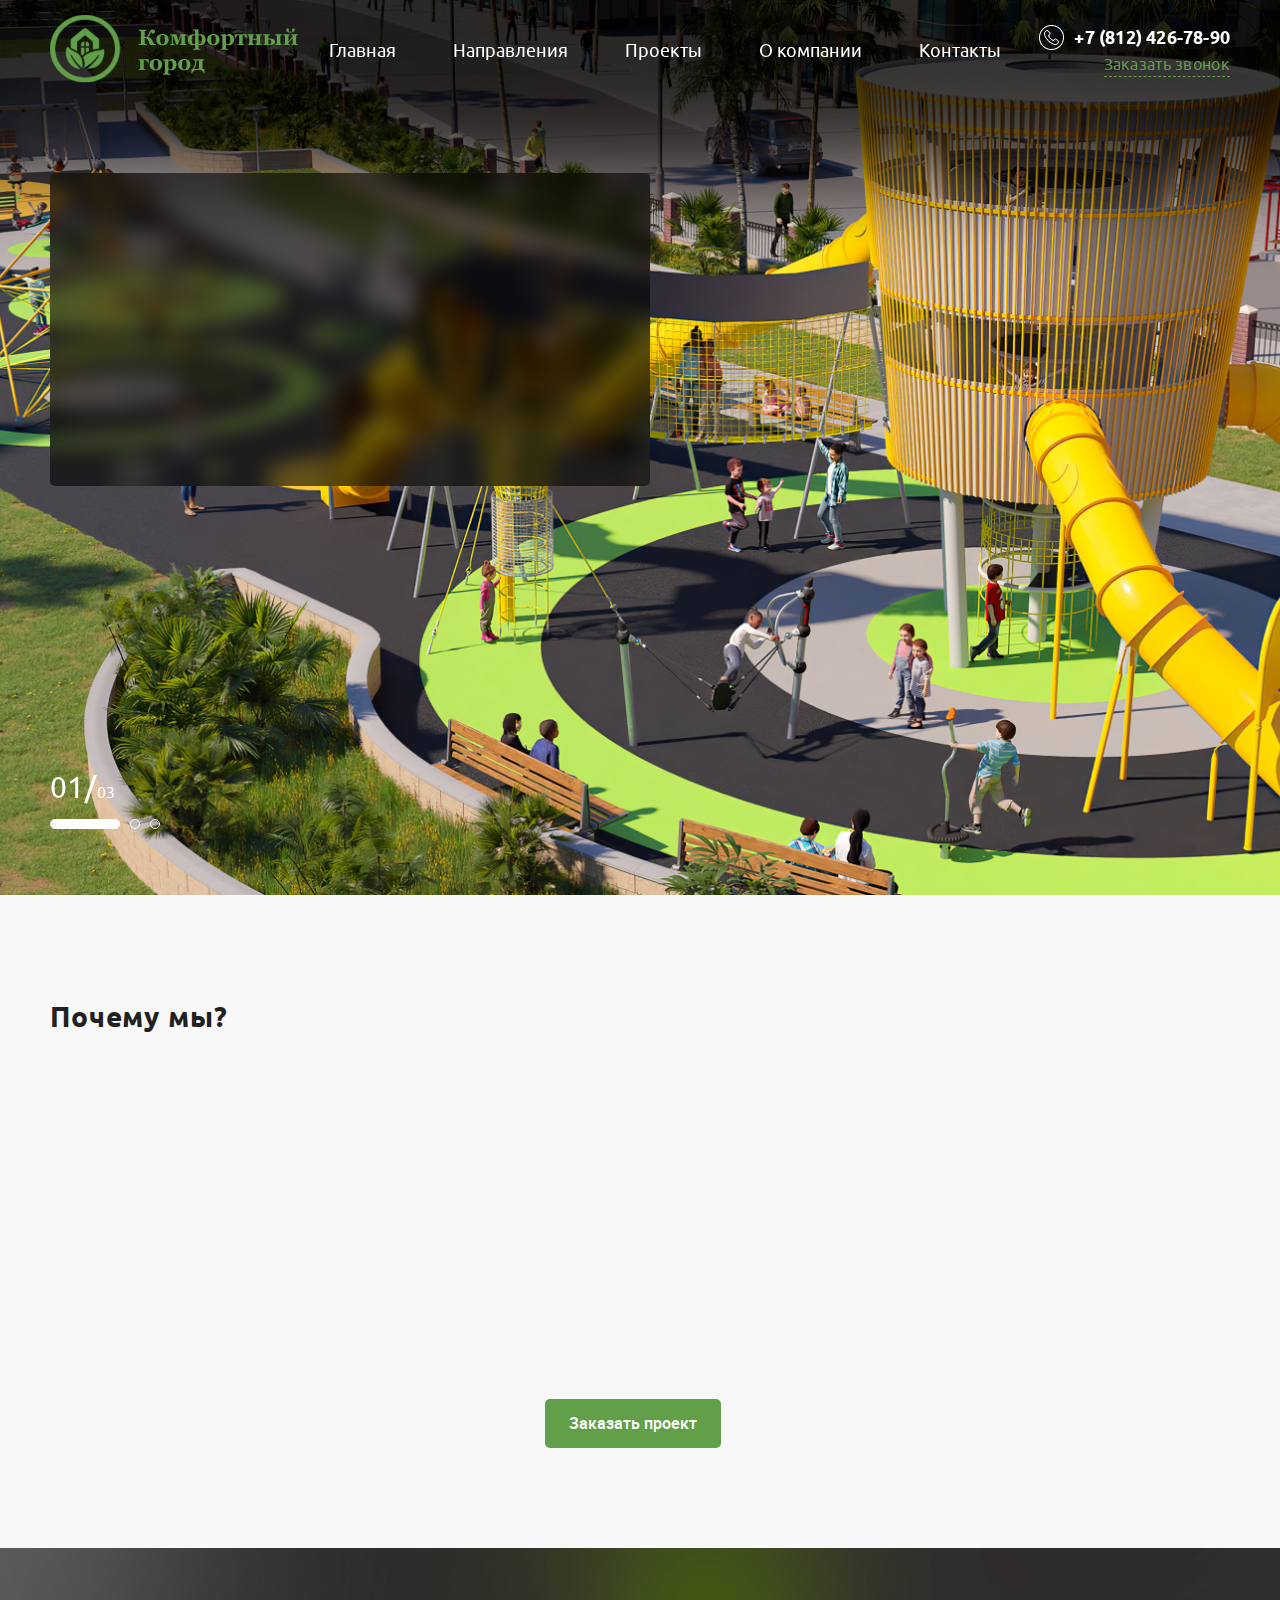
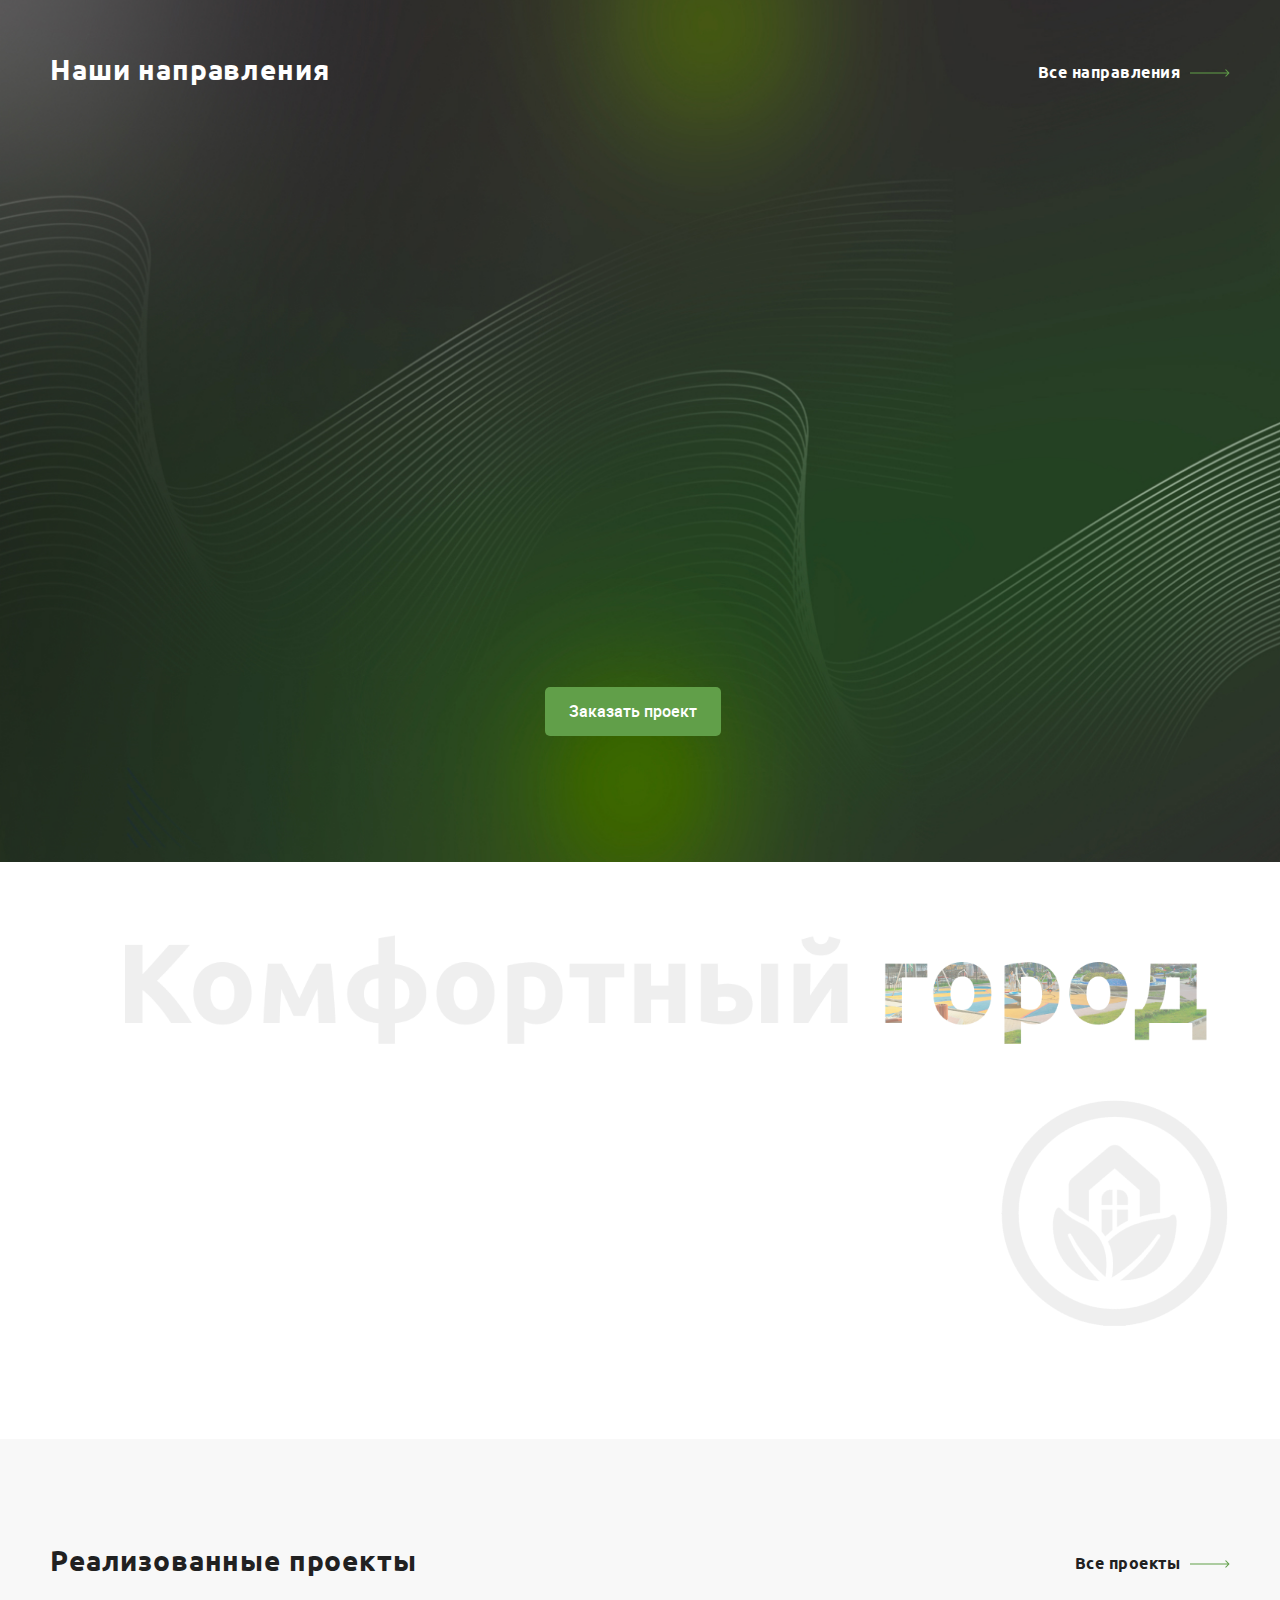
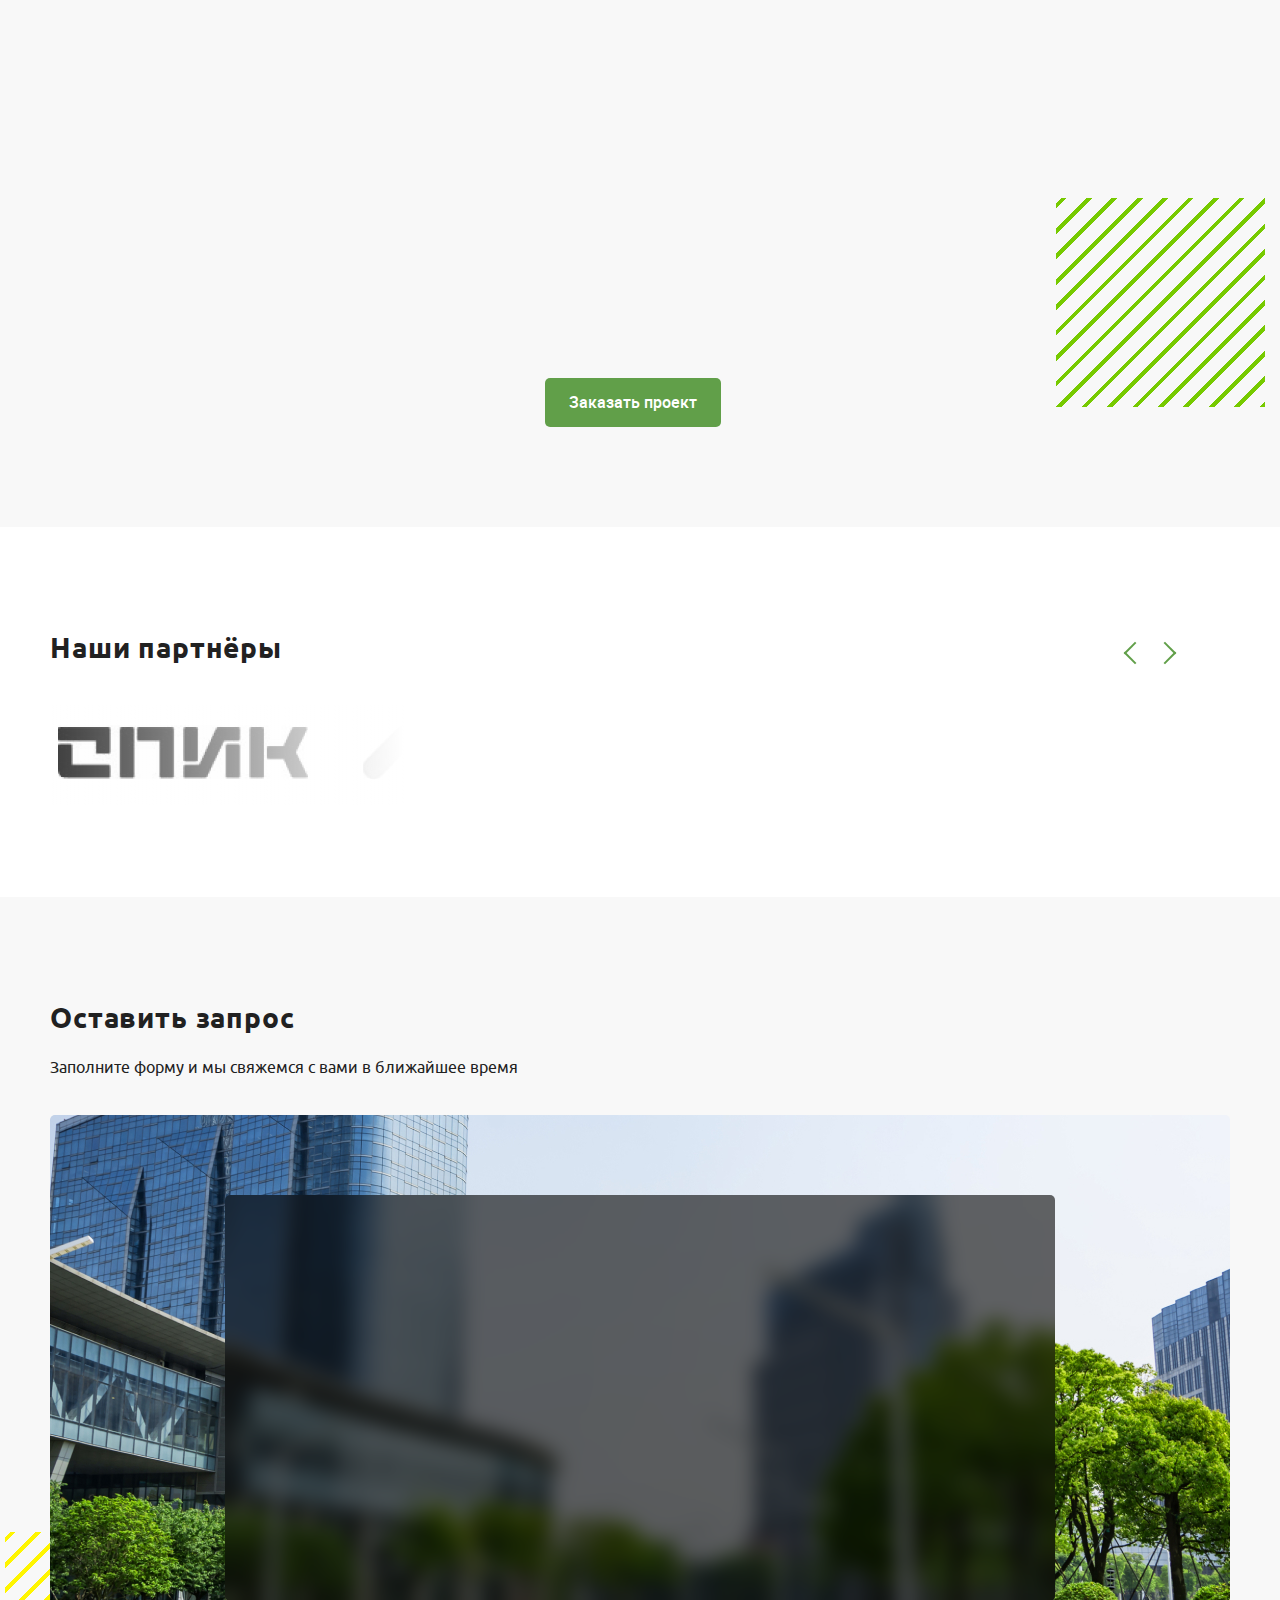
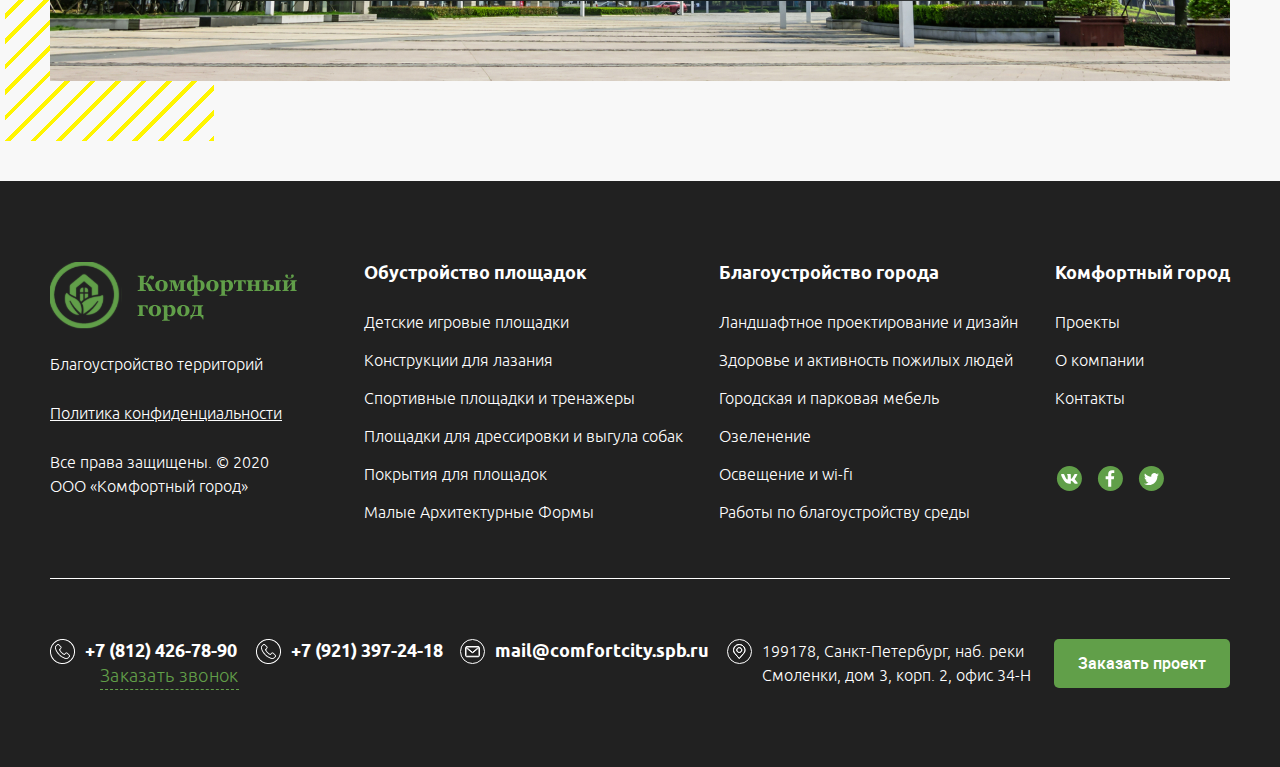
==== commit 5d779a15: "submenu" ====
--- a/index.html
+++ b/index.html
@@ -43,6 +43,20 @@
 					</li>
 					<li>
 						<a href="direction.html">Направления</a>
+						<ul>
+							<li><a href="direction_ditails.html">Ландшафтное проектирование и дизайн</a></li>
+							<li><a href="direction_ditails.html">Здоровье и активность пожилых людей</a></li>
+							<li><a href="direction_ditails.html">Городская парковая мебель</a></li>
+							<li><a href="direction_ditails.html">Озеленение</a></li>
+							<li><a href="direction_ditails.html">Освещение и wi-fi</a></li>
+							<li><a href="direction_ditails.html">Работы по благоустройству среды</a></li>
+							<li><a href="direction_ditails.html">Детские игровые площадки</a></li>
+							<li><a href="direction_ditails.html">Площадки для дрессировки и выгула собак</a></li>
+							<li><a href="direction_ditails.html">Малые Архитектурные Формы</a></li>
+							<li><a href="direction_ditails.html">Спортивные площадки и тренажеры</a></li>
+							<li><a href="direction_ditails.html">Покрытия для площадок</a></li>
+							<li><a href="direction_ditails.html">Конструкции для лазания</a></li>
+						</ul>
 					</li>
 					<li>
 						<a href="projects.html">Проекты</a>
@@ -280,6 +294,12 @@
 			<h2>Наши партнёры</h2>
 			<div class="partners_slider">
 				<div class="item">
+					<img src="images/partner_logo3.png" alt="">
+				</div>
+				<div class="item">
+					<img src="images/partner_logo4.png" alt="">
+				</div>
+				<div class="item">
 					<img src="images/partner_logo1.png" alt="">
 				</div>
 				<div class="item">
@@ -296,12 +316,6 @@
 				</div>
 				<div class="item">
 					<img src="images/partner_logo2.png" alt="">
-				</div>
-				<div class="item">
-					<img src="images/partner_logo3.png" alt="">
-				</div>
-				<div class="item">
-					<img src="images/partner_logo4.png" alt="">
 				</div>
 			</div>
 		</div>
--- a/css/font.css
+++ b/css/font.css
@@ -1,54 +1,54 @@
 @font-face {
     font-family: 'Ubuntu';
-    src: url('../fonts/ubuntulight.eot');
-    src: url('../fonts/ubuntulight.eot?#iefix') format('embedded-opentype'),
-         url('../fonts/ubuntulight.woff2') format('woff2'),
-         url('../fonts/ubuntulight.woff') format('woff'),
-         url('../fonts/ubuntulight.ttf') format('truetype');
+    src: url('../fonts/ubuntu-light.eot');
+    src: url('../fonts/ubuntu-light.eot?#iefix') format('embedded-opentype'),
+         url('../fonts/ubuntu-light.woff2') format('woff2'),
+         url('../fonts/ubuntu-light.woff') format('woff'),
+         url('../fonts/ubuntu-light.ttf') format('truetype');
     font-weight: 300;
     font-style: normal;
 }
 
 @font-face {
     font-family: 'Ubuntu';
-    src: url('../fonts/ubunturegular.eot');
-    src: url('../fonts/ubunturegular.eot?#iefix') format('embedded-opentype'),
-         url('../fonts/ubunturegular.woff2') format('woff2'),
-         url('../fonts/ubunturegular.woff') format('woff'),
-         url('../fonts/ubunturegular.ttf') format('truetype');
+    src: url('../fonts/ubuntu-regular.eot');
+    src: url('../fonts/ubuntu-regular.eot?#iefix') format('embedded-opentype'),
+         url('../fonts/ubuntu-regular.woff2') format('woff2'),
+         url('../fonts/ubuntu-regular.woff') format('woff'),
+         url('../fonts/ubuntu-regular.ttf') format('truetype');
     font-weight: 400;
     font-style: normal;
 }
 
 @font-face {
     font-family: 'Ubuntu';
-    src: url('../fonts/ubuntumedium.eot');
-    src: url('../fonts/ubuntumedium.eot?#iefix') format('embedded-opentype'),
-         url('../fonts/ubuntumedium.woff2') format('woff2'),
-         url('../fonts/ubuntumedium.woff') format('woff'),
-         url('../fonts/ubuntumedium.ttf') format('truetype');
+    src: url('../fonts/ubuntu-medium.eot');
+    src: url('../fonts/ubuntu-medium.eot?#iefix') format('embedded-opentype'),
+         url('../fonts/ubuntu-medium.woff2') format('woff2'),
+         url('../fonts/ubuntu-medium.woff') format('woff'),
+         url('../fonts/ubuntu-medium.ttf') format('truetype');
     font-weight: 500;
     font-style: normal;
 }
 
 @font-face {
     font-family: 'Ubuntu';
-    src: url('../fonts/ubuntubold.eot');
-    src: url('../fonts/ubuntubold.eot?#iefix') format('embedded-opentype'),
-         url('../fonts/ubuntubold.woff2') format('woff2'),
-         url('../fonts/ubuntubold.woff') format('woff'),
-         url('../fonts/ubuntubold.ttf') format('truetype');
+    src: url('../fonts/ubuntu-bold.eot');
+    src: url('../fonts/ubuntu-bold.eot?#iefix') format('embedded-opentype'),
+         url('../fonts/ubuntu-bold.woff2') format('woff2'),
+         url('../fonts/ubuntu-bold.woff') format('woff'),
+         url('../fonts/ubuntu-bold.ttf') format('truetype');
     font-weight: 700;
     font-style: normal;
 }
 
 @font-face {
     font-family: 'Roboto';
-    src: url('roboto-medium.eot');
-    src: url('roboto-medium.eot?#iefix') format('embedded-opentype'),
-         url('roboto-medium.woff2') format('woff2'),
-         url('roboto-medium.woff') format('woff'),
-         url('roboto-medium.ttf') format('truetype');
+    src: url('../fonts/roboto-medium.eot');
+    src: url('../fonts/roboto-medium.eot?#iefix') format('embedded-opentype'),
+         url('../fonts/roboto-medium.woff2') format('woff2'),
+         url('../fonts/roboto-medium.woff') format('woff'),
+         url('../fonts/roboto-medium.ttf') format('truetype');
     font-weight: 500;
     font-style: normal;
 }--- a/css/ModalWindow.css
+++ b/css/ModalWindow.css
@@ -50,7 +50,7 @@
 }
 
 .gUniFormModalWindowExit{
-	background: url(http://77.246.158.124/local/components/dweb/uni.form/templates/modal-window/images/exit.png) 0 0 no-repeat transparent;
+	/* background: url(http://77.246.158.124/local/components/dweb/uni.form/templates/modal-window/images/exit.png) 0 0 no-repeat transparent; */
 	-webkit-transition: none;
 	-o-transition: none;
 	transition: none;
--- a/template_styles.css
+++ b/template_styles.css
@@ -446,7 +446,7 @@
 }
 .text ul li {
   position: relative;
-  padding: 0px 0 0px 33px;
+  padding: 0px 0 0px 13px;
   margin-bottom: 10px;
   margin-left: 4px;
   overflow: hidden;
@@ -462,7 +462,7 @@
   width: 20px;
   height: 20px;
   top: 0px;
-  left: 20px;
+  left: 0px;
   background: repeating-linear-gradient(-45deg, #FFF500, #FFF500 1px, transparent 1px, transparent 3px);
 }
 .text ol {
@@ -592,8 +592,30 @@
   transform: rotate(135deg);
 }
 
+@media screen and (max-width: 1030px) {
+  .pagination {
+    margin-bottom: 50px;
+  }
+}
+@media screen and (max-width: 600px) {
+  .pagination {
+    margin-bottom: 30px;
+  }
+  .pagination ul li {
+    margin: 0 5px;
+  }
+  .pagination ul li .prev {
+    margin-right: 0px;
+  }
+  .pagination ul li .next {
+    margin-left: 0px;
+  }
+}
 main .page_width {
   padding-bottom: 90px;
+}
+main .page_width p + h2, main .page_width p + h3, main .page_width p + h4 {
+  padding-top: 25px;
 }
 
 @media screen and (max-width: 1030px) {
@@ -611,9 +633,19 @@
 }
 
 /* start header styles */
+#header.scroll {
+  box-shadow: 0 10px 10px rgba(0, 0, 0, 0.21);
+  background-color: #fff;
+}
+#header.scroll .page_width {
+  z-index: 1;
+  padding-top: 10px;
+  padding-bottom: 10px;
+}
+
 #header {
   width: 100%;
-  position: relative;
+  position: fixed;
   margin-bottom: 30px;
   top: 0;
   left: 0;
@@ -626,6 +658,11 @@
 #header .page_width {
   z-index: 1;
   padding-top: 30px;
+  padding-bottom: 30px;
+  -webkit-transition: all 0.3s ease 0s;
+  -moz-transition: all 0.3s ease 0s;
+  -o-transition: all 0.3s ease 0s;
+  transition: all 0.3s ease 0s;
 }
 
 #logo {
@@ -703,9 +740,53 @@
   display: flex;
   justify-content: space-around;
 }
+.main_menu ul li {
+  position: relative;
+}
+.main_menu ul ul {
+  display: none;
+}
+.main_menu .submenu::before {
+  position: absolute;
+  top: 99%;
+  left: 0;
+  width: 100%;
+  height: 100%;
+  content: "";
+}
+.main_menu .submenu ul {
+  display: block;
+  position: absolute;
+  top: 25px;
+  left: -30px;
+  background: rgba(0, 0, 0, 0.6);
+  backdrop-filter: blur(10px);
+  border-radius: 5px;
+  padding: 25px 30px;
+  font-size: 16px;
+  line-height: 24px;
+  opacity: 0;
+  pointer-events: none;
+  -webkit-transition: all 0.3s ease 0s;
+  -moz-transition: all 0.3s ease 0s;
+  -o-transition: all 0.3s ease 0s;
+  transition: all 0.3s ease 0s;
+}
+.main_menu .submenu ul li {
+  padding: 5px 0;
+  white-space: nowrap;
+}
+.main_menu .submenu ul a {
+  color: #fff;
+}
+.main_menu .submenu:hover ul {
+  opacity: 1;
+  top: 40px;
+  pointer-events: initial;
+}
 
 #header.no_bg {
-  position: absolute;
+  background: none;
 }
 #header.no_bg #header_cont .tel {
   color: #fff;
@@ -721,6 +802,36 @@
 }
 #header.no_bg .menu_button::before {
   border-color: #fff;
+}
+
+#header.no_bg.scroll {
+  background: #fff;
+}
+#header.no_bg.scroll #header_cont .tel {
+  color: #212121;
+}
+#header.no_bg.scroll #header_cont .tel::before {
+  filter: none;
+}
+#header.no_bg.scroll .main_menu a {
+  color: #212121;
+}
+#header.no_bg.scroll .main_menu .submenu ul a {
+  color: #fff;
+}
+#header.no_bg.scroll .menu_button {
+  border-color: #619F49;
+}
+#header.no_bg.scroll .menu_button::before {
+  border-color: #619F49;
+}
+
+#header + * {
+  padding-top: 130px;
+}
+
+#header.no_bg + * {
+  padding-top: 0px;
 }
 
 .menu_button {
@@ -775,7 +886,7 @@
     height: 100vh;
     right: -100%;
     top: 0;
-    padding: 115px 30px 40px;
+    padding: 115px 30px 0px;
     margin: 0;
     background: rgba(0, 0, 0, 0.6);
     backdrop-filter: blur(10px);
@@ -790,9 +901,55 @@
   }
   .main_menu ul {
     display: block;
+    overflow-y: auto;
+    max-height: 100%;
   }
   .main_menu ul li {
     margin-bottom: 20px;
+  }
+  .main_menu .submenu::before {
+    display: none;
+  }
+  .main_menu .submenu a::after {
+    content: "";
+    display: inline-block;
+    position: relative;
+    margin-left: 5px;
+    border-top: 8px solid #fff;
+    border-left: 5px solid transparent;
+    border-right: 5px solid transparent;
+    -webkit-transition: all 0.3s ease 0s;
+    -moz-transition: all 0.3s ease 0s;
+    -o-transition: all 0.3s ease 0s;
+    transition: all 0.3s ease 0s;
+  }
+  .main_menu .submenu ul {
+    position: relative;
+    top: 0;
+    left: 0;
+    background: none;
+    backdrop-filter: initial;
+    padding: 10px 0 0px 10px;
+    display: none;
+    transition: none;
+  }
+  .main_menu .submenu ul li {
+    white-space: initial;
+    padding: 0;
+    margin-bottom: 10px;
+  }
+  .main_menu .submenu ul li a::after {
+    display: none;
+  }
+  .main_menu .submenu:hover ul {
+    top: 0;
+  }
+  .main_menu .submenu.show a::after {
+    transform: rotate(-180deg);
+  }
+
+  #header.no_bg.scroll .main_menu a {
+    color: #fff;
   }
 }
 @media screen and (max-width: 800px) {
@@ -844,7 +1001,7 @@
 }
 .main_slider .page_width {
   height: calc(100vh - 130px);
-  min-height: 630px;
+  min-height: 680px;
   padding-top: 130px;
 }
 .main_slider .image {
@@ -1182,7 +1339,7 @@
   pointer-events: none;
 }
 .directions_container .item .direction_menu {
-  background: #191518;
+  background: #444248;
   position: absolute;
   box-sizing: border-box;
   overflow: hidden;
@@ -1253,7 +1410,7 @@
   left: 2px;
 }
 .directions_container .item:hover {
-  z-index: 5;
+  z-index: 2;
 }
 .directions_container .item:hover .image::before {
   opacity: 0;
@@ -1355,6 +1512,10 @@
   }
   .directions_container .item:hover:first-child .direction_menu, .directions_container .item:hover:last-child .direction_menu {
     left: 0%;
+  }
+
+  .gallery_slider .slick-arrow {
+    top: -42px;
   }
 }
 @media screen and (max-width: 600px) {
@@ -1411,7 +1572,7 @@
   bottom: 0;
   right: 0;
   opacity: 0;
-  background-image: radial-gradient(64.37% 64.37% at 50% 35.63%, rgba(0, 0, 0, 0.21) 0%, rgba(0, 0, 0, 0.21) 0.01%, rgba(0, 0, 0, 0.7) 100%), url(zakladanie-ogrodow-Gliwice-Slask-4.jpg);
+  background-image: radial-gradient(64.37% 64.37% at 50% 35.63%, rgba(0, 0, 0, 0.21) 0%, rgba(0, 0, 0, 0.21) 0.01%, rgba(0, 0, 0, 0.7) 100%);
   -webkit-transition: all 0.3s ease 0s;
   -moz-transition: all 0.3s ease 0s;
   -o-transition: all 0.3s ease 0s;
@@ -1529,6 +1690,18 @@
   margin-bottom: -30px;
 }
 
+@media screen and (max-width: 1200px) {
+  .icon_bg::after {
+    width: 300px;
+    height: 300px;
+    top: 70px;
+  }
+}
+@media screen and (max-width: 800px) {
+  .icon_bg::after {
+    display: none;
+  }
+}
 .middle {
   text-align: center;
   margin-top: 60px;
@@ -1580,6 +1753,20 @@
   padding-top: 20px;
 }
 
+.directions_block .page_width, .gallery_block .page_width {
+  padding-top: 104px;
+}
+
+@media screen and (max-width: 1030px) {
+  .directions_block .page_width, .gallery_block .page_width {
+    padding-top: 50px;
+  }
+}
+@media screen and (max-width: 600px) {
+  .directions_block .page_width, .gallery_block .page_width {
+    padding-top: 30px;
+  }
+}
 .gallery_slider {
   padding-top: 5px;
 }
@@ -1613,6 +1800,21 @@
   display: block;
   width: 100%;
   height: 100%;
+  position: relative;
+}
+.gallery_slider .item a::before {
+  content: "";
+  position: absolute;
+  width: 100%;
+  height: 100%;
+  top: 0;
+  left: 0;
+  opacity: 1;
+  background: radial-gradient(64.37% 64.37% at 50% 35.63%, rgba(0, 0, 0, 0.21) 0%, rgba(0, 0, 0, 0.21) 0.01%, rgba(0, 0, 0, 0.7) 100%);
+  -webkit-transition: all 0.3s ease 0s;
+  -moz-transition: all 0.3s ease 0s;
+  -o-transition: all 0.3s ease 0s;
+  transition: all 0.3s ease 0s;
 }
 .gallery_slider .item img {
   width: 100%;
@@ -1621,6 +1823,10 @@
 }
 .gallery_slider .item.video::before {
   background-size: 180px 180px;
+  z-index: 1;
+}
+.gallery_slider .item:hover a::before {
+  opacity: 0;
 }
 
 /* end directions styles */
@@ -1796,6 +2002,15 @@
   padding-bottom: 66px;
 }
 
+@media screen and (max-width: 1600px) {
+  #about_section .page_width {
+    padding-top: 100px;
+    padding-bottom: 20px;
+  }
+  #about_section .page_width::before {
+    top: 65px;
+  }
+}
 @media screen and (max-width: 1500px) {
   #about_section .page_width {
     padding-top: 100px;
@@ -1881,6 +2096,11 @@
   .grey_bg .page_width {
     padding-top: 50px;
     padding-bottom: 40px;
+  }
+
+  .text_and_image {
+    padding-bottom: 50px;
+    margin-bottom: 0px;
   }
 }
 @media screen and (max-width: 800px) {
@@ -1910,7 +2130,7 @@
   .text_and_image .image {
     width: 90%;
     max-width: 500px;
-    margin-bottom: 30px;
+    margin: 0 auto 30px;
   }
   .text_and_image .image::before {
     bottom: -20px;
@@ -1938,6 +2158,10 @@
   }
   #about_page_main .text {
     padding: 20px 20px 30px;
+  }
+
+  .text_and_image {
+    padding-bottom: 30px;
   }
 }
 /* end about styles */
@@ -2003,6 +2227,7 @@
   height: 100%;
   top: 0;
   left: 0;
+  opacity: 0;
   background: radial-gradient(64.37% 64.37% at 50% 35.63%, rgba(0, 0, 0, 0.21) 0%, rgba(0, 0, 0, 0.21) 0.01%, rgba(0, 0, 0, 0.7) 100%);
   -webkit-transition: all 0.3s ease 0s;
   -moz-transition: all 0.3s ease 0s;
@@ -2016,7 +2241,7 @@
 }
 .projects_container .item .text {
   position: absolute;
-  top: 40px;
+  top: -200px;
   left: 12%;
   width: 80%;
   max-width: 270px;
@@ -2030,7 +2255,7 @@
 .projects_container .item .more {
   position: absolute;
   left: 12%;
-  bottom: 37px;
+  bottom: -50px;
   font-weight: 500;
   color: #fff;
   letter-spacing: 0.03em;
@@ -2051,13 +2276,13 @@
   background: url(images/arrow.svg) no-repeat right center;
 }
 .projects_container .item:hover a::before {
-  opacity: 0;
+  opacity: 1;
 }
 .projects_container .item:hover .text {
-  top: -100%;
+  top: 40px;
 }
 .projects_container .item:hover .more {
-  bottom: -50px;
+  bottom: 37px;
 }
 
 .project_page:after {
@@ -2178,8 +2403,7 @@
   content: "";
   width: 20px;
   height: 20px;
-  background-image: url(images/icon_li.svg);
-  background-repeat: no-repeat;
+  background: repeating-linear-gradient(-45deg, #FFF500, #FFF500 1px, transparent 1px, transparent 3px);
   position: absolute;
   left: 0;
   top: 6px;
@@ -2191,9 +2415,11 @@
 .description .row strong {
   max-width: 175px;
   min-width: 175px;
+  position: relative;
 }
 .description .row p {
   margin-bottom: 0;
+  position: relative;
 }
 .description .text {
   margin-bottom: 39px;
@@ -2201,6 +2427,7 @@
 .description .text strong {
   display: block;
   margin-bottom: 10px;
+  position: relative;
 }
 
 @media screen and (max-width: 1300px) {
@@ -2232,6 +2459,16 @@
   .projects_container .item .more {
     bottom: 22px;
   }
+
+  .project_images {
+    float: none;
+    width: auto;
+  }
+
+  .description {
+    margin-left: 0;
+    padding-left: 0;
+  }
 }
 @media screen and (max-width: 600px) {
   #projects {
@@ -2256,6 +2493,15 @@
   }
   .projects_container .item .more {
     left: 25px;
+  }
+
+  .project_images .main_slider .item {
+    height: 370px;
+  }
+}
+@media screen and (max-width: 450px) {
+  .project_images .main_slider .item {
+    height: 270px;
   }
 }
 /* end projects styles */
@@ -2270,6 +2516,7 @@
 }
 .partners_slider .slick-list {
   margin: 0 -20px;
+  padding: 0 !important;
 }
 .partners_slider .slick-arrow {
   top: -63px;
@@ -2303,11 +2550,13 @@
 .partners_slider .item img {
   display: inline-block;
   vertical-align: middle;
-  max-width: 100%;
-  max-height: 100%;
+  width: 100%;
+  height: 100%;
+  max-width: 250px;
+  max-height: 90px;
   object-fit: contain;
 }
-.partners_slider .item:hover {
+.partners_slider .item:hover, .partners_slider .item.slick-current {
   -webkit-filter: grayscale(0);
   filter: grayscale(0);
 }
@@ -2810,6 +3059,10 @@
 .cont a.btn_call::before {
   display: none;
 }
+.cont a.btn_call:hover {
+  text-decoration: none;
+  border-color: transparent;
+}
 .cont a.tel::before {
   background-image: url(images/icon_tel.png);
 }
@@ -2943,7 +3196,6 @@
 /* start our_work styles */
 #our_work {
   background: #143F00 url(images/bg_our_work.jpg) no-repeat center top;
-  margin-bottom: 104px;
 }
 #our_work .page_width {
   padding-top: 103px;
@@ -3045,7 +3297,6 @@
   #our_work {
     background-position: 15% top;
     background-size: auto 100%;
-    margin-bottom: 50px;
   }
   #our_work .page_width {
     padding-top: 50px;
@@ -3092,7 +3343,6 @@
   #our_work {
     background-position: 35% top;
     background-size: auto 100%;
-    margin-bottom: 30px;
   }
   #our_work .page_width {
     padding-top: 30px;
@@ -3370,6 +3620,29 @@
     padding-left: 30px;
   }
 }
+.bx-404-container {
+  max-width: 500px;
+  margin: 10% auto 5%;
+  text-align: center;
+}
+.bx-404-container .bx-404-block {
+  margin-bottom: 30px;
+}
+.bx-404-container .bx-404-block img {
+  max-width: 90%;
+}
+.bx-404-container .bx-404-text-block {
+  font-size: 18px;
+  line-height: 24px;
+  margin-bottom: 30px;
+}
+.bx-404-container .button {
+  height: 40px;
+  line-height: 40px;
+  vertical-align: middle;
+  margin-bottom: 5px;
+}
+
 .gUniFormModalWindow.form_block {
   background: rgba(55, 55, 53, 0.7);
   max-width: none;
@@ -3546,5 +3819,439 @@
     text-align: center;
   }
 }
+/* start animate styles */
+@-webkit-keyframes fadeInUp {
+  from {
+    opacity: 0;
+    -webkit-transform: translate3d(0, 100%, 0);
+    transform: translate3d(0, 100%, 0);
+  }
+  to {
+    opacity: 1;
+    -webkit-transform: none;
+    transform: none;
+  }
+}
+@keyframes fadeInUp {
+  from {
+    opacity: 0;
+    -webkit-transform: translate3d(0, 100%, 0);
+    transform: translate3d(0, 100%, 0);
+  }
+  to {
+    opacity: 1;
+    -webkit-transform: none;
+    transform: none;
+  }
+}
+@-webkit-keyframes fadeInDown {
+  from {
+    opacity: 0;
+    -webkit-transform: translate3d(0, -100%, 0);
+    transform: translate3d(0, -100%, 0);
+  }
+  to {
+    opacity: 1;
+    -webkit-transform: none;
+    transform: none;
+  }
+}
+@keyframes fadeInDown {
+  from {
+    opacity: 0;
+    -webkit-transform: translate3d(0, -100%, 0);
+    transform: translate3d(0, -100%, 0);
+  }
+  to {
+    opacity: 1;
+    -webkit-transform: none;
+    transform: none;
+  }
+}
+@-webkit-keyframes fadeInLeft {
+  from {
+    opacity: 0;
+    -webkit-transform: translate3d(100%, 0, 0);
+    transform: translate3d(100%, 0, 0);
+  }
+  to {
+    opacity: 1;
+    -webkit-transform: none;
+    transform: none;
+  }
+}
+@keyframes fadeInLeft {
+  from {
+    opacity: 0;
+    -webkit-transform: translate3d(100%, 0, 0);
+    transform: translate3d(100%, 0, 0);
+  }
+  to {
+    opacity: 1;
+    -webkit-transform: none;
+    transform: none;
+  }
+}
+@-webkit-keyframes fadeInRight {
+  from {
+    opacity: 0;
+    -webkit-transform: translate3d(-100%, 0, 0);
+    transform: translate3d(-100%, 0, 0);
+  }
+  to {
+    opacity: 1;
+    -webkit-transform: none;
+    transform: none;
+  }
+}
+@keyframes fadeInRight {
+  from {
+    opacity: 0;
+    -webkit-transform: translate3d(-100%, 0, 0);
+    transform: translate3d(-100%, 0, 0);
+  }
+  to {
+    opacity: 1;
+    -webkit-transform: none;
+    transform: none;
+  }
+}
+@-webkit-keyframes zoomIn {
+  from {
+    opacity: 0;
+    -webkit-transform: scale3d(0.3, 0.3, 0.3);
+    transform: scale3d(0.3, 0.3, 0.3);
+  }
+  50% {
+    opacity: 1;
+  }
+  to {
+    opacity: 1;
+  }
+}
+@keyframes zoomIn {
+  from {
+    opacity: 0;
+    -webkit-transform: scale3d(0.3, 0.3, 0.3);
+    transform: scale3d(0.3, 0.3, 0.3);
+  }
+  50% {
+    opacity: 1;
+  }
+  to {
+    opacity: 1;
+  }
+}
+@-webkit-keyframes fadeIn {
+  from {
+    opacity: 0;
+  }
+  to {
+    opacity: 1;
+  }
+}
+@keyframes fadeIn {
+  from {
+    opacity: 0;
+  }
+  to {
+    opacity: 1;
+  }
+}
+.main_section.animated * {
+  -webkit-animation-duration: 0.9s;
+  animation-duration: 0.9s;
+  -webkit-animation-fill-mode: forwards;
+  animation-fill-mode: forwards;
+}
+
+#main_screen.main_section .h1 {
+  opacity: 0;
+}
+
+#main_screen.main_section.animated .h1 {
+  -webkit-animation-delay: 0.3s;
+  animation-delay: 0.3s;
+  -webkit-animation-name: fadeIn;
+  animation-name: fadeIn;
+}
+
+#main_screen.main_section p {
+  opacity: 0;
+}
+
+#main_screen.main_section.animated p {
+  -webkit-animation-delay: 0.6s;
+  animation-delay: 0.6s;
+  -webkit-animation-name: fadeIn;
+  animation-name: fadeIn;
+}
+
+#main_screen.main_section .button {
+  opacity: 0;
+}
+
+#main_screen.main_section.animated .button {
+  -webkit-animation-delay: 0.9s;
+  animation-delay: 0.9s;
+  -webkit-animation-name: fadeIn;
+  animation-name: fadeIn;
+}
+
+#advantages .advantages_container .item {
+  opacity: 0;
+}
+
+#advantages.animated .advantages_container .item {
+  -webkit-animation-duration: 0.5s;
+  animation-duration: 0.5s;
+  -webkit-animation-name: fadeInUp;
+  animation-name: fadeInUp;
+}
+#advantages.animated .advantages_container .item:nth-child(1) {
+  -webkit-animation-delay: 0.1s;
+  animation-delay: 0.1s;
+}
+#advantages.animated .advantages_container .item:nth-child(2) {
+  -webkit-animation-delay: 0.3s;
+  animation-delay: 0.3s;
+}
+#advantages.animated .advantages_container .item:nth-child(3) {
+  -webkit-animation-delay: 0.5s;
+  animation-delay: 0.5s;
+}
+#advantages.animated .advantages_container .item:nth-child(4) {
+  -webkit-animation-delay: 0.7s;
+  animation-delay: 0.7s;
+}
+#advantages.animated .advantages_container .item:nth-child(5) {
+  -webkit-animation-delay: 0.9s;
+  animation-delay: 0.9s;
+}
+#advantages.animated .advantages_container .item:nth-child(6) {
+  -webkit-animation-delay: 1.1s;
+  animation-delay: 1.1s;
+}
+#advantages.animated .advantages_container .item:nth-child(7) {
+  -webkit-animation-delay: 1.3s;
+  animation-delay: 1.3s;
+}
+#advantages.animated .advantages_container .item:nth-child(8) {
+  -webkit-animation-delay: 1.5s;
+  animation-delay: 1.5s;
+}
+#advantages.animated .advantages_container .item:nth-child(9) {
+  -webkit-animation-delay: 1.7s;
+  animation-delay: 1.7s;
+}
+
+#directions .directions_container .item {
+  opacity: 0;
+}
+
+#directions.animated .directions_container .item {
+  -webkit-animation-duration: 0.5s;
+  animation-duration: 0.5s;
+  -webkit-animation-name: zoomIn;
+  animation-name: zoomIn;
+}
+#directions.animated .directions_container .item:nth-child(0) {
+  -webkit-animation-delay: 0.1s;
+  animation-delay: 0.1s;
+}
+#directions.animated .directions_container .item:nth-child(1) {
+  -webkit-animation-delay: 0.3s;
+  animation-delay: 0.3s;
+}
+#directions.animated .directions_container .item:nth-child(2) {
+  -webkit-animation-delay: 0.5s;
+  animation-delay: 0.5s;
+}
+#directions.animated .directions_container .item:nth-child(3) {
+  -webkit-animation-delay: 0.7s;
+  animation-delay: 0.7s;
+}
+#directions.animated .directions_container .item:nth-child(4) {
+  -webkit-animation-delay: 0.9s;
+  animation-delay: 0.9s;
+}
+#directions.animated .directions_container .item:nth-child(5) {
+  -webkit-animation-delay: 1.1s;
+  animation-delay: 1.1s;
+}
+#directions.animated .directions_container .item:nth-child(6) {
+  -webkit-animation-delay: 1.3s;
+  animation-delay: 1.3s;
+}
+#directions.animated .directions_container .item:nth-child(7) {
+  -webkit-animation-delay: 1.5s;
+  animation-delay: 1.5s;
+}
+#directions.animated .directions_container .item:nth-child(8) {
+  -webkit-animation-delay: 1.7s;
+  animation-delay: 1.7s;
+}
+
+#about_section.main_section .text {
+  opacity: 0;
+}
+
+#about_section.main_section.animated .text {
+  -webkit-animation-delay: 0.3s;
+  animation-delay: 0.3s;
+  -webkit-animation-name: fadeInRight;
+  animation-name: fadeInRight;
+}
+
+#about_section .important_numbers .item {
+  opacity: 0;
+}
+
+#about_section.animated .important_numbers .item {
+  -webkit-animation-duration: 0.5s;
+  animation-duration: 0.5s;
+  -webkit-animation-name: zoomIn;
+  animation-name: zoomIn;
+}
+#about_section.animated .important_numbers .item:nth-child(1) {
+  -webkit-animation-delay: 0.7s;
+  animation-delay: 0.7s;
+}
+#about_section.animated .important_numbers .item:nth-child(2) {
+  -webkit-animation-delay: 0.9s;
+  animation-delay: 0.9s;
+}
+#about_section.animated .important_numbers .item:nth-child(3) {
+  -webkit-animation-delay: 1.1s;
+  animation-delay: 1.1s;
+}
+#about_section.animated .important_numbers .item:nth-child(4) {
+  -webkit-animation-delay: 1.3s;
+  animation-delay: 1.3s;
+}
+#about_section.animated .important_numbers .item:nth-child(5) {
+  -webkit-animation-delay: 1.5s;
+  animation-delay: 1.5s;
+}
+#about_section.animated .important_numbers .item:nth-child(6) {
+  -webkit-animation-delay: 1.7s;
+  animation-delay: 1.7s;
+}
+
+#projects .projects_container .item {
+  opacity: 0;
+}
+
+#projects.animated .projects_container .item {
+  -webkit-animation-duration: 0.5s;
+  animation-duration: 0.5s;
+  -webkit-animation-name: fadeInUp;
+  animation-name: fadeInUp;
+}
+#projects.animated .projects_container .item:nth-child(1) {
+  -webkit-animation-delay: 0.3s;
+  animation-delay: 0.3s;
+}
+#projects.animated .projects_container .item:nth-child(2) {
+  -webkit-animation-delay: 0.5s;
+  animation-delay: 0.5s;
+}
+#projects.animated .projects_container .item:nth-child(3) {
+  -webkit-animation-delay: 0.7s;
+  animation-delay: 0.7s;
+}
+#projects.animated .projects_container .item:nth-child(4) {
+  -webkit-animation-delay: 0.9s;
+  animation-delay: 0.9s;
+}
+#projects.animated .projects_container .item:nth-child(5) {
+  -webkit-animation-delay: 1.1s;
+  animation-delay: 1.1s;
+}
+
+#partners .partners_slider::before {
+  position: absolute;
+  z-index: 2;
+  top: 0;
+  left: 0;
+  content: "";
+  width: 100%;
+  height: 100%;
+  background: linear-gradient(to right, transparent 0%, #FFF 30%, #FFF 99.99%);
+  -webkit-transition: all 0.6s ease 0s;
+  -moz-transition: all 0.6s ease 0s;
+  -o-transition: all 0.6s ease 0s;
+  transition: all 0.6s ease 0s;
+  transition-duration: 1.5s;
+}
+
+#partners.animated .partners_slider::before {
+  width: 0%;
+  left: 100%;
+}
+
+#main_form.main_section .input_text {
+  opacity: 0;
+}
+
+#main_form.main_section .input_text:nth-child(1) {
+  -webkit-animation-delay: 0.3s;
+  animation-delay: 0.3s;
+}
+
+#main_form.main_section .input_text:nth-child(2) {
+  -webkit-animation-delay: 0.5s;
+  animation-delay: 0.5s;
+}
+
+#main_form.main_section .input_text:nth-child(3) {
+  -webkit-animation-delay: 0.7s;
+  animation-delay: 0.7s;
+}
+
+#main_form.main_section .input_text:nth-child(4) {
+  -webkit-animation-delay: 0.9s;
+  animation-delay: 0.9s;
+}
+
+#main_form.main_section.animated .input_text {
+  -webkit-animation-name: zoomIn;
+  animation-name: zoomIn;
+}
+
+#main_form.main_section .textarea {
+  opacity: 0;
+  -webkit-animation-delay: 1.1s;
+  animation-delay: 1.1s;
+}
+
+#main_form.main_section.animated .textarea {
+  -webkit-animation-name: zoomIn;
+  animation-name: zoomIn;
+}
+
+#main_form.main_section .input_personal_info {
+  opacity: 0;
+  -webkit-animation-delay: 1.3s;
+  animation-delay: 1.3s;
+}
+
+#main_form.main_section.animated .input_personal_info {
+  -webkit-animation-name: zoomIn;
+  animation-name: zoomIn;
+}
+
+#main_form.main_section .button {
+  opacity: 0;
+  -webkit-animation-delay: 1.6s;
+  animation-delay: 1.6s;
+}
+
+#main_form.main_section.animated .button {
+  -webkit-animation-name: zoomIn;
+  animation-name: zoomIn;
+}
+
+/* end animate styles */
 
 /*# sourceMappingURL=template_styles.css.map */
